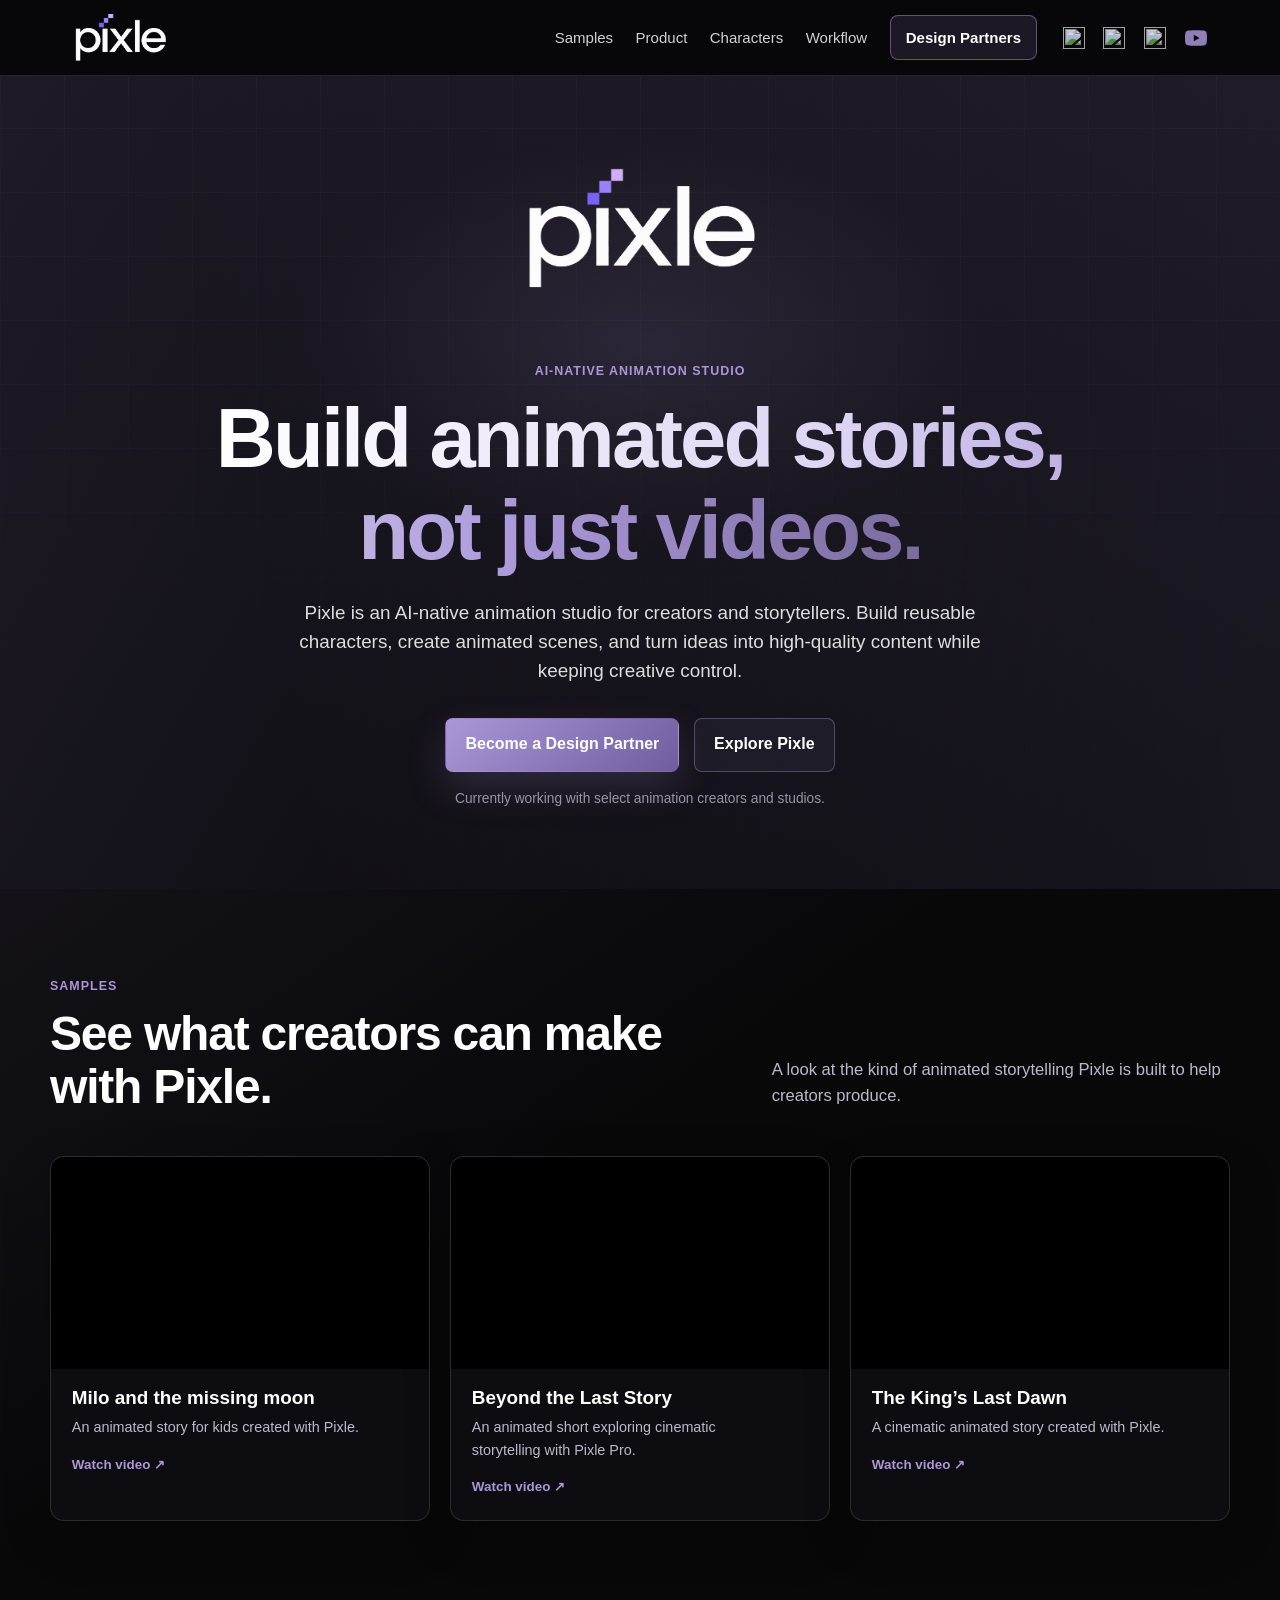
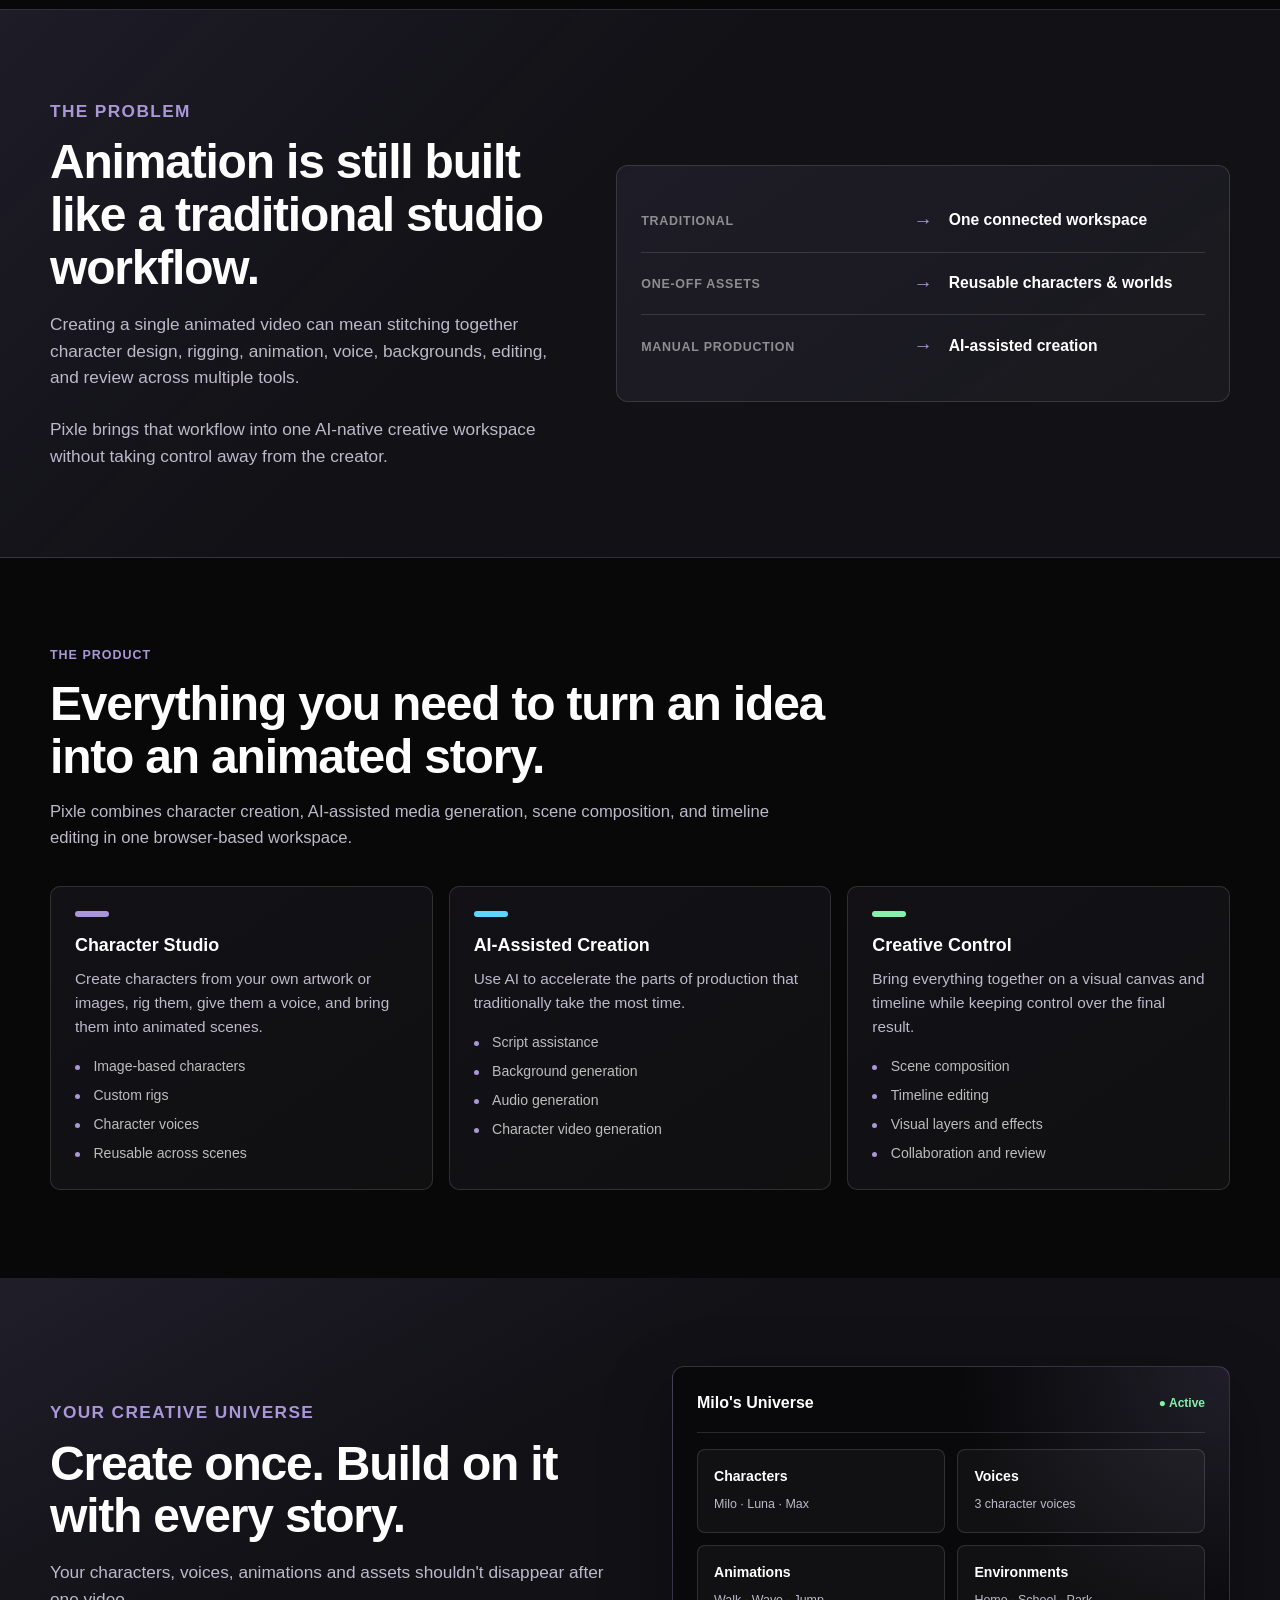
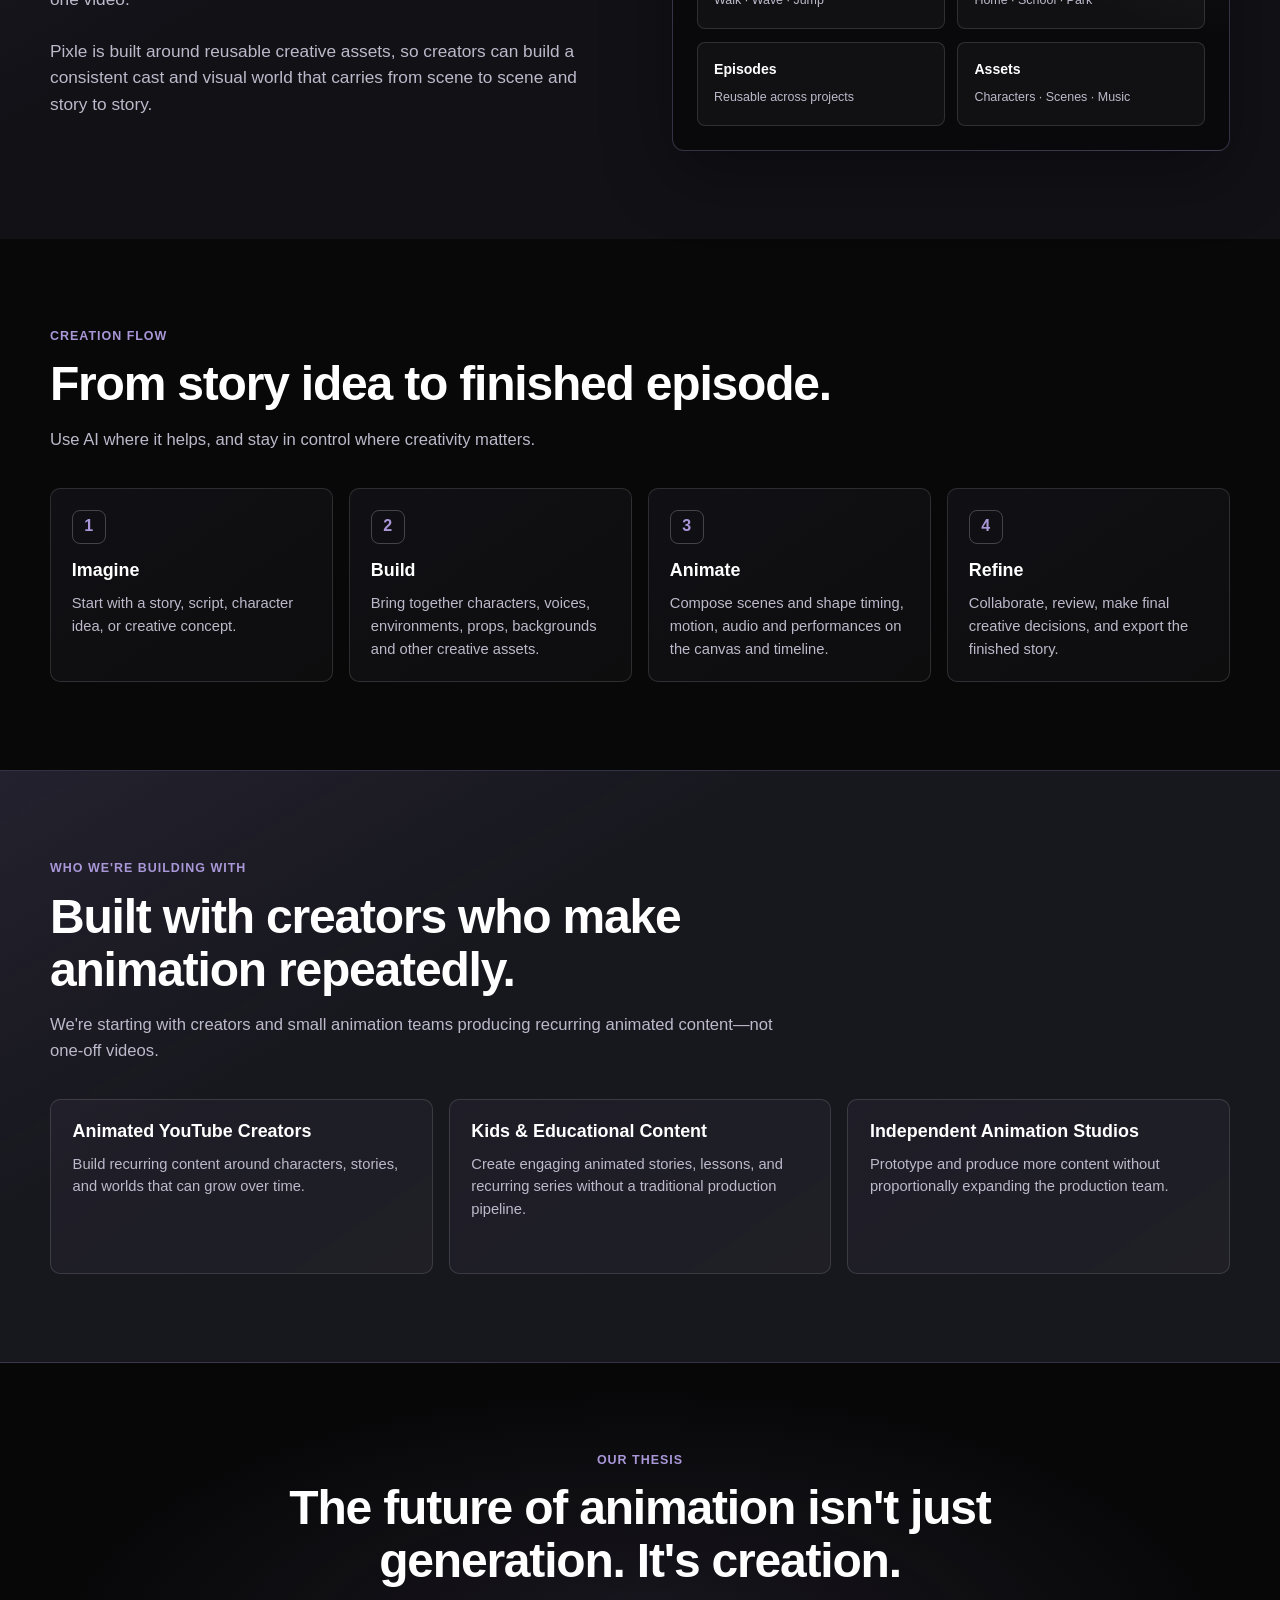
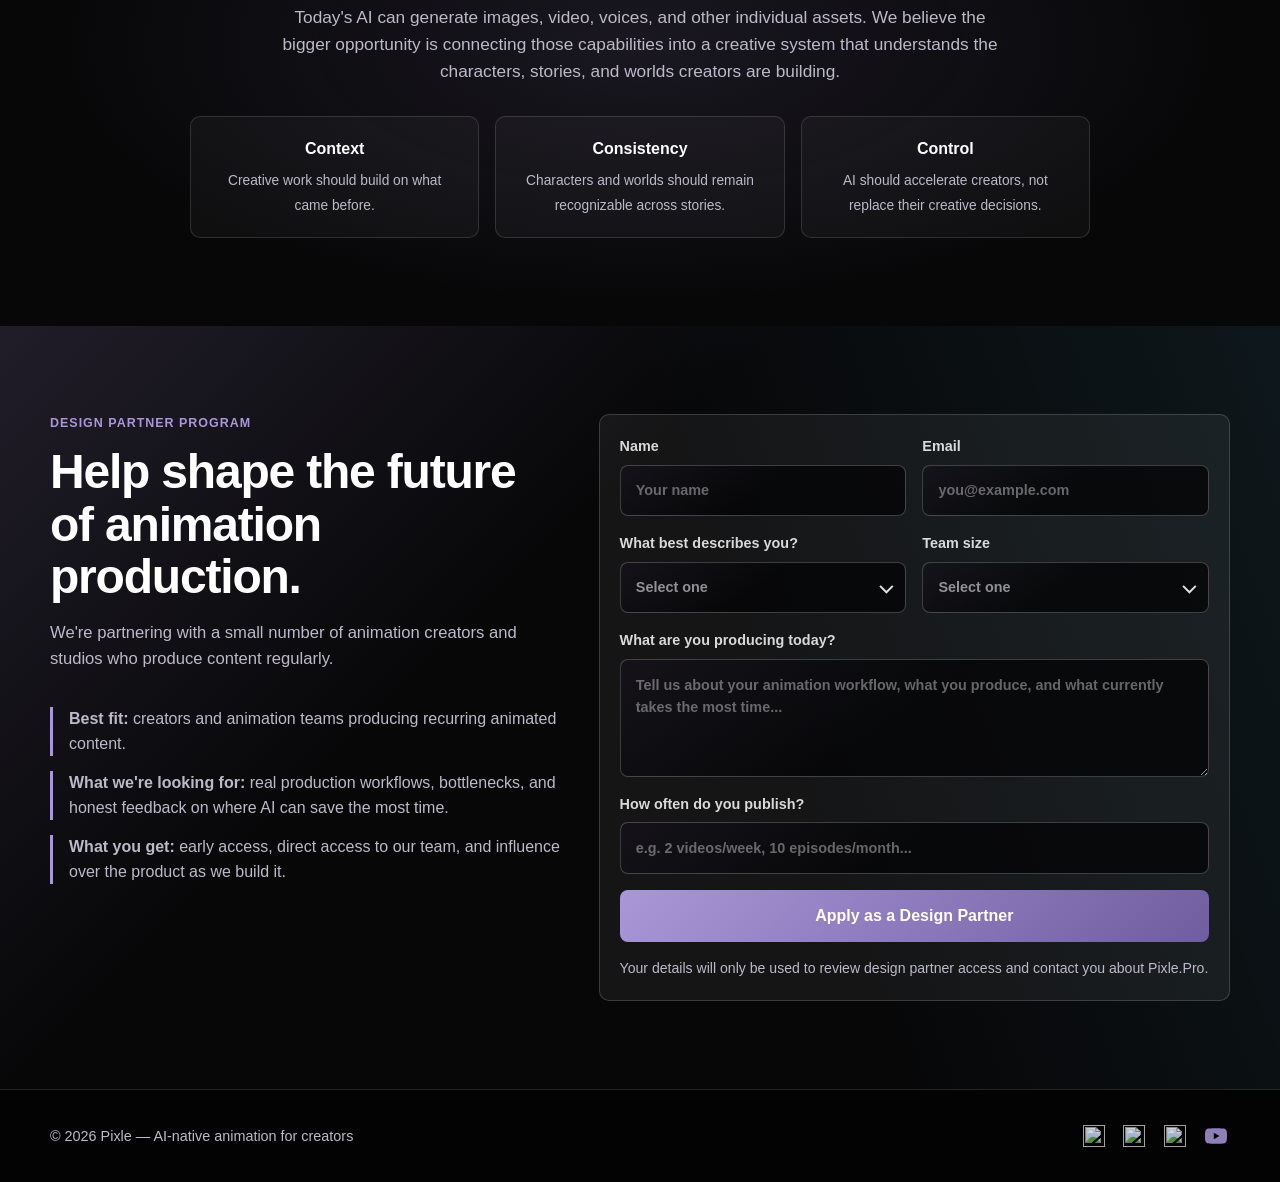
==== index.html @ ad9b2400 "update linkedin location" ====
<!DOCTYPE html>
<html lang="en">
<head>
    <meta charset="UTF-8">
    <meta name="viewport" content="width=device-width, initial-scale=1.0">

    <title>Pixle — Build Animated Stories, Not Just Videos</title>

    <meta
      name="description"
      content="Pixle is an AI-native animation studio for creators and storytellers. Create characters, animated scenes, and high-quality videos."
    >

    <meta
        name="keywords"
        content="Pixle.Pro, AI animation, animation studio, animated videos, character animation, character studio, AI storytelling, animation creators, kids animation, animaiton video models"
    >

    <meta property="og:title" content="Pixle — Build Animated Stories, Not Just Videos">
    <meta
        property="og:description"
        content="An AI-native animation studio for creators and storytellers. Build reusable characters, create animated scenes, and turn ideas into high-quality video."
    >
    <meta property="og:type" content="website">
    <meta property="og:url" content="https://www.pixle.pro/">
    <meta property="og:image" content="https://www.pixle.pro/logo-transparent.png">

    <meta name="twitter:card" content="summary_large_image">
    <meta name="twitter:title" content="Pixle — Build Animated Stories, Not Just Videos">
    <meta
        name="twitter:description"
        content="An AI-native animation studio for creators and storytellers."
    >

    <link rel="canonical" href="https://www.pixle.pro/">
    <link rel="icon" href="./favicon_io/icon.svg" type="image/svg+xml">
    <link rel="preload" as="image" href="./pixle-logo.webp">

    <style>
        :root {
            --bg: #050506;
            --surface: #111116;
            --surface-2: #17171e;
            --line: rgba(255, 255, 255, 0.13);

            --text: #ffffff;
            --muted: #bdb9ca;

            --brand: #7b6c9e;
            --brand-light: #a997d8;
            --purple: #8e7fb8;
            --violet: #6f5da0;

            --cyan: #5bd6ff;
            --green: #86efac;
        }

        * {
            box-sizing: border-box;
            margin: 0;
            padding: 0;
        }

        html {
            scroll-behavior: smooth;
        }

        body {
            min-width: 320px;
            background:
                linear-gradient(120deg, rgba(123, 108, 158, 0.22), transparent 35%),
                linear-gradient(260deg, rgba(142, 127, 184, 0.16), transparent 48%),
                linear-gradient(25deg, rgba(91, 214, 255, 0.08), transparent 58%),
                var(--bg);
            color: var(--text);
            font-family: Inter, -apple-system, BlinkMacSystemFont, "Segoe UI",
                Roboto, sans-serif;
            line-height: 1.55;
        }

        a {
            color: inherit;
        }

        nav {
            position: fixed;
            top: 0;
            z-index: 100;
            width: 100%;
            border-bottom: 1px solid rgba(142, 127, 184, 0.24);
            background: rgba(5, 5, 6, 0.88);
            backdrop-filter: blur(16px);
        }

        .nav-content {
            display: flex;
            align-items: center;
            justify-content: space-between;
            max-width: 1180px;
            margin: 0 auto;
            padding: 0.85rem 1.25rem;
        }

        .brand-logo {
            display: block;
            width: 100px;
            height: 48px;
            object-fit: cover;
            object-position: center 56%;
            mix-blend-mode: screen;
        }

        .nav-links {
            display: flex;
            align-items: center;
            gap: 1.4rem;
            color: rgba(255, 255, 255, 0.82);
            font-size: 0.94rem;
        }

        .nav-links a {
            text-decoration: none;
            transition: color 0.2s ease, transform 0.2s ease;
        }

        .nav-links a:hover,
        .nav-links a:focus-visible {
            color: var(--brand-light);
        }

        .nav-cta {
            display: inline-flex;
            align-items: center;
            justify-content: center;
            min-height: 40px;
            padding: 0.62rem 0.95rem;
            border: 1px solid rgba(169, 151, 216, 0.48);
            border-radius: 8px;
            background: rgba(123, 108, 158, 0.18);
            color: var(--text);
            font-weight: 800;
        }

        .social-links {
            display: flex;
            align-items: center;
            gap: 0.8rem;
        }

        .social-links a {
            display: inline-flex;
            align-items: center;
            justify-content: center;
            width: 28px;
            height: 28px;
            opacity: 0.84;
            transition: opacity 0.2s ease, transform 0.2s ease;
        }

        .social-links a:hover,
        .social-links a:focus-visible {
            opacity: 1;
            transform: translateY(-1px);
        }

        .social-icon {
            width: 22px;
            height: 22px;
            object-fit: contain;
        }

        .youtube-icon {
            color: var(--brand-light);
        }

        main {
            overflow: hidden;
        }

        section {
            padding: 5.5rem 1.25rem;
            scroll-margin-top: 82px;
        }

        .section-content {
            max-width: 1180px;
            margin: 0 auto;
        }

        .eyebrow {
            margin-bottom: 0.75rem;
            color: var(--brand-light);
            font-size: 0.78rem;
            font-weight: 900;
            letter-spacing: 0.08em;
            text-transform: uppercase;
        }

        h1,
        h2,
        h3 {
            line-height: 1.1;
        }

        h1 {
            max-width: 900px;
            margin: 0 auto 1.35rem;
            font-size: clamp(2.8rem, 7vw, 5.2rem);
            letter-spacing: -0.035em;
        }

        h2 {
            max-width: 800px;
            margin-bottom: 1rem;
            font-size: clamp(2rem, 4vw, 3rem);
            letter-spacing: -0.025em;
        }

        h3 {
            margin-bottom: 0.7rem;
            font-size: 1.12rem;
        }

        p {
            color: var(--muted);
        }

        .brand-gradient {
            color: transparent;
            background:
                linear-gradient(
                    90deg,
                    #ffffff 0%,
                    #ddd5f3 44%,
                    var(--brand-light) 72%,
                    var(--brand) 100%
                );
            -webkit-background-clip: text;
            background-clip: text;
        }

        /* HERO */

        .hero {
            position: relative;
            display: flex;
            align-items: center;
            min-height: 88vh;
            padding-top: 6rem;
            padding-bottom: 5rem;
            text-align: center;
            isolation: isolate;
        }

        .hero::before {
            position: absolute;
            inset: 0;
            z-index: -2;
            background:
                linear-gradient(
                    rgba(169, 151, 216, 0.06) 1px,
                    transparent 1px
                ),
                linear-gradient(
                    90deg,
                    rgba(169, 151, 216, 0.055) 1px,
                    transparent 1px
                );
            background-size: 64px 64px;
            content: "";
            -webkit-mask-image:
                linear-gradient(to bottom, rgba(0, 0, 0, 0.95), transparent 88%);
            mask-image:
                linear-gradient(to bottom, rgba(0, 0, 0, 0.95), transparent 88%);
        }

        .hero::after {
            position: absolute;
            top: 15%;
            left: 50%;
            z-index: -1;
            width: 720px;
            height: 420px;
            transform: translateX(-50%);
            background:
                radial-gradient(
                    ellipse,
                    rgba(123, 108, 158, 0.18),
                    transparent 68%
                );
            content: "";
            pointer-events: none;
        }

        .hero-content {
            width: 100%;
            max-width: 960px;
            margin: 0 auto;
        }

        .hero-logo {
          display: block;
          width: min(250px, 58vw);
          height: auto;
          margin: 0 auto 1rem;
          object-fit: contain;
        }

        .hero-copy {
            max-width: 720px;
            margin: 0 auto 2rem;
            color: rgba(255, 255, 255, 0.86);
            font-size: 1.18rem;
        }

        .hero-subcopy {
            max-width: 620px;
            margin: 0 auto 2rem;
            color: var(--muted);
            font-size: 0.95rem;
        }

        .hero-actions {
            display: flex;
            flex-wrap: wrap;
            align-items: center;
            justify-content: center;
            gap: 0.9rem;
            margin-bottom: 1rem;
        }

        .button {
            display: inline-flex;
            align-items: center;
            justify-content: center;
            min-height: 50px;
            padding: 0.85rem 1.2rem;
            border: 1px solid transparent;
            border-radius: 8px;
            font-weight: 900;
            text-decoration: none;
            transition:
                transform 0.2s ease,
                background 0.2s ease,
                border-color 0.2s ease;
        }

        .button:hover,
        .button:focus-visible {
            transform: translateY(-2px);
        }

        .button.primary {
            background:
                linear-gradient(
                    135deg,
                    var(--brand-light),
                    var(--violet)
                );
            color: var(--text);
            box-shadow:
                0 16px 36px rgba(123, 108, 158, 0.26);
        }

        .button.secondary {
            border-color: rgba(169, 151, 216, 0.38);
            background: rgba(123, 108, 158, 0.1);
            color: var(--text);
        }

        .hero-note {
            margin-top: 1rem;
            color: rgba(189, 185, 202, 0.78);
            font-size: 0.86rem;
        }

        /* POSITIONING */

        .positioning {
            border-top: 1px solid rgba(142, 127, 184, 0.24);
            border-bottom: 1px solid rgba(142, 127, 184, 0.24);
            background:
                linear-gradient(
                    135deg,
                    rgba(123, 108, 158, 0.12),
                    transparent 42%
                ),
                var(--surface);
        }

        .positioning-inner {
            display: grid;
            grid-template-columns: 0.9fr 1.1fr;
            gap: 4rem;
            align-items: center;
        }

        .positioning-copy {
            max-width: 520px;
        }

        .positioning-copy p {
            font-size: 1.08rem;
        }

        .contrast-card {
            padding: 1.5rem;
            border: 1px solid var(--line);
            border-radius: 12px;
            background:
                linear-gradient(
                    145deg,
                    rgba(123, 108, 158, 0.12),
                    rgba(255, 255, 255, 0.035)
                );
        }

        .contrast-row {
            display: grid;
            grid-template-columns: 1fr auto 1fr;
            gap: 1rem;
            align-items: center;
            padding: 1rem 0;
        }

        .contrast-row + .contrast-row {
            border-top: 1px solid var(--line);
        }

        .contrast-label {
            color: rgba(255, 255, 255, 0.5);
            font-size: 0.78rem;
            font-weight: 800;
            text-transform: uppercase;
            letter-spacing: 0.06em;
        }

        .contrast-value {
            color: #fff;
            font-size: 0.98rem;
            font-weight: 800;
        }

        .contrast-arrow {
            color: var(--brand-light);
            font-size: 1.2rem;
        }

        /* SAMPLES */

        .samples {
            background:
                linear-gradient(145deg, rgba(123,108,158,.10), transparent 42%),
                #080809;
        }

        .samples-header {
            display: grid;
            grid-template-columns: minmax(0, 1.05fr) minmax(280px, .75fr);
            align-items: end;
            gap: 5rem;
            margin-bottom: 2.6rem;
        }

        .samples-header h2 {
            max-width: 620px;
            margin: 0;
        }

        .samples-header .section-intro {
            max-width: 500px;
            margin: 0 0 .35rem;
        }

        .sample-grid {
            display: grid;
            grid-template-columns: repeat(3, minmax(0, 1fr));
            gap: 1.25rem;
            max-width: 1180px;
        }

        .sample-card {
            overflow: hidden;
            border: 1px solid var(--line);
            border-radius: 14px;
            background: #0d0d11;
            box-shadow: 0 18px 50px rgba(0,0,0,.20);
            transition: transform .25s ease, border-color .25s ease, box-shadow .25s ease;
        }

        .sample-card:hover {
            transform: translateY(-4px);
            border-color: rgba(169,151,216,.42);
            box-shadow: 0 24px 60px rgba(0,0,0,.30);
        }

        .sample-video {
            position: relative;
            aspect-ratio: 16 / 9;
            overflow: hidden;
            background: #000;
        }

        .sample-video iframe {
            display: block;
            width: 100%;
            height: 100%;
            border: 0;
        }

        .sample-info {
            padding: 1.2rem 1.3rem 1.3rem;
        }

        .sample-info h3 {
            margin-bottom: .45rem;
            font-size: 1.18rem;
        }

        .sample-info p {
            max-width: 90%;
            margin-bottom: 0;
            font-size: .9rem;
            line-height: 1.55;
        }

        .sample-link {
            display: inline-flex;
            margin-top: 1rem;
            color: var(--brand-light);
            font-size: .84rem;
            font-weight: 800;
            text-decoration: none;
        }

        .sample-link:hover,
        .sample-link:focus-visible {
            text-decoration: underline;
        }

        /* CORE PRODUCT */

        .product {
            background: #080809;
        }

        .section-intro {
            max-width: 760px;
            margin-bottom: 2.2rem;
            font-size: 1.04rem;
        }

        .product-grid {
            display: grid;
            grid-template-columns: repeat(3, minmax(0, 1fr));
            gap: 1rem;
        }

        .product-card {
            min-height: 250px;
            padding: 1.5rem;
            border: 1px solid var(--line);
            border-radius: 10px;
            background:
                linear-gradient(
                    145deg,
                    rgba(123, 108, 158, 0.09),
                    rgba(255, 255, 255, 0.035)
                );
        }

        .product-marker {
            width: 34px;
            height: 6px;
            margin-bottom: 1.2rem;
            border-radius: 8px;
            background: var(--brand-light);
        }

        .product-card:nth-child(2) .product-marker {
            background: var(--cyan);
        }

        .product-card:nth-child(3) .product-marker {
            background: var(--green);
        }

        .product-card p {
            font-size: 0.96rem;
        }

        .product-list {
            display: grid;
            gap: 0.45rem;
            margin-top: 1.1rem;
            list-style: none;
        }

        .product-list li {
            position: relative;
            padding-left: 1.15rem;
            color: rgba(255, 255, 255, 0.72);
            font-size: 0.88rem;
        }

        .product-list li::before {
            position: absolute;
            left: 0;
            top: 0.55rem;
            width: 5px;
            height: 5px;
            border-radius: 50%;
            background: var(--brand-light);
            content: "";
        }

        /* PERSISTENT IP */

        .ip {
            background:
                linear-gradient(
                    150deg,
                    rgba(123, 108, 158, 0.14),
                    transparent 35%
                ),
                var(--surface);
        }

        .ip-grid {
            display: grid;
            grid-template-columns: 1fr 1fr;
            gap: 4rem;
            align-items: center;
        }

        .ip-copy {
            max-width: 580px;
        }

        .ip-copy p {
            font-size: 1.08rem;
        }

        .universe-card {
            position: relative;
            padding: 1.5rem;
            border: 1px solid rgba(169, 151, 216, 0.28);
            border-radius: 12px;
            background:
                radial-gradient(
                    circle at top right,
                    rgba(169, 151, 216, 0.14),
                    transparent 40%
                ),
                rgba(5, 5, 6, 0.6);
            box-shadow:
                0 24px 70px rgba(0, 0, 0, 0.28);
        }

        .universe-header {
            display: flex;
            justify-content: space-between;
            align-items: center;
            padding-bottom: 1rem;
            border-bottom: 1px solid var(--line);
        }

        .universe-name {
            color: #fff;
            font-weight: 900;
        }

        .universe-status {
            color: var(--green);
            font-size: 0.75rem;
            font-weight: 800;
        }

        .universe-grid {
            display: grid;
            grid-template-columns: repeat(2, 1fr);
            gap: 0.8rem;
            margin-top: 1rem;
        }

        .universe-item {
            padding: 1rem;
            border: 1px solid var(--line);
            border-radius: 8px;
            background: rgba(255, 255, 255, 0.035);
        }

        .universe-item strong {
            display: block;
            margin-bottom: 0.2rem;
            color: #fff;
            font-size: 0.88rem;
        }

        .universe-item span {
            color: var(--muted);
            font-size: 0.78rem;
        }

        /* WORKFLOW */

        .workflow {
            background: #080809;
        }

        .workflow-grid {
            display: grid;
            grid-template-columns: repeat(4, minmax(0, 1fr));
            gap: 1rem;
        }

        .workflow-card {
            min-height: 190px;
            padding: 1.3rem;
            border: 1px solid var(--line);
            border-radius: 10px;
            background:
                linear-gradient(
                    145deg,
                    rgba(123, 108, 158, 0.08),
                    rgba(255, 255, 255, 0.025)
                );
        }

        .workflow-number {
            display: inline-flex;
            align-items: center;
            justify-content: center;
            width: 34px;
            height: 34px;
            margin-bottom: 1.1rem;
            border: 1px solid rgba(255, 255, 255, 0.22);
            border-radius: 8px;
            color: var(--brand-light);
            font-weight: 900;
        }

        .workflow-card p {
            font-size: 0.92rem;
        }

        /* WHO */

        .audience {
            border-top: 1px solid rgba(142, 127, 184, 0.24);
            border-bottom: 1px solid rgba(142, 127, 184, 0.24);
            background:
                linear-gradient(
                    150deg,
                    rgba(123, 108, 158, 0.12),
                    transparent 34%
                ),
                var(--surface-2);
        }

        .audience-grid {
            display: grid;
            grid-template-columns: repeat(3, minmax(0, 1fr));
            gap: 1rem;
        }

        .audience-card {
            min-height: 175px;
            padding: 1.35rem;
            border: 1px solid var(--line);
            border-radius: 10px;
            background:
                linear-gradient(
                    145deg,
                    rgba(123, 108, 158, 0.08),
                    rgba(255, 255, 255, 0.035)
                );
        }

        .audience-card p {
            font-size: 0.92rem;
        }

        /* THESIS */

        .thesis {
            background:
                radial-gradient(
                    ellipse at center,
                    rgba(123, 108, 158, 0.16),
                    transparent 65%
                ),
                #070708;
            text-align: center;
        }

        .thesis h2 {
            margin-left: auto;
            margin-right: auto;
        }

        .thesis-copy {
            max-width: 720px;
            margin: 0 auto 2rem;
            font-size: 1.08rem;
        }

        .thesis-points {
            display: grid;
            grid-template-columns: repeat(3, 1fr);
            gap: 1rem;
            max-width: 900px;
            margin: 0 auto;
        }

        .thesis-point {
            padding: 1.25rem;
            border: 1px solid var(--line);
            border-radius: 10px;
            background: rgba(255, 255, 255, 0.035);
        }

        .thesis-point strong {
            display: block;
            margin-bottom: 0.35rem;
            color: #fff;
        }

        .thesis-point span {
            color: var(--muted);
            font-size: 0.86rem;
        }

        /* BETA */

        .beta {
            background:
                linear-gradient(
                    135deg,
                    rgba(123, 108, 158, 0.22),
                    transparent 38%
                ),
                linear-gradient(
                    250deg,
                    rgba(91, 214, 255, 0.08),
                    transparent 42%
                ),
                #070708;
        }

        .beta-layout {
            display: grid;
            grid-template-columns: minmax(0, 0.9fr) minmax(360px, 1.1fr);
            gap: 2rem;
            align-items: start;
        }

        .beta-list {
            display: grid;
            gap: 0.9rem;
            margin-top: 2rem;
        }

        .beta-list p {
            padding-left: 1rem;
            border-left: 3px solid var(--brand-light);
        }

        .beta-form {
            display: grid;
            gap: 1rem;
            padding: 1.25rem;
            border: 1px solid rgba(255, 255, 255, 0.16);
            border-radius: 10px;
            background: rgba(255, 255, 255, 0.06);
        }

        .form-row {
            display: grid;
            grid-template-columns: repeat(2, minmax(0, 1fr));
            gap: 1rem;
        }

        label,
        .form-control {
            display: grid;
            gap: 0.45rem;
            color: rgba(255, 255, 255, 0.84);
            font-size: 0.9rem;
            font-weight: 800;
        }

        input,
        select,
        textarea,
        .select-trigger {
            width: 100%;
            min-height: 48px;
            padding: 0.85rem 0.95rem;
            border: 1px solid rgba(255, 255, 255, 0.22);
            border-radius: 8px;
            background:
                linear-gradient(
                    145deg,
                    rgba(123, 108, 158, 0.11),
                    transparent 48%
                ),
                rgba(5, 5, 6, 0.78);
            color: var(--text);
            font: inherit;
        }

        input::placeholder,
        textarea::placeholder {
            color: rgba(255, 255, 255, 0.38);
        }

        textarea {
            min-height: 118px;
            resize: vertical;
        }

        input:focus,
        select:focus,
        textarea:focus,
        .select-trigger:focus-visible {
            border-color: var(--brand-light);
            outline: 3px solid rgba(169, 151, 216, 0.2);
        }

        .custom-select {
            position: relative;
        }

        .select-trigger {
            display: flex;
            align-items: center;
            justify-content: space-between;
            cursor: pointer;
            font-weight: 900;
            text-align: left;
        }

        .select-value {
            overflow: hidden;
            text-overflow: ellipsis;
            white-space: nowrap;
        }

        .custom-select:not(.has-value) .select-value {
            color: rgba(255, 255, 255, 0.55);
        }

        .select-chevron {
            width: 10px;
            height: 10px;
            margin-left: 1rem;
            border-right: 2px solid rgba(255, 255, 255, 0.88);
            border-bottom: 2px solid rgba(255, 255, 255, 0.88);
            transform: rotate(45deg) translateY(-2px);
            transition: transform 0.2s ease;
            flex: 0 0 auto;
        }

        .custom-select.open .select-chevron {
            transform: rotate(225deg) translate(-2px, -1px);
        }

        .select-menu {
            position: absolute;
            top: calc(100% + 0.45rem);
            right: 0;
            left: 0;
            z-index: 20;
            display: none;
            gap: 0.22rem;
            padding: 0.4rem;
            border: 1px solid rgba(169, 151, 216, 0.38);
            border-radius: 8px;
            background:
                linear-gradient(
                    145deg,
                    rgba(123, 108, 158, 0.24),
                    rgba(12, 12, 16, 0.98)
                ),
                #111116;
            box-shadow:
                0 22px 44px rgba(0, 0, 0, 0.42),
                0 0 36px rgba(123, 108, 158, 0.18);
        }

        .custom-select.open .select-menu {
            display: grid;
        }

        .select-option {
            min-height: 40px;
            padding: 0.7rem 0.8rem;
            border: 0;
            border-radius: 6px;
            background: transparent;
            color: rgba(255, 255, 255, 0.84);
            cursor: pointer;
            font: inherit;
            font-weight: 800;
            text-align: left;
            transition:
                background 0.18s ease,
                color 0.18s ease;
        }

        .select-option:hover,
        .select-option:focus-visible,
        .select-option[aria-selected="true"] {
            background: rgba(169, 151, 216, 0.22);
            color: var(--text);
            outline: none;
        }

        .custom-select.has-error .select-trigger {
            border-color: var(--brand-light);
            box-shadow: 0 0 0 3px rgba(169, 151, 216, 0.2);
        }

        .submit-button {
            min-height: 52px;
            border: 0;
            border-radius: 8px;
            background:
                linear-gradient(
                    135deg,
                    var(--brand-light),
                    var(--violet)
                );
            color: var(--text);
            cursor: pointer;
            font-size: 1rem;
            font-weight: 900;
            transition:
                transform 0.2s ease,
                background 0.2s ease;
        }

        .submit-button:hover,
        .submit-button:focus-visible {
            transform: translateY(-2px);
        }

        .form-note {
            color: var(--muted);
            font-size: 0.88rem;
        }

        /* FOOTER */

        footer {
            padding: 2rem 1.25rem;
            border-top: 1px solid var(--line);
            background: #030304;
        }

        .footer-content {
            display: flex;
            align-items: center;
            justify-content: space-between;
            max-width: 1180px;
            margin: 0 auto;
            gap: 1rem;
            color: var(--muted);
            font-size: 0.9rem;
        }

        /* RESPONSIVE */

        @media (max-width: 980px) {
            .positioning-inner,
            .ip-grid,
            .beta-layout {
                grid-template-columns: 1fr;
            }

            .product-grid {
                grid-template-columns: repeat(2, minmax(0, 1fr));
            }

            .workflow-grid {
                grid-template-columns: repeat(2, minmax(0, 1fr));
            }

            .audience-grid {
                grid-template-columns: repeat(2, minmax(0, 1fr));
            }

            .thesis-points {
                grid-template-columns: 1fr;
            }
        }

        @media (max-width: 760px) {
            .nav-content {
                padding: 0.75rem 1rem;
            }

            .brand-logo {
               width: 95px;
               height: 45px;
           }

            .nav-links > a:not(.nav-cta),
            .nav-links > .social-links {
                display: none;
            }

            .hero {
                min-height: 88vh;
                padding-top: 4rem;
                padding-bottom: 3rem;
                text-align: left;
            }

            .hero-content {
                max-width: 560px;
            }

            .hero-logo {
                width: 320px;
                height: 120px;
                margin-left: -8px;
            }

            h1 {
                margin-left: 0;
                margin-right: 0;
            }

            .hero-copy,
            .hero-subcopy {
                margin-left: 0;
                margin-right: 0;
            }

            .hero-actions {
                justify-content: flex-start;
            }

            .button {
                width: 100%;
            }

            .product-grid,
            .workflow-grid,
            .audience-grid,
            .form-row {
                grid-template-columns: 1fr;
            }

            .positioning-inner,
            .ip-grid {
                gap: 2rem;
            }

            .samples-header {
                grid-template-columns: 1fr;
                gap: 1rem;
            }

            .sample-grid {
                grid-template-columns: 1fr;
            }

            section {
                padding: 4rem 1rem;
            }

            .footer-content {
                align-items: flex-start;
                flex-direction: column;
            }
        }
    </style>
</head>

<body>

<nav aria-label="Primary navigation">
    <div class="nav-content">

        <a href="#top" aria-label="Pixle home">
            <img
                src="./pixle-logo.webp"
                alt="Pixle.Pro"
                class="brand-logo"
                width="320"
                height="80"
            >
        </a>

        <div class="nav-links">

            <a href="#samples">Samples</a>
            <a href="#product">Product</a>
            <a href="#characters">Characters</a>
            <a href="#workflow">Workflow</a>
            <a href="#beta" class="nav-cta">Design Partners</a>

            <div class="social-links" aria-label="Social links">

                <a
                    href="https://www.instagram.com/_pixle.pro/"
                    target="_blank"
                    rel="noopener noreferrer"
                    aria-label="Follow Pixle on Instagram"
                >
                    <img
                        src="./assets/images/social/Instagram_Glyph_Gradient.svg"
                        alt=""
                        class="social-icon"
                    >
                </a>

                <a
                    href="https://www.linkedin.com/company/pixle-pro-ai"
                    target="_blank"
                    rel="noopener noreferrer"
                    aria-label="Connect with Pixle on LinkedIn"
                >
                    <img
                        src="./assets/images/social/LI-In-Bug.png"
                        alt=""
                        class="social-icon"
                    >
                </a>

                <a
                    href="https://x.com/pixle_pro"
                    target="_blank"
                    rel="noopener noreferrer"
                    aria-label="Follow Pixle on X"
                >
                    <img
                        src="./assets/images/social/twitter_logo.svg"
                        alt=""
                        class="social-icon"
                    >
                </a>

                <a
                    href="https://www.youtube.com/@pixleprostudio"
                    target="_blank"
                    rel="noopener noreferrer"
                    aria-label="Subscribe to Pixle on YouTube"
                >
                    <svg
                        class="social-icon youtube-icon"
                        viewBox="0 0 24 24"
                        aria-hidden="true"
                        focusable="false"
                    >
                        <path
                            fill="currentColor"
                            d="M23.5 6.2a3 3 0 0 0-2.1-2.1C19.5 3.5 12 3.5 12 3.5s-7.5 0-9.4.6A3 3 0 0 0 .5 6.2C0 8.1 0 12 0 12s0 3.9.5 5.8a3 3 0 0 0 2.1 2.1c1.9.6 9.4.6 9.4.6s7.5 0 9.4-.6a3 3 0 0 0 2.1-2.1c.5-1.9.5-5.8.5-5.8s0-3.9-.5-5.8ZM9.6 15.6V8.4L15.8 12l-6.2 3.6Z"
                        ></path>
                    </svg>
                </a>

            </div>
        </div>
    </div>
</nav>


<main id="top">

    <!-- HERO -->

    <section class="hero" aria-labelledby="hero-title">

        <div class="hero-content">

            <img
                src="./pixle-logo.webp"
                alt="Pixle.Pro"
                class="hero-logo"
            >

            <p class="eyebrow">AI-native animation studio</p>

            <h1 id="hero-title">
                <span class="brand-gradient">
                    Build animated stories, not just videos.
                </span>
            </h1>

            <p class="hero-copy">
                Pixle is an AI-native animation studio for creators
                and storytellers. Build reusable characters, create
                animated scenes, and turn ideas into high-quality content
                while keeping creative control.
            </p>

            <div class="hero-actions">
                <a href="#beta" class="button primary">
                    Become a Design Partner
                </a>

                <a href="#product" class="button secondary">
                    Explore Pixle
                </a>
            </div>

            <p class="hero-note">
                Currently working with select animation creators and studios.
            </p>

        </div>

    </section>


    <!-- SAMPLES -->

    <section class="samples" id="samples">
        <div class="section-content">

            <div class="samples-header">
                <div>
                    <p class="eyebrow">Samples</p>
                    <h2>See what creators can make with Pixle.</h2>
                </div>

                <p class="section-intro">
                    A look at the kind of animated storytelling Pixle is
                    built to help creators produce.
                </p>
            </div>

            <div class="sample-grid">

                <article class="sample-card">
                    <div class="sample-video">
                        <iframe
                            src="https://www.youtube.com/embed/6JNjYP__xLk"
                            title="Milo and the missing moon — Pixle"
                            loading="lazy"
                            allow="accelerometer; autoplay; clipboard-write; encrypted-media; gyroscope; picture-in-picture; web-share"
                            allowfullscreen
                        ></iframe>
                    </div>
                    <div class="sample-info">
                        <h3>Milo and the missing moon</h3>
                        <p>An animated story for kids created with Pixle.</p>
                        <a class="sample-link" href="https://youtu.be/8czRYu9uAmc" target="_blank" rel="noopener noreferrer">
                            Watch video ↗
                        </a>
                    </div>
                </article>

                <article class="sample-card">
                    <div class="sample-video">
                        <iframe
                            src="https://www.youtube.com/embed/8cBlsA4oON0"
                            title="Beyond the Last Story — Pixle"
                            loading="lazy"
                            allow="accelerometer; autoplay; clipboard-write; encrypted-media; gyroscope; picture-in-picture; web-share"
                            allowfullscreen
                        ></iframe>
                    </div>
                    <div class="sample-info">
                        <h3>Beyond the Last Story</h3>
                        <p>An animated short exploring cinematic storytelling with Pixle Pro.</p>
                        <a class="sample-link" href="https://youtu.be/8cBlsA4oON0" target="_blank" rel="noopener noreferrer">
                            Watch video ↗
                        </a>
                    </div>
                </article>

                <article class="sample-card">
                    <div class="sample-video">
                        <iframe
                            src="https://www.youtube.com/embed/8czRYu9uAmc"
                            title="The King's Last Dawn — Pixle"
                            loading="lazy"
                            allow="accelerometer; autoplay; clipboard-write; encrypted-media; gyroscope; picture-in-picture; web-share"
                            allowfullscreen
                        ></iframe>
                    </div>
                    <div class="sample-info">
                        <h3>The King’s Last Dawn</h3>
                        <p>A cinematic animated story created with Pixle.</p>
                        <a class="sample-link" href="https://youtu.be/8czRYu9uAmc" target="_blank" rel="noopener noreferrer">
                            Watch video ↗
                        </a>
                    </div>
                </article>
            </div>
        </div>
    </section>




            </div>
        </div>
    </section>


    <!-- POSITIONING -->

    <section class="positioning">

        <div class="section-content positioning-inner">

            <div class="positioning-copy">

                <p class="eyebrow">The problem</p>

                <h2>
                    Animation is still built like a traditional studio workflow.
                </h2>

                <p>
                    Creating a single animated video can mean stitching together
                    character design, rigging, animation, voice, backgrounds,
                    editing, and review across multiple tools.
                </p>

                <br>

                <p>
                    Pixle brings that workflow into one AI-native creative
                    workspace without taking control away from the creator.
                </p>

            </div>


            <div class="contrast-card">

                <div class="contrast-row">

                    <div>
                        <span class="contrast-label">Traditional</span>
                    </div>

                    <div class="contrast-arrow">→</div>

                    <div>
                        <span class="contrast-value">
                            One connected workspace
                        </span>
                    </div>

                </div>

                <div class="contrast-row">

                    <div>
                        <span class="contrast-label">One-off assets</span>
                    </div>

                    <div class="contrast-arrow">→</div>

                    <div>
                        <span class="contrast-value">
                            Reusable characters & worlds
                        </span>
                    </div>

                </div>

                <div class="contrast-row">

                    <div>
                        <span class="contrast-label">Manual production</span>
                    </div>

                    <div class="contrast-arrow">→</div>

                    <div>
                        <span class="contrast-value">
                            AI-assisted creation
                        </span>
                    </div>

                </div>

            </div>

        </div>

    </section>


    <!-- PRODUCT -->

    <section class="product" id="product">

        <div class="section-content">

            <p class="eyebrow">The product</p>

            <h2>
                Everything you need to turn an idea into an animated story.
            </h2>

            <p class="section-intro">
                Pixle combines character creation, AI-assisted media generation,
                scene composition, and timeline editing in one browser-based
                workspace.
            </p>


            <div class="product-grid">

                <article class="product-card">

                    <div class="product-marker"></div>

                    <h3>Character Studio</h3>

                    <p>
                        Create characters from your own artwork or images,
                        rig them, give them a voice, and bring them into
                        animated scenes.
                    </p>

                    <ul class="product-list">
                        <li>Image-based characters</li>
                        <li>Custom rigs</li>
                        <li>Character voices</li>
                        <li>Reusable across scenes</li>
                    </ul>

                </article>


                <article class="product-card">

                    <div class="product-marker"></div>

                    <h3>AI-Assisted Creation</h3>

                    <p>
                        Use AI to accelerate the parts of production that
                        traditionally take the most time.
                    </p>

                    <ul class="product-list">
                        <li>Script assistance</li>
                        <li>Background generation</li>
                        <li>Audio generation</li>
                        <li>Character video generation</li>
                    </ul>

                </article>


                <article class="product-card">

                    <div class="product-marker"></div>

                    <h3>Creative Control</h3>

                    <p>
                        Bring everything together on a visual canvas and
                        timeline while keeping control over the final result.
                    </p>

                    <ul class="product-list">
                        <li>Scene composition</li>
                        <li>Timeline editing</li>
                        <li>Visual layers and effects</li>
                        <li>Collaboration and review</li>
                    </ul>

                </article>

            </div>

        </div>

    </section>


    <!-- CHARACTERS / PERSISTENT IP -->

    <section class="ip" id="characters">

        <div class="section-content ip-grid">

            <div class="ip-copy">

                <p class="eyebrow">Your creative universe</p>

                <h2>
                    Create once. Build on it with every story.
                </h2>

                <p>
                    Your characters, voices, animations and assets shouldn't
                    disappear after one video.
                </p>

                <br>

                <p>
                    Pixle is built around reusable creative assets, so creators
                    can build a consistent cast and visual world that carries
                    from scene to scene and story to story.
                </p>

            </div>


            <div class="universe-card">

                <div class="universe-header">

                    <span class="universe-name">
                        Milo's Universe
                    </span>

                    <span class="universe-status">
                        ● Active
                    </span>

                </div>


                <div class="universe-grid">

                    <div class="universe-item">
                        <strong>Characters</strong>
                        <span>Milo · Luna · Max</span>
                    </div>

                    <div class="universe-item">
                        <strong>Voices</strong>
                        <span>3 character voices</span>
                    </div>

                    <div class="universe-item">
                        <strong>Animations</strong>
                        <span>Walk · Wave · Jump</span>
                    </div>

                    <div class="universe-item">
                        <strong>Environments</strong>
                        <span>Home · School · Park</span>
                    </div>

                    <div class="universe-item">
                        <strong>Episodes</strong>
                        <span>Reusable across projects</span>
                    </div>

                    <div class="universe-item">
                        <strong>Assets</strong>
                        <span>Characters · Scenes · Music</span>
                    </div>

                </div>

            </div>

        </div>

    </section>


    <!-- WORKFLOW -->

    <section class="workflow" id="workflow">

        <div class="section-content">

            <p class="eyebrow">Creation flow</p>

            <h2>
                From story idea to finished episode.
            </h2>

            <p class="section-intro">
                Use AI where it helps, and stay in control where creativity
                matters.
            </p>


            <div class="workflow-grid">

                <article class="workflow-card">

                    <div class="workflow-number">1</div>

                    <h3>Imagine</h3>

                    <p>
                        Start with a story, script, character idea, or
                        creative concept.
                    </p>

                </article>


                <article class="workflow-card">

                    <div class="workflow-number">2</div>

                    <h3>Build</h3>

                    <p>
                        Bring together characters, voices, environments,
                        props, backgrounds and other creative assets.
                    </p>

                </article>


                <article class="workflow-card">

                    <div class="workflow-number">3</div>

                    <h3>Animate</h3>

                    <p>
                        Compose scenes and shape timing, motion, audio and
                        performances on the canvas and timeline.
                    </p>

                </article>


                <article class="workflow-card">

                    <div class="workflow-number">4</div>

                    <h3>Refine</h3>

                    <p>
                        Collaborate, review, make final creative decisions,
                        and export the finished story.
                    </p>

                </article>

            </div>

        </div>

    </section>


    <!-- AUDIENCE -->

    <section class="audience">

        <div class="section-content">

            <p class="eyebrow">Who we're building with</p>

            <h2>
                Built with creators who make animation repeatedly.
            </h2>

            <p class="section-intro">
                We're starting with creators and small animation teams
                producing recurring animated content—not one-off videos.
            </p>


            <div class="audience-grid">

                <article class="audience-card">

                    <h3>Animated YouTube Creators</h3>

                    <p>
                        Build recurring content around characters, stories,
                        and worlds that can grow over time.
                    </p>

                </article>


                <article class="audience-card">

                    <h3>Kids & Educational Content</h3>

                    <p>
                        Create engaging animated stories, lessons, and
                        recurring series without a traditional production
                        pipeline.
                    </p>

                </article>


                <article class="audience-card">

                    <h3>Independent Animation Studios</h3>

                    <p>
                        Prototype and produce more content without
                        proportionally expanding the production team.
                    </p>

                </article>

            </div>

        </div>

    </section>


    <!-- FUTURE THESIS, WITHOUT REVEALING ROADMAP -->

    <section class="thesis">

        <div class="section-content">

            <p class="eyebrow">Our thesis</p>

            <h2>
                The future of animation isn't just generation. It's creation.
            </h2>

            <p class="thesis-copy">
                Today's AI can generate images, video, voices, and other
                individual assets. We believe the bigger opportunity is
                connecting those capabilities into a creative system that
                understands the characters, stories, and worlds creators
                are building.
            </p>


            <div class="thesis-points">

                <div class="thesis-point">
                    <strong>Context</strong>
                    <span>
                        Creative work should build on what came before.
                    </span>
                </div>

                <div class="thesis-point">
                    <strong>Consistency</strong>
                    <span>
                        Characters and worlds should remain recognizable
                        across stories.
                    </span>
                </div>

                <div class="thesis-point">
                    <strong>Control</strong>
                    <span>
                        AI should accelerate creators, not replace their
                        creative decisions.
                    </span>
                </div>

            </div>

        </div>

    </section>


    <!-- DESIGN PARTNERS -->

    <section class="beta" id="beta">

        <div class="section-content beta-layout">

            <div>

                <p class="eyebrow">
                    Design partner program
                </p>

                <h2>
                    Help shape the future of animation production.
                </h2>

                <p class="section-intro">
                    We're partnering with a small number of animation
                    creators and studios who produce content regularly.
                </p>


                <div class="beta-list">

                    <p>
                        <strong>Best fit:</strong>
                        creators and animation teams producing recurring
                        animated content.
                    </p>

                    <p>
                        <strong>What we're looking for:</strong>
                        real production workflows, bottlenecks, and honest
                        feedback on where AI can save the most time.
                    </p>

                    <p>
                        <strong>What you get:</strong>
                        early access, direct access to our team, and influence
                        over the product as we build it.
                    </p>

                </div>

            </div>


            <form
                action="https://formspree.io/f/xpwzebdn"
                method="POST"
                class="beta-form"
            >

                <input
                    type="hidden"
                    name="_subject"
                    value="Pixle.Pro design partner application"
                >


                <div class="form-row">

                    <label>
                        Name

                        <input
                            type="text"
                            name="name"
                            placeholder="Your name"
                            autocomplete="name"
                            required
                        >
                    </label>


                    <label>
                        Email

                        <input
                            type="email"
                            name="email"
                            placeholder="you@example.com"
                            autocomplete="email"
                            required
                        >
                    </label>

                </div>


                <div class="form-row">

                    <div class="form-control">

                        <span id="role-label">
                            What best describes you?
                        </span>

                        <div
                            class="custom-select"
                            data-custom-select
                        >

                            <input
                                type="hidden"
                                name="role"
                                data-required-label="Role"
                            >

                            <button
                                type="button"
                                class="select-trigger"
                                aria-haspopup="listbox"
                                aria-expanded="false"
                                aria-labelledby="role-label role-value"
                            >

                                <span
                                    class="select-value"
                                    id="role-value"
                                >
                                    Select one
                                </span>

                                <span
                                    class="select-chevron"
                                    aria-hidden="true"
                                ></span>

                            </button>


                            <div
                                class="select-menu"
                                role="listbox"
                                aria-labelledby="role-label"
                            >

                                <button
                                    type="button"
                                    class="select-option"
                                    role="option"
                                    data-value="Animation creator"
                                >
                                    Animation creator
                                </button>

                                <button
                                    type="button"
                                    class="select-option"
                                    role="option"
                                    data-value="Animation studio"
                                >
                                    Animation studio
                                </button>

                                <button
                                    type="button"
                                    class="select-option"
                                    role="option"
                                    data-value="YouTube creator"
                                >
                                    YouTube creator
                                </button>

                                <button
                                    type="button"
                                    class="select-option"
                                    role="option"
                                    data-value="Educator"
                                >
                                    Educator
                                </button>

                                <button
                                    type="button"
                                    class="select-option"
                                    role="option"
                                    data-value="Other"
                                >
                                    Other
                                </button>

                            </div>

                        </div>

                    </div>


                    <div class="form-control">

                        <span id="team-size-label">
                            Team size
                        </span>

                        <div
                            class="custom-select"
                            data-custom-select
                        >

                            <input
                                type="hidden"
                                name="team_size"
                                data-required-label="Team size"
                            >

                            <button
                                type="button"
                                class="select-trigger"
                                aria-haspopup="listbox"
                                aria-expanded="false"
                                aria-labelledby="team-size-label team-size-value"
                            >

                                <span
                                    class="select-value"
                                    id="team-size-value"
                                >
                                    Select one
                                </span>

                                <span
                                    class="select-chevron"
                                    aria-hidden="true"
                                ></span>

                            </button>


                            <div
                                class="select-menu"
                                role="listbox"
                                aria-labelledby="team-size-label"
                            >

                                <button
                                    type="button"
                                    class="select-option"
                                    role="option"
                                    data-value="Solo"
                                >
                                    Solo
                                </button>

                                <button
                                    type="button"
                                    class="select-option"
                                    role="option"
                                    data-value="2-5"
                                >
                                    2–5
                                </button>

                                <button
                                    type="button"
                                    class="select-option"
                                    role="option"
                                    data-value="6-20"
                                >
                                    6–20
                                </button>

                                <button
                                    type="button"
                                    class="select-option"
                                    role="option"
                                    data-value="21+"
                                >
                                    21+
                                </button>

                            </div>

                        </div>

                    </div>

                </div>


                <label>

                    What are you producing today?

                    <textarea
                        name="beta_use_case"
                        placeholder="Tell us about your animation workflow, what you produce, and what currently takes the most time..."
                        required
                    ></textarea>

                </label>


                <label>

                    How often do you publish?

                    <input
                        type="text"
                        name="publishing_frequency"
                        placeholder="e.g. 2 videos/week, 10 episodes/month..."
                    >

                </label>


                <button
                    type="submit"
                    class="submit-button"
                >
                    Apply as a Design Partner
                </button>


                <p class="form-note">
                    Your details will only be used to review design partner
                    access and contact you about Pixle.Pro.
                </p>

            </form>

        </div>

    </section>

</main>


<footer>

    <div class="footer-content">

        <p>
            © 2026 Pixle — AI-native animation for creators
        </p>

        <div class="social-links" aria-label="Social links">

            <a
                href="https://www.instagram.com/_pixle.pro/"
                target="_blank"
                rel="noopener noreferrer"
                aria-label="Follow Pixle on Instagram"
            >
                <img
                    src="./assets/images/social/Instagram_Glyph_Gradient.svg"
                    alt=""
                    class="social-icon"
                >
            </a>

            <a
                href="https://www.linkedin.com/company/pixle-pro-ai"
                target="_blank"
                rel="noopener noreferrer"
                aria-label="Connect with Pixle on LinkedIn"
            >
                <img
                    src="./assets/images/social/LI-In-Bug.png"
                    alt=""
                    class="social-icon"
                >
            </a>

            <a
                href="https://x.com/pixle_pro"
                target="_blank"
                rel="noopener noreferrer"
                aria-label="Follow Pixle on X"
            >
                <img
                    src="./assets/images/social/twitter_logo.svg"
                    alt=""
                    class="social-icon"
                >
            </a>

            <a
                href="https://www.youtube.com/@pixleprostudio"
                target="_blank"
                rel="noopener noreferrer"
                aria-label="Subscribe to Pixle on YouTube"
            >
                <svg
                    class="social-icon youtube-icon"
                    viewBox="0 0 24 24"
                    aria-hidden="true"
                    focusable="false"
                >
                    <path
                        fill="currentColor"
                        d="M23.5 6.2a3 3 0 0 0-2.1-2.1C19.5 3.5 12 3.5 12 3.5s-7.5 0-9.4.6A3 3 0 0 0 .5 6.2C0 8.1 0 12 0 12s0 3.9.5 5.8a3 3 0 0 0 2.1 2.1c1.9.6 9.4.6 9.4.6s7.5 0 9.4-.6a3 3 0 0 0 2.1-2.1c.5-1.9.5-5.8.5-5.8s0-3.9-.5-5.8ZM9.6 15.6V8.4L15.8 12l-6.2 3.6Z"
                    ></path>
                </svg>
            </a>

        </div>

    </div>

</footer>


<script>

    document
        .querySelectorAll('[data-custom-select]')
        .forEach((select) => {

            const trigger =
                select.querySelector('.select-trigger');

            const hiddenInput =
                select.querySelector('input[type="hidden"]');

            const valueLabel =
                select.querySelector('.select-value');

            const options =
                Array.from(
                    select.querySelectorAll('.select-option')
                );


            const close = () => {

                select.classList.remove('open');

                trigger.setAttribute(
                    'aria-expanded',
                    'false'
                );

            };


            const open = () => {

                document
                    .querySelectorAll(
                        '[data-custom-select].open'
                    )
                    .forEach((openSelect) => {

                        if (openSelect !== select) {

                            openSelect.classList.remove('open');

                            openSelect
                                .querySelector('.select-trigger')
                                .setAttribute(
                                    'aria-expanded',
                                    'false'
                                );
                        }
                    });


                select.classList.add('open');

                trigger.setAttribute(
                    'aria-expanded',
                    'true'
                );

            };


            trigger.addEventListener(
                'click',
                () => {

                    select.classList.contains('open')
                        ? close()
                        : open();

                }
            );


            trigger.addEventListener(
                'keydown',
                (event) => {

                    if (
                        event.key === 'ArrowDown' ||
                        event.key === 'Enter' ||
                        event.key === ' '
                    ) {

                        event.preventDefault();

                        open();

                        options[0]?.focus();

                    }

                }
            );


            options.forEach(
                (option, index) => {

                    option.setAttribute(
                        'aria-selected',
                        'false'
                    );


                    option.addEventListener(
                        'click',
                        () => {

                            hiddenInput.value =
                                option.dataset.value;

                            valueLabel.textContent =
                                option.textContent;

                            options.forEach(
                                (item) => {

                                    item.setAttribute(
                                        'aria-selected',
                                        String(item === option)
                                    );

                                }
                            );

                            select.classList.add(
                                'has-value'
                            );

                            select.classList.remove(
                                'has-error'
                            );

                            close();

                            trigger.focus();

                        }
                    );


                    option.addEventListener(
                        'keydown',
                        (event) => {

                            if (event.key === 'Escape') {

                                close();

                                trigger.focus();

                            }


                            if (event.key === 'ArrowDown') {

                                event.preventDefault();

                                options[
                                    Math.min(
                                        index + 1,
                                        options.length - 1
                                    )
                                ]?.focus();

                            }


                            if (event.key === 'ArrowUp') {

                                event.preventDefault();

                                options[
                                    Math.max(
                                        index - 1,
                                        0
                                    )
                                ]?.focus();

                            }

                        }
                    );

                }
            );

        });


    document.addEventListener(
        'click',
        (event) => {

            document
                .querySelectorAll(
                    '[data-custom-select].open'
                )
                .forEach((select) => {

                    if (!select.contains(event.target)) {

                        select.classList.remove('open');

                        select
                            .querySelector('.select-trigger')
                            .setAttribute(
                                'aria-expanded',
                                'false'
                            );

                    }

                });

        }
    );


    document
        .querySelector('.beta-form')
        ?.addEventListener(
            'submit',
            (event) => {

                const emptySelect =
                    Array.from(
                        document.querySelectorAll(
                            '[data-custom-select]'
                        )
                    ).find(
                        (select) =>
                            !select.querySelector(
                                'input[type="hidden"]'
                            ).value
                    );


                if (emptySelect) {

                    event.preventDefault();

                    emptySelect.classList.add(
                        'has-error'
                    );

                    emptySelect
                        .querySelector('.select-trigger')
                        .focus();

                }

            }
        );

</script>

</body>
</html>
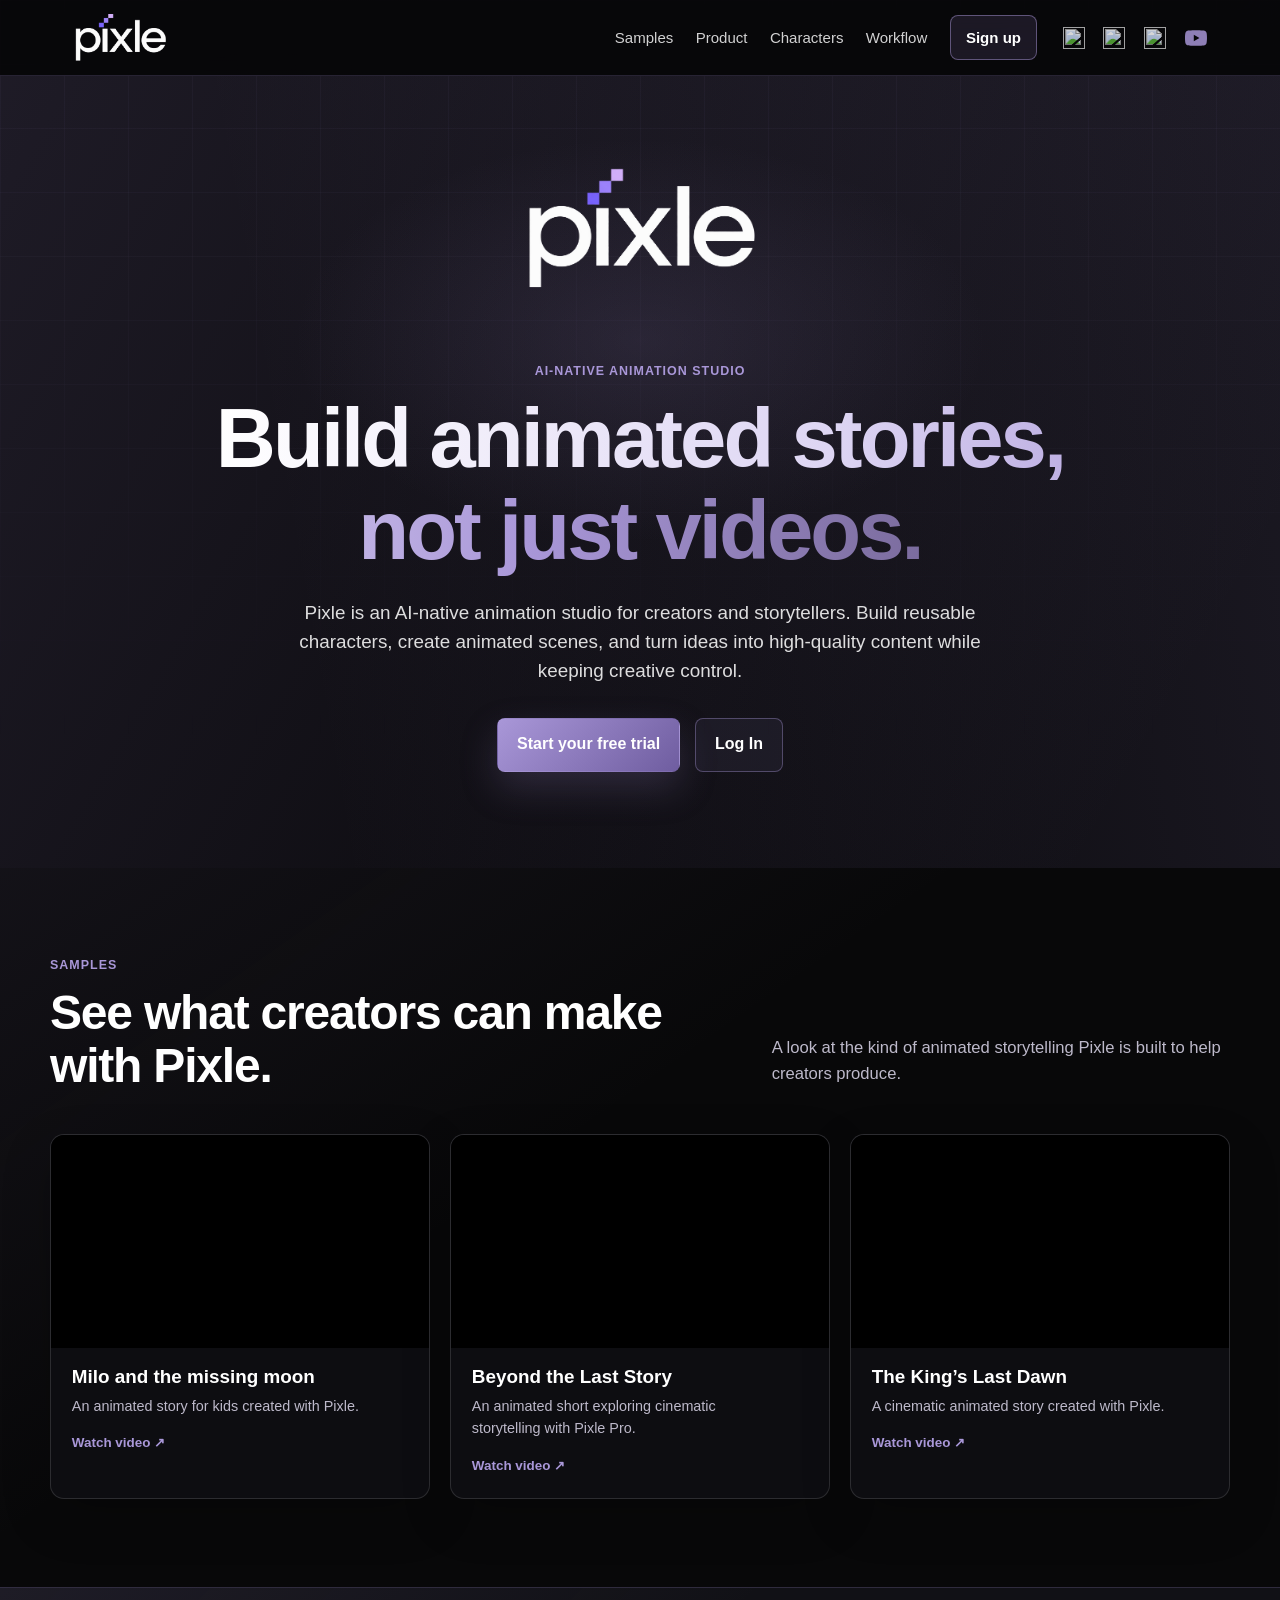
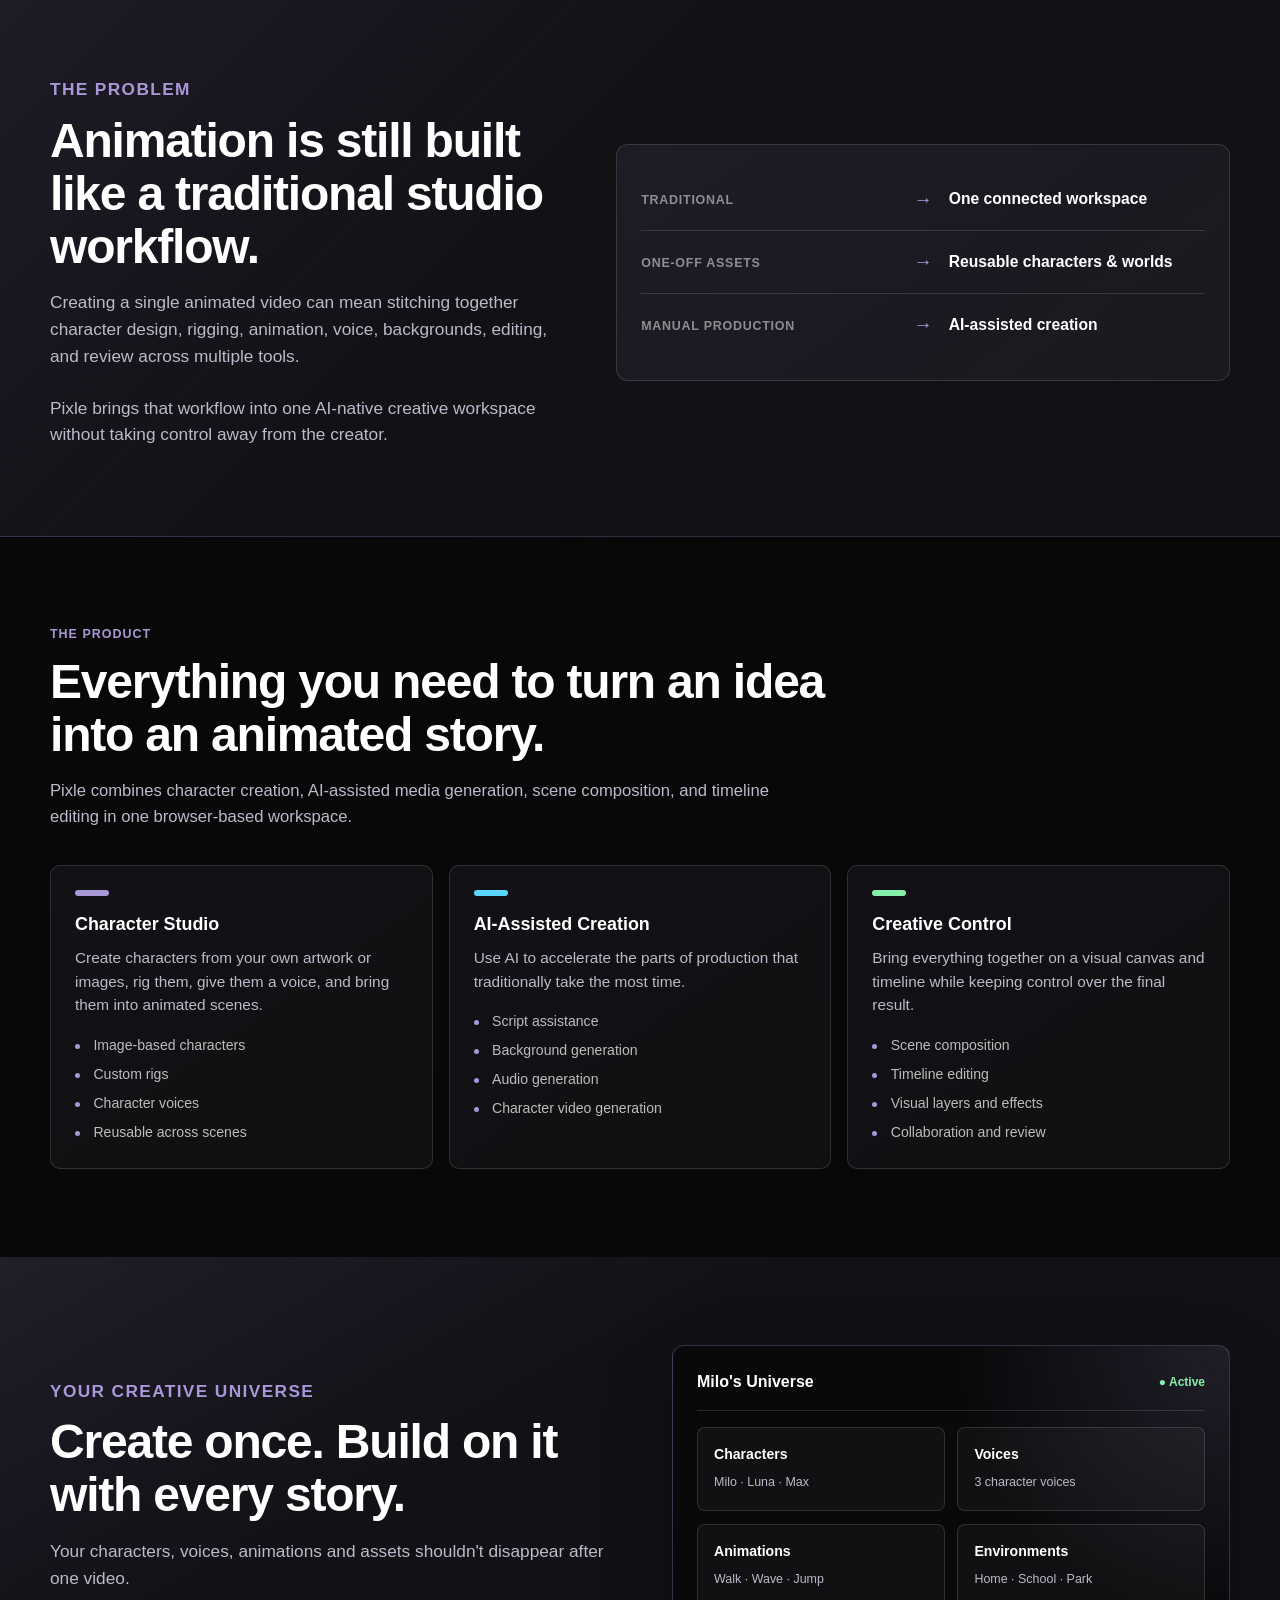
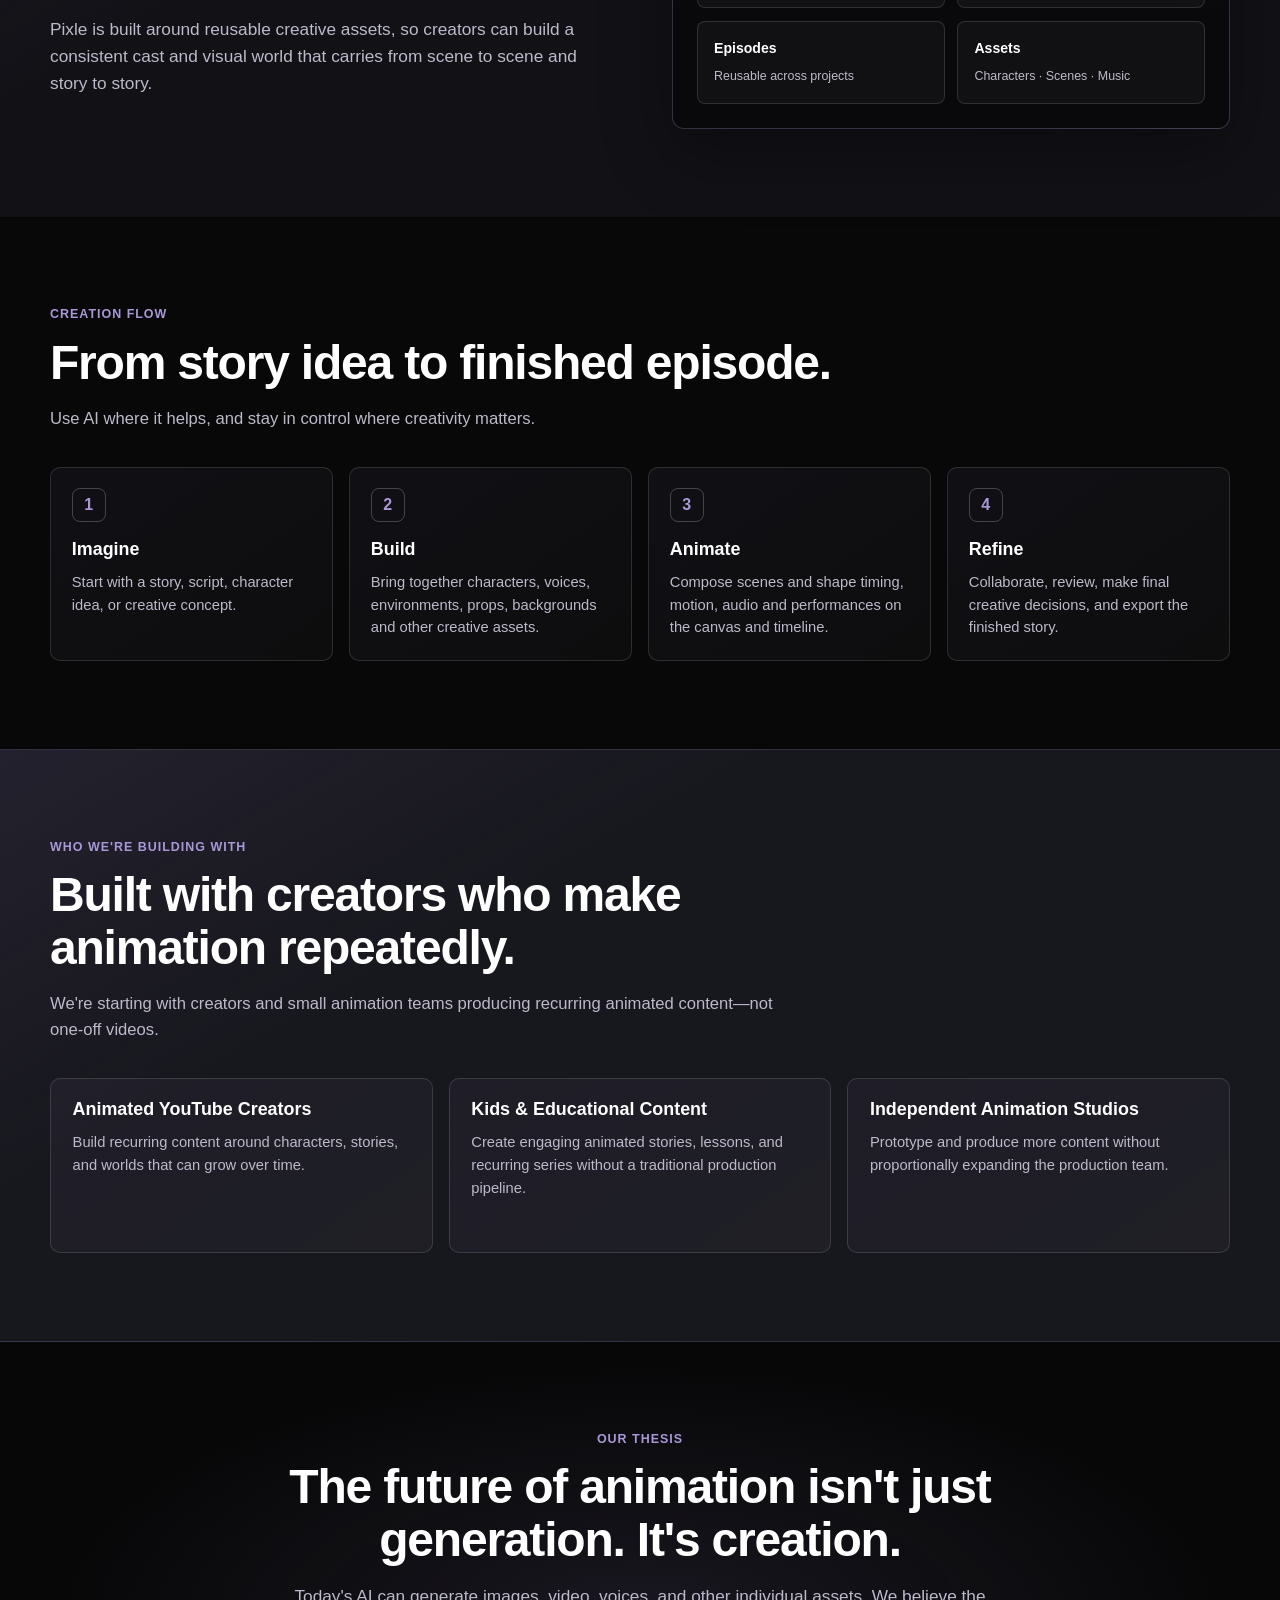
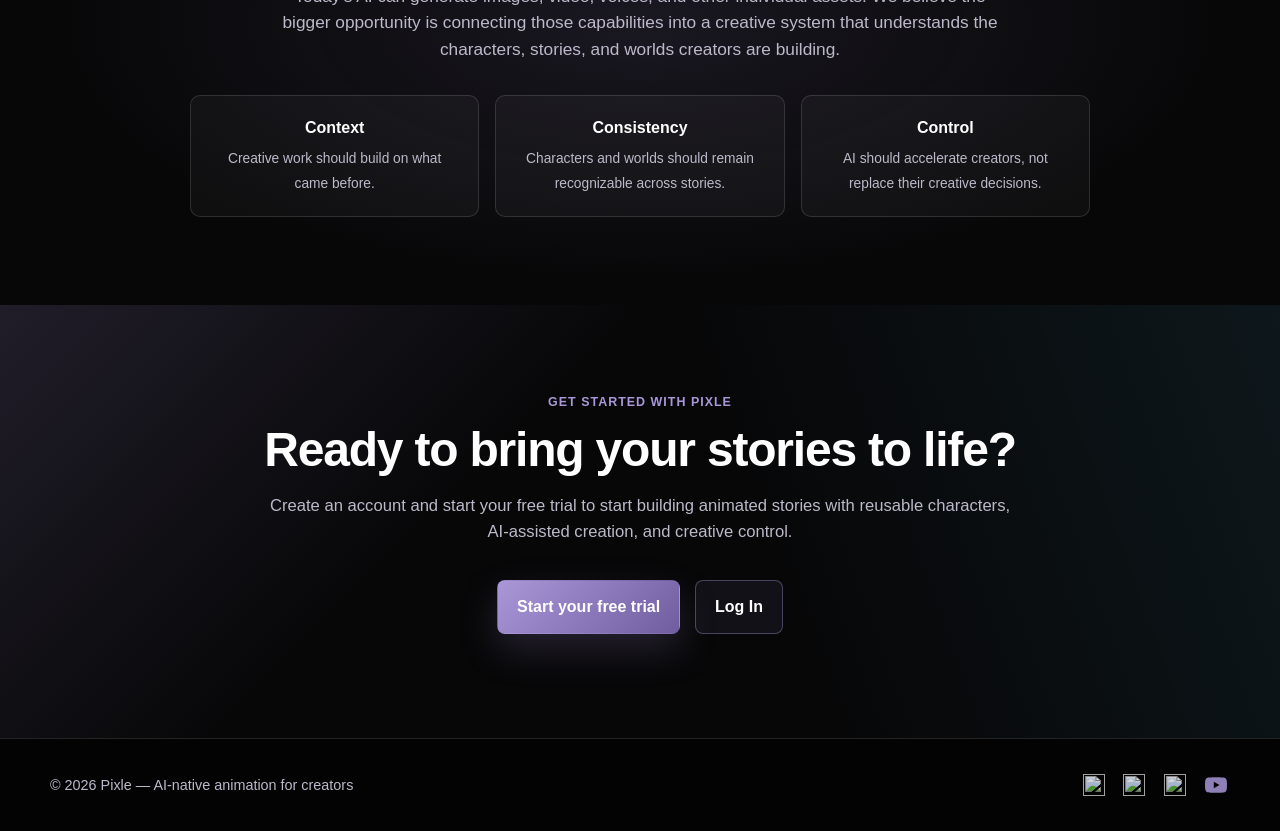
==== commit 308526b8: "Replaced design partner program" ====
--- a/index.html
+++ b/index.html
@@ -1201,7 +1201,7 @@
             <a href="#product">Product</a>
             <a href="#characters">Characters</a>
             <a href="#workflow">Workflow</a>
-            <a href="#beta" class="nav-cta">Design Partners</a>
+            <a href="https://app.pixle.pro/signup" class="nav-cta">Sign up</a>
 
             <div class="social-links" aria-label="Social links">
 
@@ -1299,18 +1299,14 @@
             </p>
 
             <div class="hero-actions">
-                <a href="#beta" class="button primary">
-                    Become a Design Partner
+                <a href="https://app.pixle.pro/signup" class="button primary">
+                    Start your free trial
                 </a>
 
-                <a href="#product" class="button secondary">
-                    Explore Pixle
+                <a href="https://app.pixle.pro/login" class="button secondary">
+                    Log In
                 </a>
             </div>
-
-            <p class="hero-note">
-                Currently working with select animation creators and studios.
-            </p>
 
         </div>
 
@@ -1866,327 +1862,32 @@
     </section>
 
 
-    <!-- DESIGN PARTNERS -->
-
-    <section class="beta" id="beta">
-
-        <div class="section-content beta-layout">
-
-            <div>
-
-                <p class="eyebrow">
-                    Design partner program
-                </p>
-
-                <h2>
-                    Help shape the future of animation production.
-                </h2>
-
-                <p class="section-intro">
-                    We're partnering with a small number of animation
-                    creators and studios who produce content regularly.
-                </p>
-
-
-                <div class="beta-list">
-
-                    <p>
-                        <strong>Best fit:</strong>
-                        creators and animation teams producing recurring
-                        animated content.
-                    </p>
-
-                    <p>
-                        <strong>What we're looking for:</strong>
-                        real production workflows, bottlenecks, and honest
-                        feedback on where AI can save the most time.
-                    </p>
-
-                    <p>
-                        <strong>What you get:</strong>
-                        early access, direct access to our team, and influence
-                        over the product as we build it.
-                    </p>
-
-                </div>
-
+    <!-- GET STARTED -->
+
+    <section class="beta" id="get-started">
+
+        <div class="section-content" style="max-width: 760px; margin: 0 auto; text-align: center;">
+
+            <p class="eyebrow">Get started with Pixle</p>
+
+            <h2 style="margin-left: auto; margin-right: auto;">
+                Ready to bring your stories to life?
+            </h2>
+
+            <p class="section-intro" style="margin-left: auto; margin-right: auto;">
+                Create an account and start your free trial to start building animated stories with reusable
+                characters, AI-assisted creation, and creative control.
+            </p>
+
+            <div class="hero-actions" style="margin-top: 1.75rem;">
+                <a href="https://app.pixle.pro/signup" class="button primary">
+                    Start your free trial
+                </a>
+
+                <a href="https://app.pixle.pro/login" class="button secondary">
+                    Log In
+                </a>
             </div>
-
-
-            <form
-                action="https://formspree.io/f/xpwzebdn"
-                method="POST"
-                class="beta-form"
-            >
-
-                <input
-                    type="hidden"
-                    name="_subject"
-                    value="Pixle.Pro design partner application"
-                >
-
-
-                <div class="form-row">
-
-                    <label>
-                        Name
-
-                        <input
-                            type="text"
-                            name="name"
-                            placeholder="Your name"
-                            autocomplete="name"
-                            required
-                        >
-                    </label>
-
-
-                    <label>
-                        Email
-
-                        <input
-                            type="email"
-                            name="email"
-                            placeholder="you@example.com"
-                            autocomplete="email"
-                            required
-                        >
-                    </label>
-
-                </div>
-
-
-                <div class="form-row">
-
-                    <div class="form-control">
-
-                        <span id="role-label">
-                            What best describes you?
-                        </span>
-
-                        <div
-                            class="custom-select"
-                            data-custom-select
-                        >
-
-                            <input
-                                type="hidden"
-                                name="role"
-                                data-required-label="Role"
-                            >
-
-                            <button
-                                type="button"
-                                class="select-trigger"
-                                aria-haspopup="listbox"
-                                aria-expanded="false"
-                                aria-labelledby="role-label role-value"
-                            >
-
-                                <span
-                                    class="select-value"
-                                    id="role-value"
-                                >
-                                    Select one
-                                </span>
-
-                                <span
-                                    class="select-chevron"
-                                    aria-hidden="true"
-                                ></span>
-
-                            </button>
-
-
-                            <div
-                                class="select-menu"
-                                role="listbox"
-                                aria-labelledby="role-label"
-                            >
-
-                                <button
-                                    type="button"
-                                    class="select-option"
-                                    role="option"
-                                    data-value="Animation creator"
-                                >
-                                    Animation creator
-                                </button>
-
-                                <button
-                                    type="button"
-                                    class="select-option"
-                                    role="option"
-                                    data-value="Animation studio"
-                                >
-                                    Animation studio
-                                </button>
-
-                                <button
-                                    type="button"
-                                    class="select-option"
-                                    role="option"
-                                    data-value="YouTube creator"
-                                >
-                                    YouTube creator
-                                </button>
-
-                                <button
-                                    type="button"
-                                    class="select-option"
-                                    role="option"
-                                    data-value="Educator"
-                                >
-                                    Educator
-                                </button>
-
-                                <button
-                                    type="button"
-                                    class="select-option"
-                                    role="option"
-                                    data-value="Other"
-                                >
-                                    Other
-                                </button>
-
-                            </div>
-
-                        </div>
-
-                    </div>
-
-
-                    <div class="form-control">
-
-                        <span id="team-size-label">
-                            Team size
-                        </span>
-
-                        <div
-                            class="custom-select"
-                            data-custom-select
-                        >
-
-                            <input
-                                type="hidden"
-                                name="team_size"
-                                data-required-label="Team size"
-                            >
-
-                            <button
-                                type="button"
-                                class="select-trigger"
-                                aria-haspopup="listbox"
-                                aria-expanded="false"
-                                aria-labelledby="team-size-label team-size-value"
-                            >
-
-                                <span
-                                    class="select-value"
-                                    id="team-size-value"
-                                >
-                                    Select one
-                                </span>
-
-                                <span
-                                    class="select-chevron"
-                                    aria-hidden="true"
-                                ></span>
-
-                            </button>
-
-
-                            <div
-                                class="select-menu"
-                                role="listbox"
-                                aria-labelledby="team-size-label"
-                            >
-
-                                <button
-                                    type="button"
-                                    class="select-option"
-                                    role="option"
-                                    data-value="Solo"
-                                >
-                                    Solo
-                                </button>
-
-                                <button
-                                    type="button"
-                                    class="select-option"
-                                    role="option"
-                                    data-value="2-5"
-                                >
-                                    2–5
-                                </button>
-
-                                <button
-                                    type="button"
-                                    class="select-option"
-                                    role="option"
-                                    data-value="6-20"
-                                >
-                                    6–20
-                                </button>
-
-                                <button
-                                    type="button"
-                                    class="select-option"
-                                    role="option"
-                                    data-value="21+"
-                                >
-                                    21+
-                                </button>
-
-                            </div>
-
-                        </div>
-
-                    </div>
-
-                </div>
-
-
-                <label>
-
-                    What are you producing today?
-
-                    <textarea
-                        name="beta_use_case"
-                        placeholder="Tell us about your animation workflow, what you produce, and what currently takes the most time..."
-                        required
-                    ></textarea>
-
-                </label>
-
-
-                <label>
-
-                    How often do you publish?
-
-                    <input
-                        type="text"
-                        name="publishing_frequency"
-                        placeholder="e.g. 2 videos/week, 10 episodes/month..."
-                    >
-
-                </label>
-
-
-                <button
-                    type="submit"
-                    class="submit-button"
-                >
-                    Apply as a Design Partner
-                </button>
-
-
-                <p class="form-note">
-                    Your details will only be used to review design partner
-                    access and contact you about Pixle.Pro.
-                </p>
-
-            </form>
 
         </div>
 
@@ -2272,262 +1973,6 @@
 
 <script>
 
-    document
-        .querySelectorAll('[data-custom-select]')
-        .forEach((select) => {
-
-            const trigger =
-                select.querySelector('.select-trigger');
-
-            const hiddenInput =
-                select.querySelector('input[type="hidden"]');
-
-            const valueLabel =
-                select.querySelector('.select-value');
-
-            const options =
-                Array.from(
-                    select.querySelectorAll('.select-option')
-                );
-
-
-            const close = () => {
-
-                select.classList.remove('open');
-
-                trigger.setAttribute(
-                    'aria-expanded',
-                    'false'
-                );
-
-            };
-
-
-            const open = () => {
-
-                document
-                    .querySelectorAll(
-                        '[data-custom-select].open'
-                    )
-                    .forEach((openSelect) => {
-
-                        if (openSelect !== select) {
-
-                            openSelect.classList.remove('open');
-
-                            openSelect
-                                .querySelector('.select-trigger')
-                                .setAttribute(
-                                    'aria-expanded',
-                                    'false'
-                                );
-                        }
-                    });
-
-
-                select.classList.add('open');
-
-                trigger.setAttribute(
-                    'aria-expanded',
-                    'true'
-                );
-
-            };
-
-
-            trigger.addEventListener(
-                'click',
-                () => {
-
-                    select.classList.contains('open')
-                        ? close()
-                        : open();
-
-                }
-            );
-
-
-            trigger.addEventListener(
-                'keydown',
-                (event) => {
-
-                    if (
-                        event.key === 'ArrowDown' ||
-                        event.key === 'Enter' ||
-                        event.key === ' '
-                    ) {
-
-                        event.preventDefault();
-
-                        open();
-
-                        options[0]?.focus();
-
-                    }
-
-                }
-            );
-
-
-            options.forEach(
-                (option, index) => {
-
-                    option.setAttribute(
-                        'aria-selected',
-                        'false'
-                    );
-
-
-                    option.addEventListener(
-                        'click',
-                        () => {
-
-                            hiddenInput.value =
-                                option.dataset.value;
-
-                            valueLabel.textContent =
-                                option.textContent;
-
-                            options.forEach(
-                                (item) => {
-
-                                    item.setAttribute(
-                                        'aria-selected',
-                                        String(item === option)
-                                    );
-
-                                }
-                            );
-
-                            select.classList.add(
-                                'has-value'
-                            );
-
-                            select.classList.remove(
-                                'has-error'
-                            );
-
-                            close();
-
-                            trigger.focus();
-
-                        }
-                    );
-
-
-                    option.addEventListener(
-                        'keydown',
-                        (event) => {
-
-                            if (event.key === 'Escape') {
-
-                                close();
-
-                                trigger.focus();
-
-                            }
-
-
-                            if (event.key === 'ArrowDown') {
-
-                                event.preventDefault();
-
-                                options[
-                                    Math.min(
-                                        index + 1,
-                                        options.length - 1
-                                    )
-                                ]?.focus();
-
-                            }
-
-
-                            if (event.key === 'ArrowUp') {
-
-                                event.preventDefault();
-
-                                options[
-                                    Math.max(
-                                        index - 1,
-                                        0
-                                    )
-                                ]?.focus();
-
-                            }
-
-                        }
-                    );
-
-                }
-            );
-
-        });
-
-
-    document.addEventListener(
-        'click',
-        (event) => {
-
-            document
-                .querySelectorAll(
-                    '[data-custom-select].open'
-                )
-                .forEach((select) => {
-
-                    if (!select.contains(event.target)) {
-
-                        select.classList.remove('open');
-
-                        select
-                            .querySelector('.select-trigger')
-                            .setAttribute(
-                                'aria-expanded',
-                                'false'
-                            );
-
-                    }
-
-                });
-
-        }
-    );
-
-
-    document
-        .querySelector('.beta-form')
-        ?.addEventListener(
-            'submit',
-            (event) => {
-
-                const emptySelect =
-                    Array.from(
-                        document.querySelectorAll(
-                            '[data-custom-select]'
-                        )
-                    ).find(
-                        (select) =>
-                            !select.querySelector(
-                                'input[type="hidden"]'
-                            ).value
-                    );
-
-
-                if (emptySelect) {
-
-                    event.preventDefault();
-
-                    emptySelect.classList.add(
-                        'has-error'
-                    );
-
-                    emptySelect
-                        .querySelector('.select-trigger')
-                        .focus();
-
-                }
-
-            }
-        );
 
 </script>
 
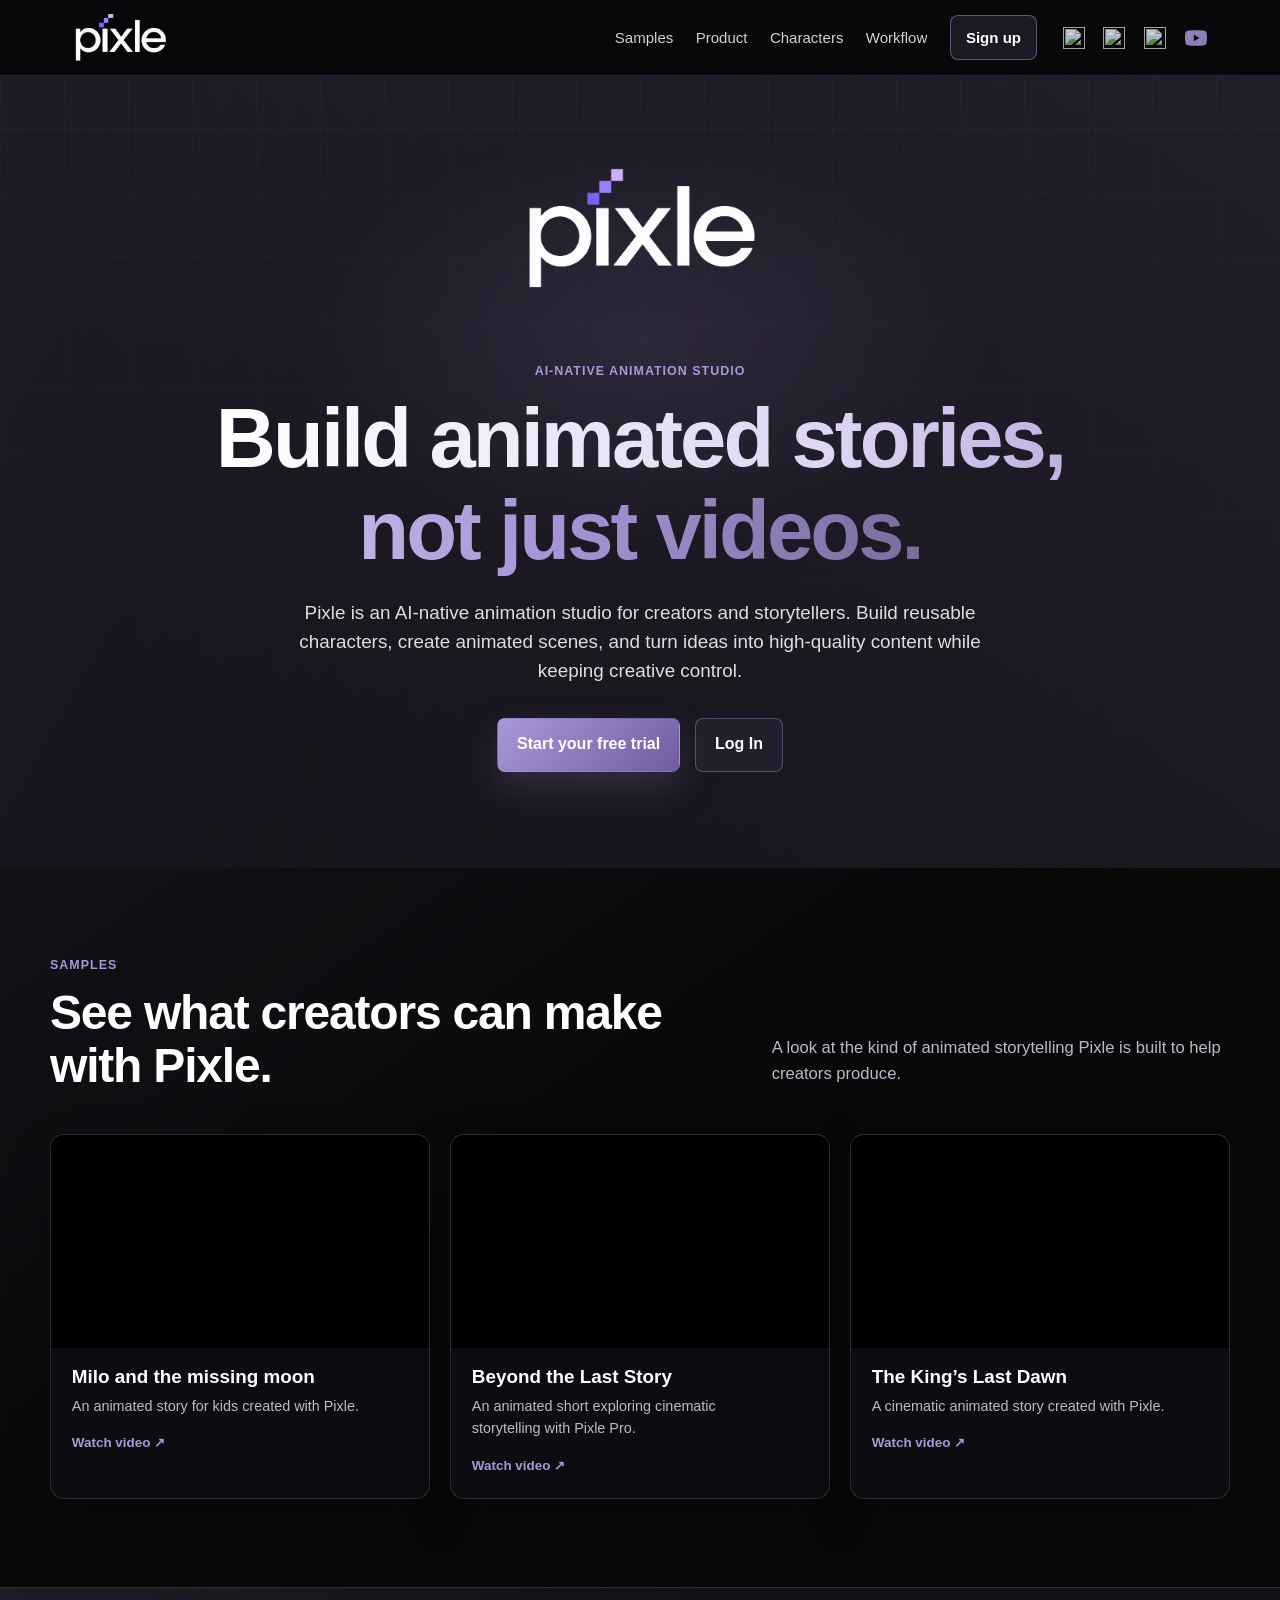
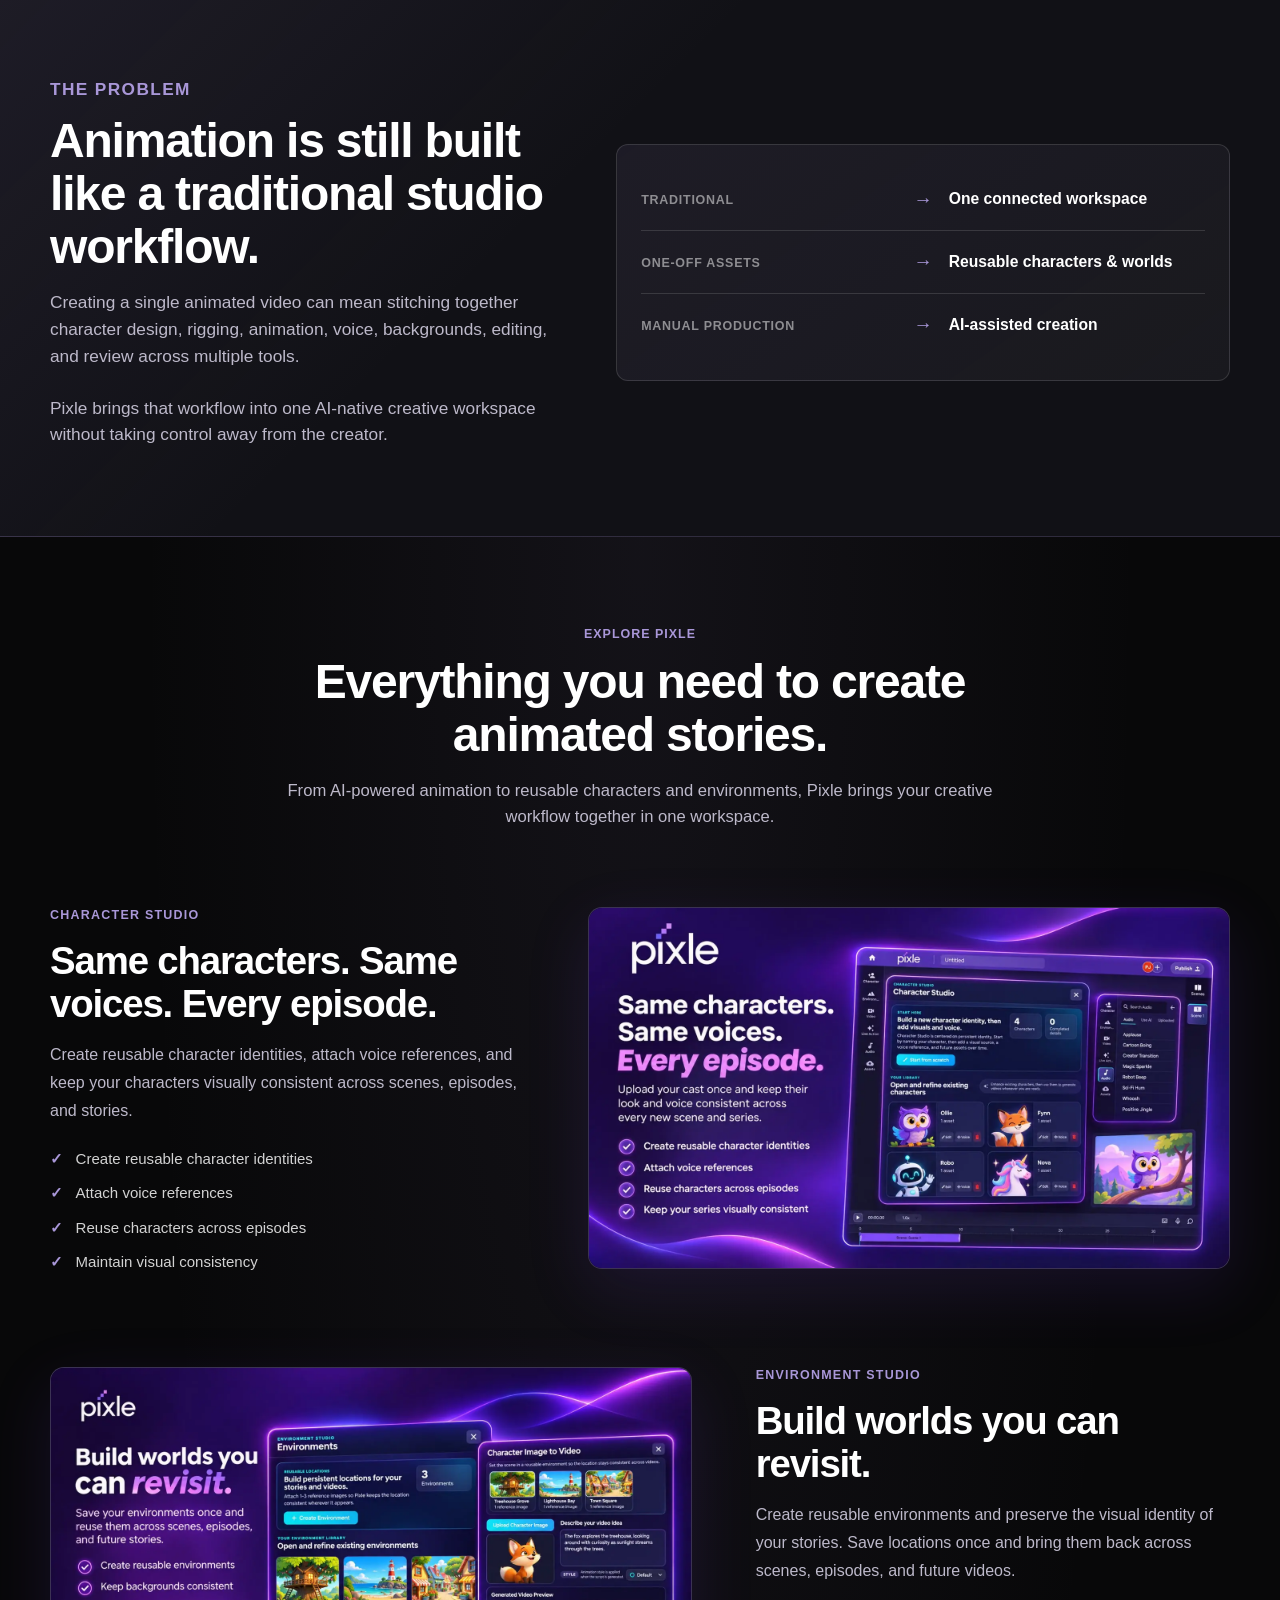
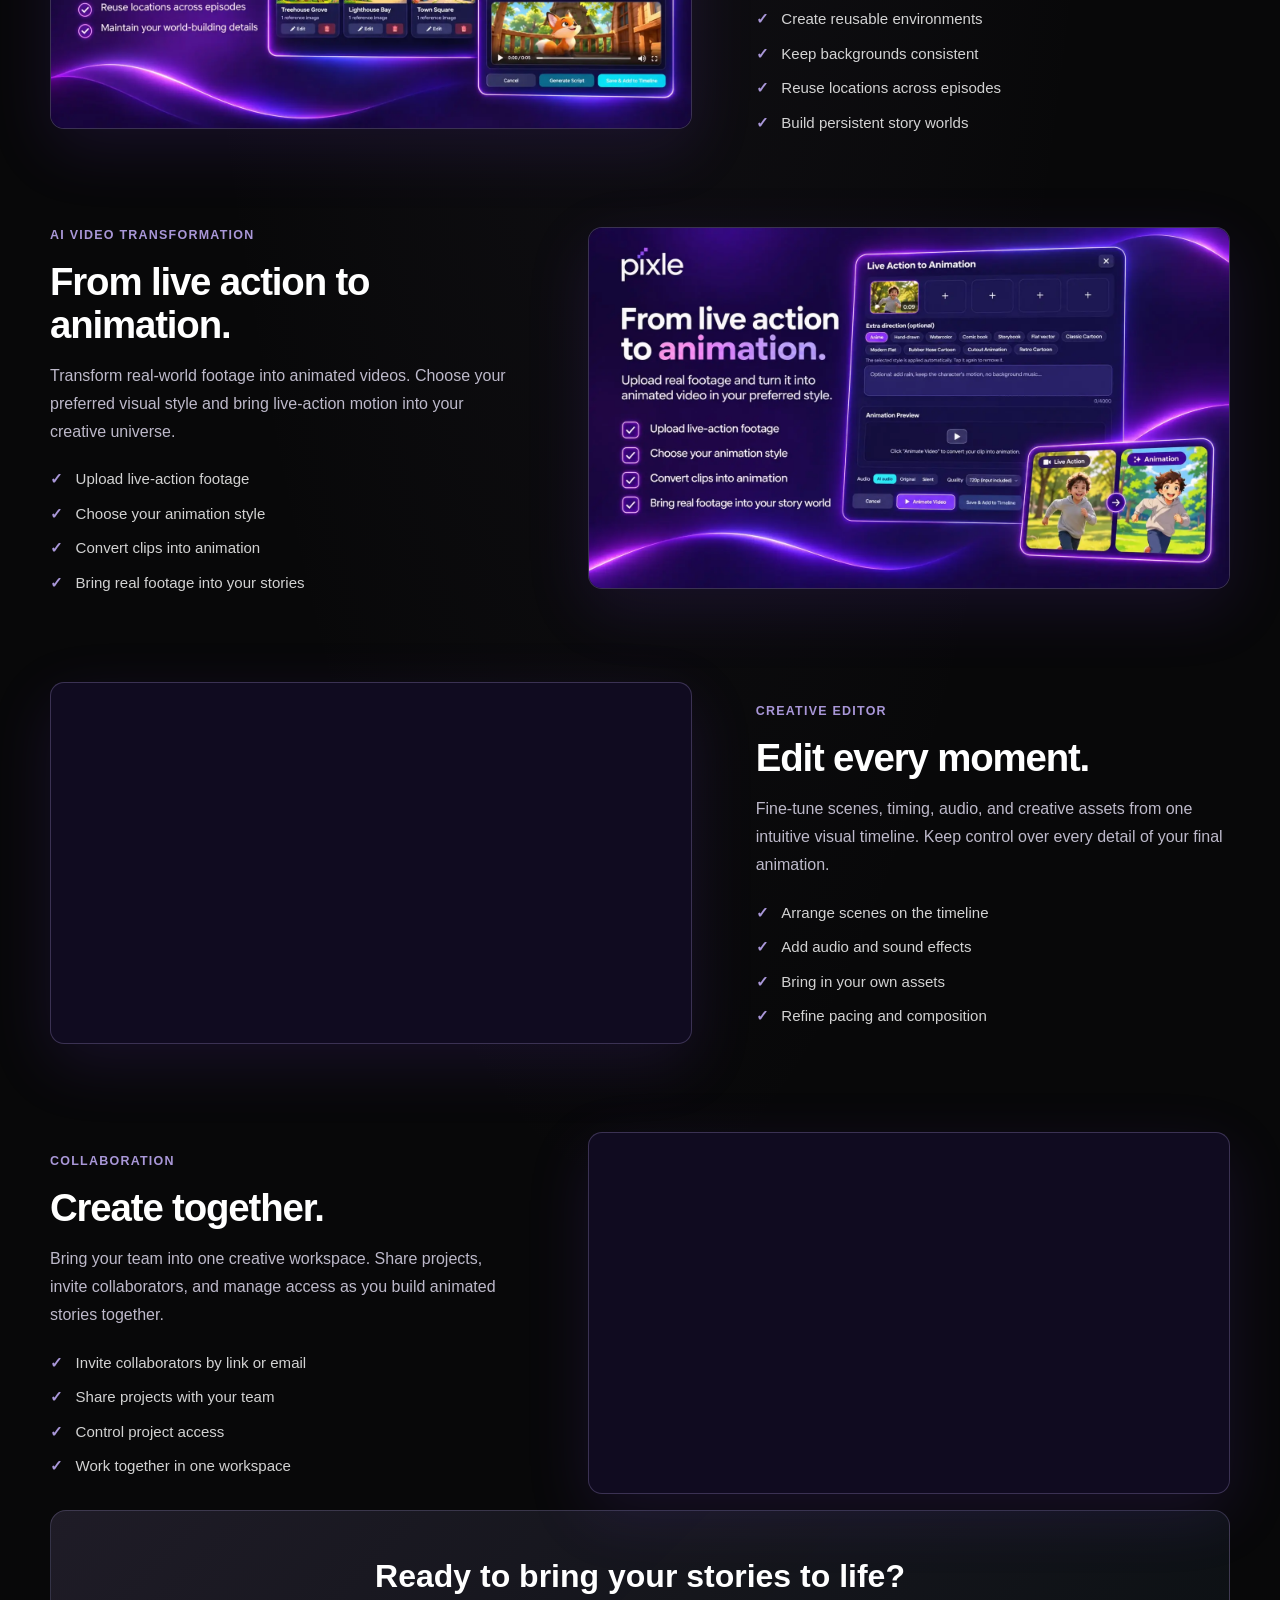
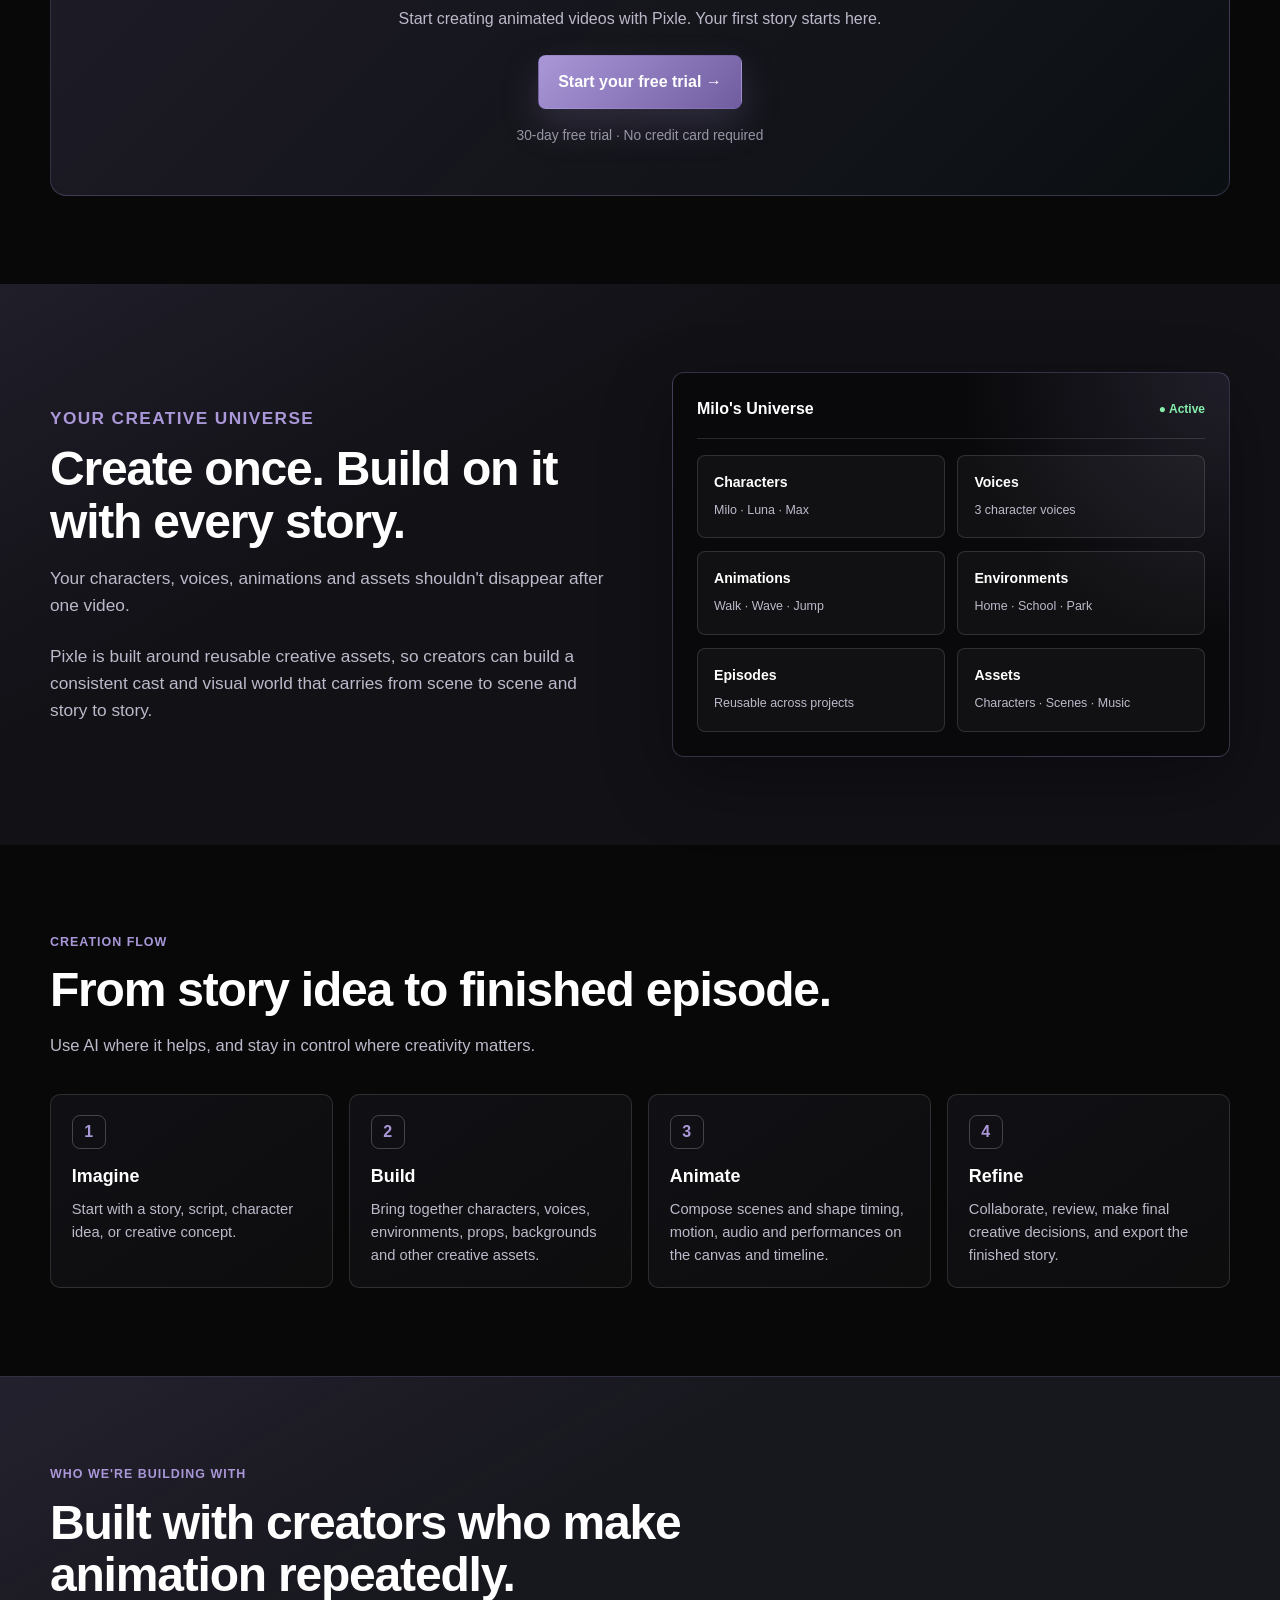
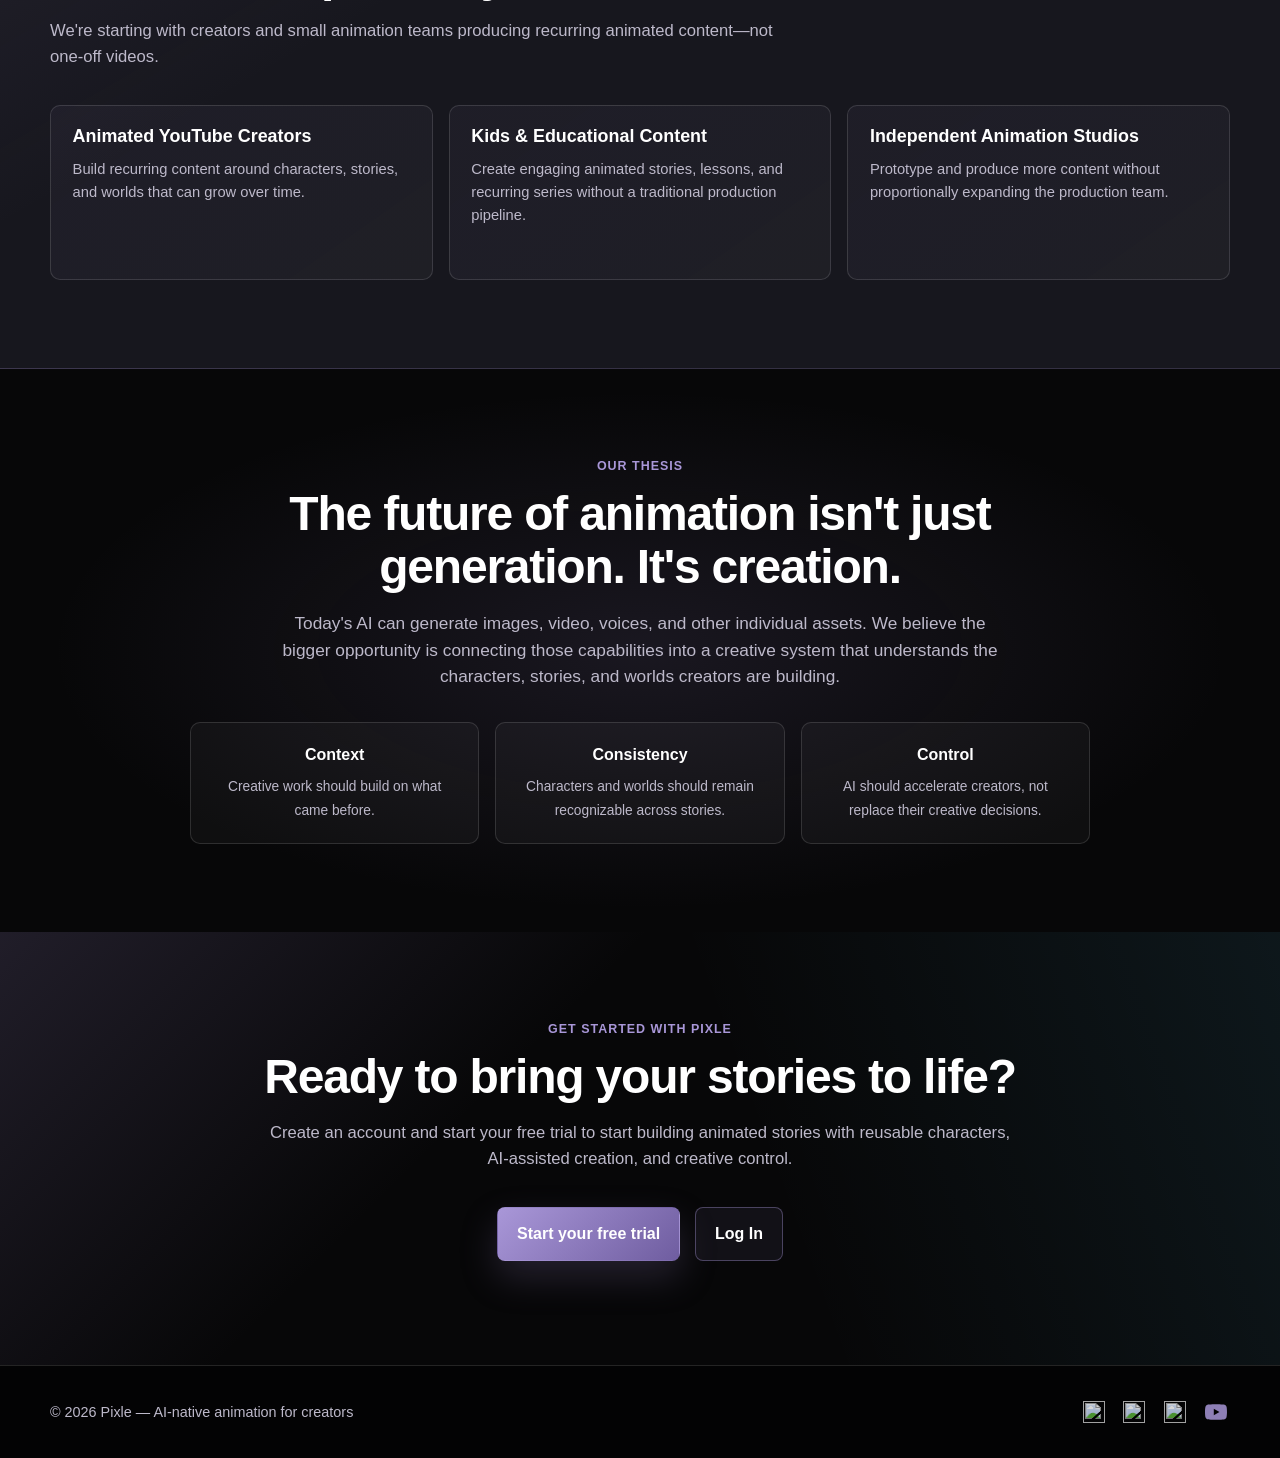
==== commit a95d822f: "Product features" ====
--- a/index.html
+++ b/index.html
@@ -538,10 +538,12 @@
             text-decoration: underline;
         }
 
-        /* CORE PRODUCT */
+        /* PRODUCT FEATURE SHOWCASE */
 
         .product {
-            background: #080809;
+            background:
+                radial-gradient(ellipse at 50% 0%, rgba(123, 108, 158, 0.10), transparent 55%),
+                #080809;
         }
 
         .section-intro {
@@ -550,68 +552,134 @@
             font-size: 1.04rem;
         }
 
-        .product-grid {
+        .feature-heading {
+            max-width: 760px;
+            margin: 0 auto 4.5rem;
+            text-align: center;
+        }
+
+        .feature-heading h2 {
+            margin-left: auto;
+            margin-right: auto;
+        }
+
+        .feature-heading .section-intro {
+            margin: 0 auto;
+        }
+
+        .feature-row {
             display: grid;
-            grid-template-columns: repeat(3, minmax(0, 1fr));
-            gap: 1rem;
-        }
-
-        .product-card {
-            min-height: 250px;
-            padding: 1.5rem;
-            border: 1px solid var(--line);
-            border-radius: 10px;
-            background:
-                linear-gradient(
-                    145deg,
-                    rgba(123, 108, 158, 0.09),
-                    rgba(255, 255, 255, 0.035)
-                );
-        }
-
-        .product-marker {
-            width: 34px;
-            height: 6px;
-            margin-bottom: 1.2rem;
-            border-radius: 8px;
-            background: var(--brand-light);
-        }
-
-        .product-card:nth-child(2) .product-marker {
-            background: var(--cyan);
-        }
-
-        .product-card:nth-child(3) .product-marker {
-            background: var(--green);
-        }
-
-        .product-card p {
-            font-size: 0.96rem;
-        }
-
-        .product-list {
+            grid-template-columns: minmax(0, 0.85fr) minmax(0, 1.15fr);
+            gap: clamp(2rem, 5vw, 4.5rem);
+            align-items: center;
+            margin: 0 auto 5.5rem;
+        }
+
+        .feature-row:last-of-type {
+            margin-bottom: 0;
+        }
+
+        .feature-row.reverse {
+            grid-template-columns: minmax(0, 1.15fr) minmax(0, 0.85fr);
+        }
+
+        .feature-row.reverse .feature-copy {
+            order: 2;
+        }
+
+        .feature-row.reverse .feature-visual {
+            order: 1;
+        }
+
+        .feature-copy {
+            max-width: 470px;
+        }
+
+        .feature-eyebrow {
+            display: inline-block;
+            margin-bottom: 0.9rem;
+            color: var(--brand-light);
+            font-size: 0.78rem;
+            font-weight: 900;
+            letter-spacing: 0.1em;
+            text-transform: uppercase;
+        }
+
+        .feature-copy h3 {
+            margin-bottom: 1rem;
+            font-size: clamp(1.8rem, 3vw, 2.65rem);
+            line-height: 1.12;
+            letter-spacing: -0.03em;
+        }
+
+        .feature-copy p {
+            margin-bottom: 1.35rem;
+            font-size: 1rem;
+            line-height: 1.75;
+        }
+
+        .feature-benefits {
             display: grid;
-            gap: 0.45rem;
-            margin-top: 1.1rem;
+            gap: 0.7rem;
             list-style: none;
         }
 
-        .product-list li {
+        .feature-benefits li {
             position: relative;
-            padding-left: 1.15rem;
-            color: rgba(255, 255, 255, 0.72);
-            font-size: 0.88rem;
-        }
-
-        .product-list li::before {
+            padding-left: 1.6rem;
+            color: rgba(255, 255, 255, 0.82);
+            font-size: 0.94rem;
+        }
+
+        .feature-benefits li::before {
             position: absolute;
+            top: 0;
             left: 0;
-            top: 0.55rem;
-            width: 5px;
-            height: 5px;
-            border-radius: 50%;
-            background: var(--brand-light);
-            content: "";
+            color: var(--brand-light);
+            content: "✓";
+            font-weight: 900;
+        }
+
+        .feature-visual {
+            overflow: hidden;
+            border: 1px solid rgba(169, 151, 216, 0.28);
+            border-radius: 14px;
+            background: #100b20;
+            box-shadow: 0 20px 65px rgba(110, 65, 220, 0.14);
+        }
+
+        .feature-visual img {
+            display: block;
+            width: 100%;
+            height: auto;
+            aspect-ratio: 16 / 9;
+            object-fit: contain;
+        }
+
+        .feature-cta {
+            margin: 1rem auto 0;
+            padding: 3rem 1.5rem;
+            border: 1px solid rgba(169, 151, 216, 0.25);
+            border-radius: 16px;
+            background: linear-gradient(
+                135deg,
+                rgba(123, 108, 158, 0.20),
+                rgba(91, 214, 255, 0.04)
+            );
+            text-align: center;
+        }
+
+        .feature-cta h3 {
+            margin-bottom: 0.8rem;
+            font-size: clamp(1.5rem, 3vw, 2rem);
+        }
+
+        .feature-cta p {
+            margin-bottom: 1.5rem;
+        }
+
+        .feature-cta .hero-note {
+            margin: 1rem 0 0;
         }
 
         /* PERSISTENT IP */
@@ -1079,10 +1147,6 @@
                 grid-template-columns: 1fr;
             }
 
-            .product-grid {
-                grid-template-columns: repeat(2, minmax(0, 1fr));
-            }
-
             .workflow-grid {
                 grid-template-columns: repeat(2, minmax(0, 1fr));
             }
@@ -1097,6 +1161,40 @@
         }
 
         @media (max-width: 760px) {
+            .feature-heading {
+                margin-bottom: 3rem;
+                text-align: left;
+            }
+
+            .feature-heading h2 {
+                margin-left: 0;
+                margin-right: 0;
+            }
+
+            .feature-row,
+            .feature-row.reverse {
+                grid-template-columns: 1fr;
+                gap: 1.3rem;
+                margin-bottom: 3.5rem;
+            }
+
+            .feature-row.reverse .feature-copy,
+            .feature-row.reverse .feature-visual {
+                order: initial;
+            }
+
+            .feature-copy {
+                max-width: none;
+            }
+
+            .feature-copy h3 {
+                font-size: 1.8rem;
+            }
+
+            .feature-cta {
+                padding: 2rem 1rem;
+            }
+
             .nav-content {
                 padding: 0.75rem 1rem;
             }
@@ -1487,94 +1585,178 @@
     </section>
 
 
-    <!-- PRODUCT -->
+    <!-- PRODUCT FEATURES -->
 
     <section class="product" id="product">
-
         <div class="section-content">
 
-            <p class="eyebrow">The product</p>
-
-            <h2>
-                Everything you need to turn an idea into an animated story.
-            </h2>
-
-            <p class="section-intro">
-                Pixle combines character creation, AI-assisted media generation,
-                scene composition, and timeline editing in one browser-based
-                workspace.
-            </p>
-
-
-            <div class="product-grid">
-
-                <article class="product-card">
-
-                    <div class="product-marker"></div>
-
-                    <h3>Character Studio</h3>
-
+            <div class="feature-heading">
+                <p class="eyebrow">Explore Pixle</p>
+                <h2>Everything you need to create animated stories.</h2>
+                <p class="section-intro">
+                    From AI-powered animation to reusable characters and environments,
+                    Pixle brings your creative workflow together in one workspace.
+                </p>
+            </div>
+
+            <!-- FEATURE 1: CHARACTER STUDIO -->
+            <article class="feature-row">
+                <div class="feature-copy">
+                    <span class="feature-eyebrow">Character Studio</span>
+                    <h3>Same characters. Same voices. Every episode.</h3>
                     <p>
-                        Create characters from your own artwork or images,
-                        rig them, give them a voice, and bring them into
-                        animated scenes.
+                        Create reusable character identities, attach voice references,
+                        and keep your characters visually consistent across scenes,
+                        episodes, and stories.
                     </p>
-
-                    <ul class="product-list">
-                        <li>Image-based characters</li>
-                        <li>Custom rigs</li>
-                        <li>Character voices</li>
-                        <li>Reusable across scenes</li>
+                    <ul class="feature-benefits">
+                        <li>Create reusable character identities</li>
+                        <li>Attach voice references</li>
+                        <li>Reuse characters across episodes</li>
+                        <li>Maintain visual consistency</li>
                     </ul>
-
-                </article>
-
-
-                <article class="product-card">
-
-                    <div class="product-marker"></div>
-
-                    <h3>AI-Assisted Creation</h3>
-
+                </div>
+                <div class="feature-visual">
+                    <img
+                        src="./assets/images/features/character-studio.webp"
+                        alt="Pixle Character Studio showing reusable animated characters and voice assets"
+                        width="1600"
+                        height="900"
+                        loading="lazy"
+                        decoding="async"
+                    >
+                </div>
+            </article>
+
+            <!-- FEATURE 2: ENVIRONMENT STUDIO -->
+            <article class="feature-row reverse">
+                <div class="feature-copy">
+                    <span class="feature-eyebrow">Environment Studio</span>
+                    <h3>Build worlds you can revisit.</h3>
                     <p>
-                        Use AI to accelerate the parts of production that
-                        traditionally take the most time.
+                        Create reusable environments and preserve the visual identity
+                        of your stories. Save locations once and bring them back across
+                        scenes, episodes, and future videos.
                     </p>
-
-                    <ul class="product-list">
-                        <li>Script assistance</li>
-                        <li>Background generation</li>
-                        <li>Audio generation</li>
-                        <li>Character video generation</li>
+                    <ul class="feature-benefits">
+                        <li>Create reusable environments</li>
+                        <li>Keep backgrounds consistent</li>
+                        <li>Reuse locations across episodes</li>
+                        <li>Build persistent story worlds</li>
                     </ul>
-
-                </article>
-
-
-                <article class="product-card">
-
-                    <div class="product-marker"></div>
-
-                    <h3>Creative Control</h3>
-
+                </div>
+                <div class="feature-visual">
+                    <img
+                        src="./assets/images/features/environments.webp"
+                        alt="Pixle Environment Studio showing reusable animated story locations"
+                        width="1600"
+                        height="900"
+                        loading="lazy"
+                        decoding="async"
+                    >
+                </div>
+            </article>
+
+            <!-- FEATURE 3: LIVE ACTION TO ANIMATION -->
+            <article class="feature-row">
+                <div class="feature-copy">
+                    <span class="feature-eyebrow">AI Video Transformation</span>
+                    <h3>From live action to animation.</h3>
                     <p>
-                        Bring everything together on a visual canvas and
-                        timeline while keeping control over the final result.
+                        Transform real-world footage into animated videos. Choose your
+                        preferred visual style and bring live-action motion into your
+                        creative universe.
                     </p>
-
-                    <ul class="product-list">
-                        <li>Scene composition</li>
-                        <li>Timeline editing</li>
-                        <li>Visual layers and effects</li>
-                        <li>Collaboration and review</li>
+                    <ul class="feature-benefits">
+                        <li>Upload live-action footage</li>
+                        <li>Choose your animation style</li>
+                        <li>Convert clips into animation</li>
+                        <li>Bring real footage into your stories</li>
                     </ul>
-
-                </article>
-
+                </div>
+                <div class="feature-visual">
+                    <img
+                        src="./assets/images/features/live-action-animation.webp"
+                        alt="Pixle Live Action to Animation converting real footage into an animated video"
+                        width="1600"
+                        height="900"
+                        loading="lazy"
+                        decoding="async"
+                    >
+                </div>
+            </article>
+
+            <!-- FEATURE 4: TIMELINE EDITOR -->
+            <article class="feature-row reverse">
+                <div class="feature-copy">
+                    <span class="feature-eyebrow">Creative Editor</span>
+                    <h3>Edit every moment.</h3>
+                    <p>
+                        Fine-tune scenes, timing, audio, and creative assets from one
+                        intuitive visual timeline. Keep control over every detail of
+                        your final animation.
+                    </p>
+                    <ul class="feature-benefits">
+                        <li>Arrange scenes on the timeline</li>
+                        <li>Add audio and sound effects</li>
+                        <li>Bring in your own assets</li>
+                        <li>Refine pacing and composition</li>
+                    </ul>
+                </div>
+                <div class="feature-visual">
+                    <img
+                        src="./assets/images/features/timeline-editor.webp"
+                        alt="Pixle animation editor with scene timeline, audio, and creative assets"
+                        width="1600"
+                        height="900"
+                        loading="lazy"
+                        decoding="async"
+                    >
+                </div>
+            </article>
+
+            <!-- FEATURE 5: COLLABORATION -->
+            <article class="feature-row">
+                <div class="feature-copy">
+                    <span class="feature-eyebrow">Collaboration</span>
+                    <h3>Create together.</h3>
+                    <p>
+                        Bring your team into one creative workspace. Share projects,
+                        invite collaborators, and manage access as you build animated
+                        stories together.
+                    </p>
+                    <ul class="feature-benefits">
+                        <li>Invite collaborators by link or email</li>
+                        <li>Share projects with your team</li>
+                        <li>Control project access</li>
+                        <li>Work together in one workspace</li>
+                    </ul>
+                </div>
+                <div class="feature-visual">
+                    <img
+                        src="./assets/images/features/collaboration.webp"
+                        alt="Pixle collaboration interface for sharing animation projects with a team"
+                        width="1600"
+                        height="900"
+                        loading="lazy"
+                        decoding="async"
+                    >
+                </div>
+            </article>
+
+            <div class="feature-cta">
+                <h3>Ready to bring your stories to life?</h3>
+                <p>
+                    Start creating animated videos with Pixle.
+                    Your first story starts here.
+                </p>
+                <a href="https://app.pixle.pro/signup" class="button primary">
+                    Start your free trial →
+                </a>
+                <p class="hero-note">30-day free trial · No credit card required</p>
             </div>
 
         </div>
-
     </section>
 
 
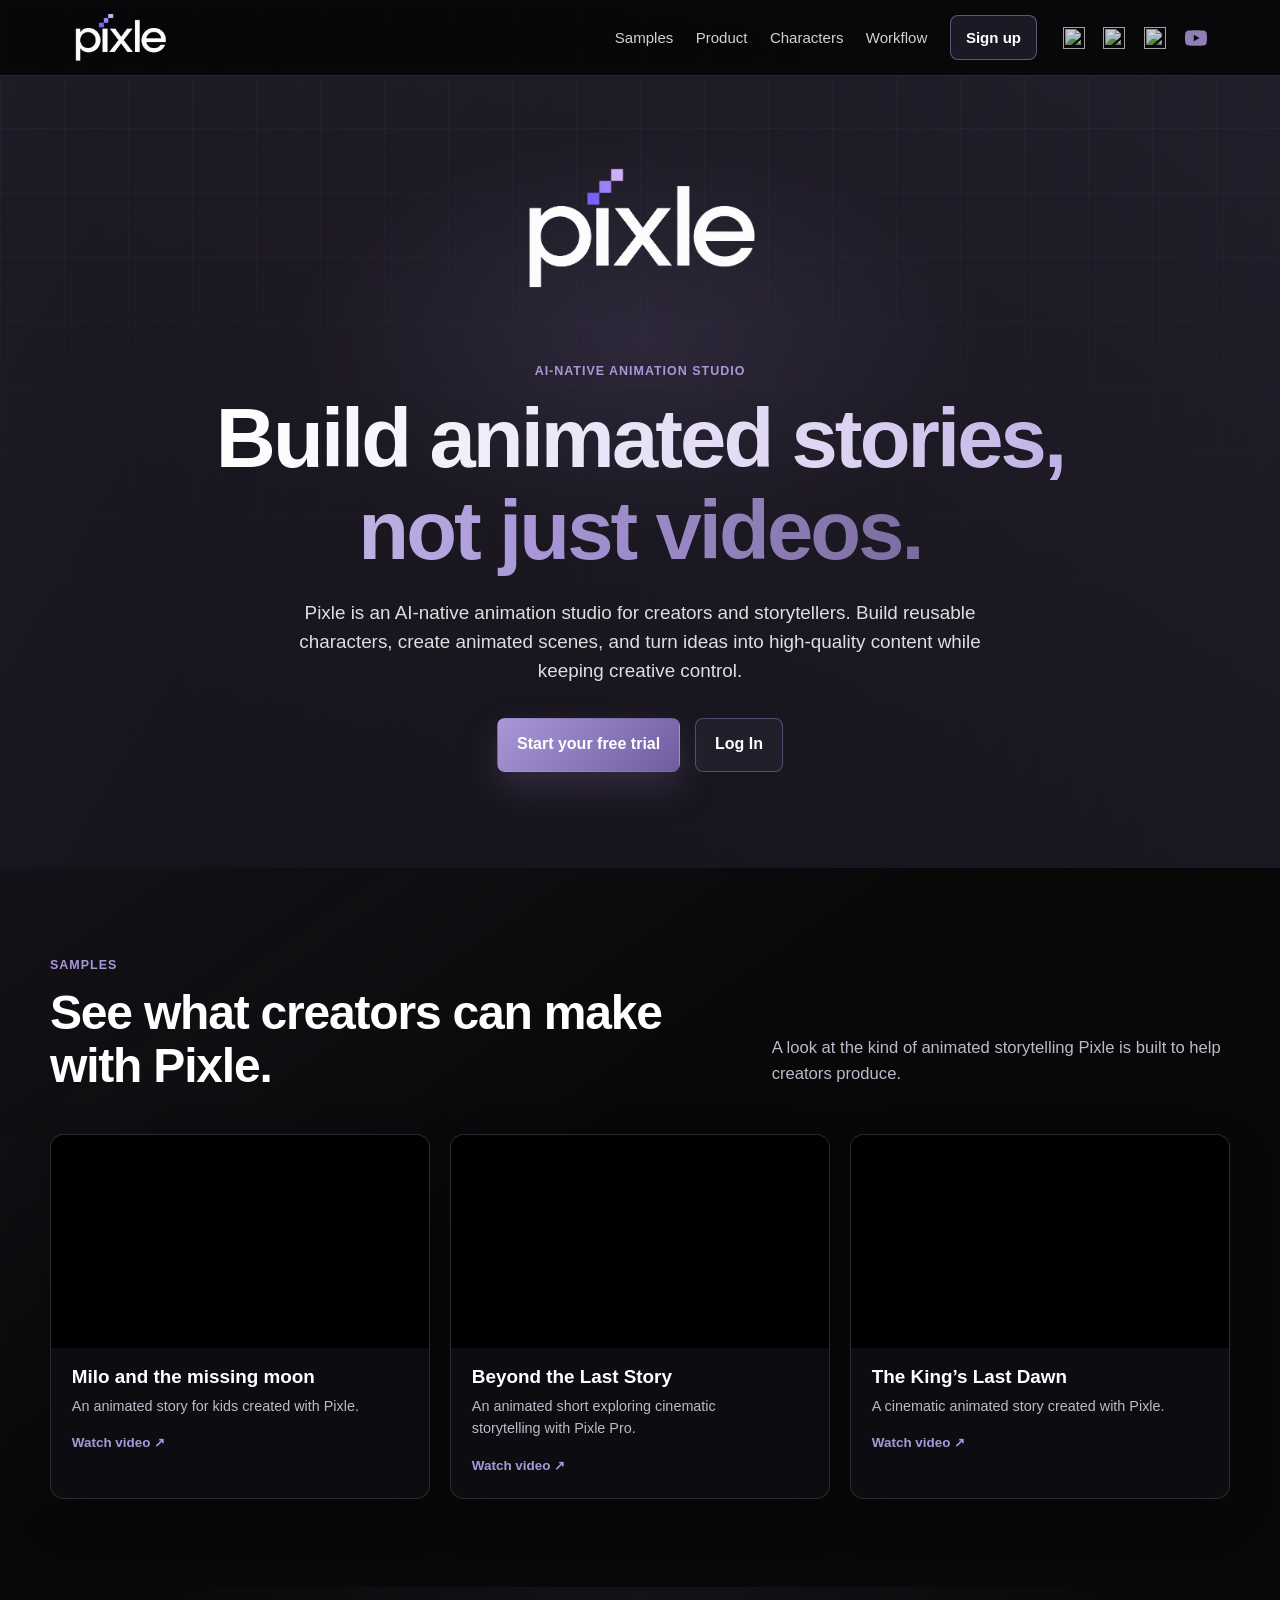
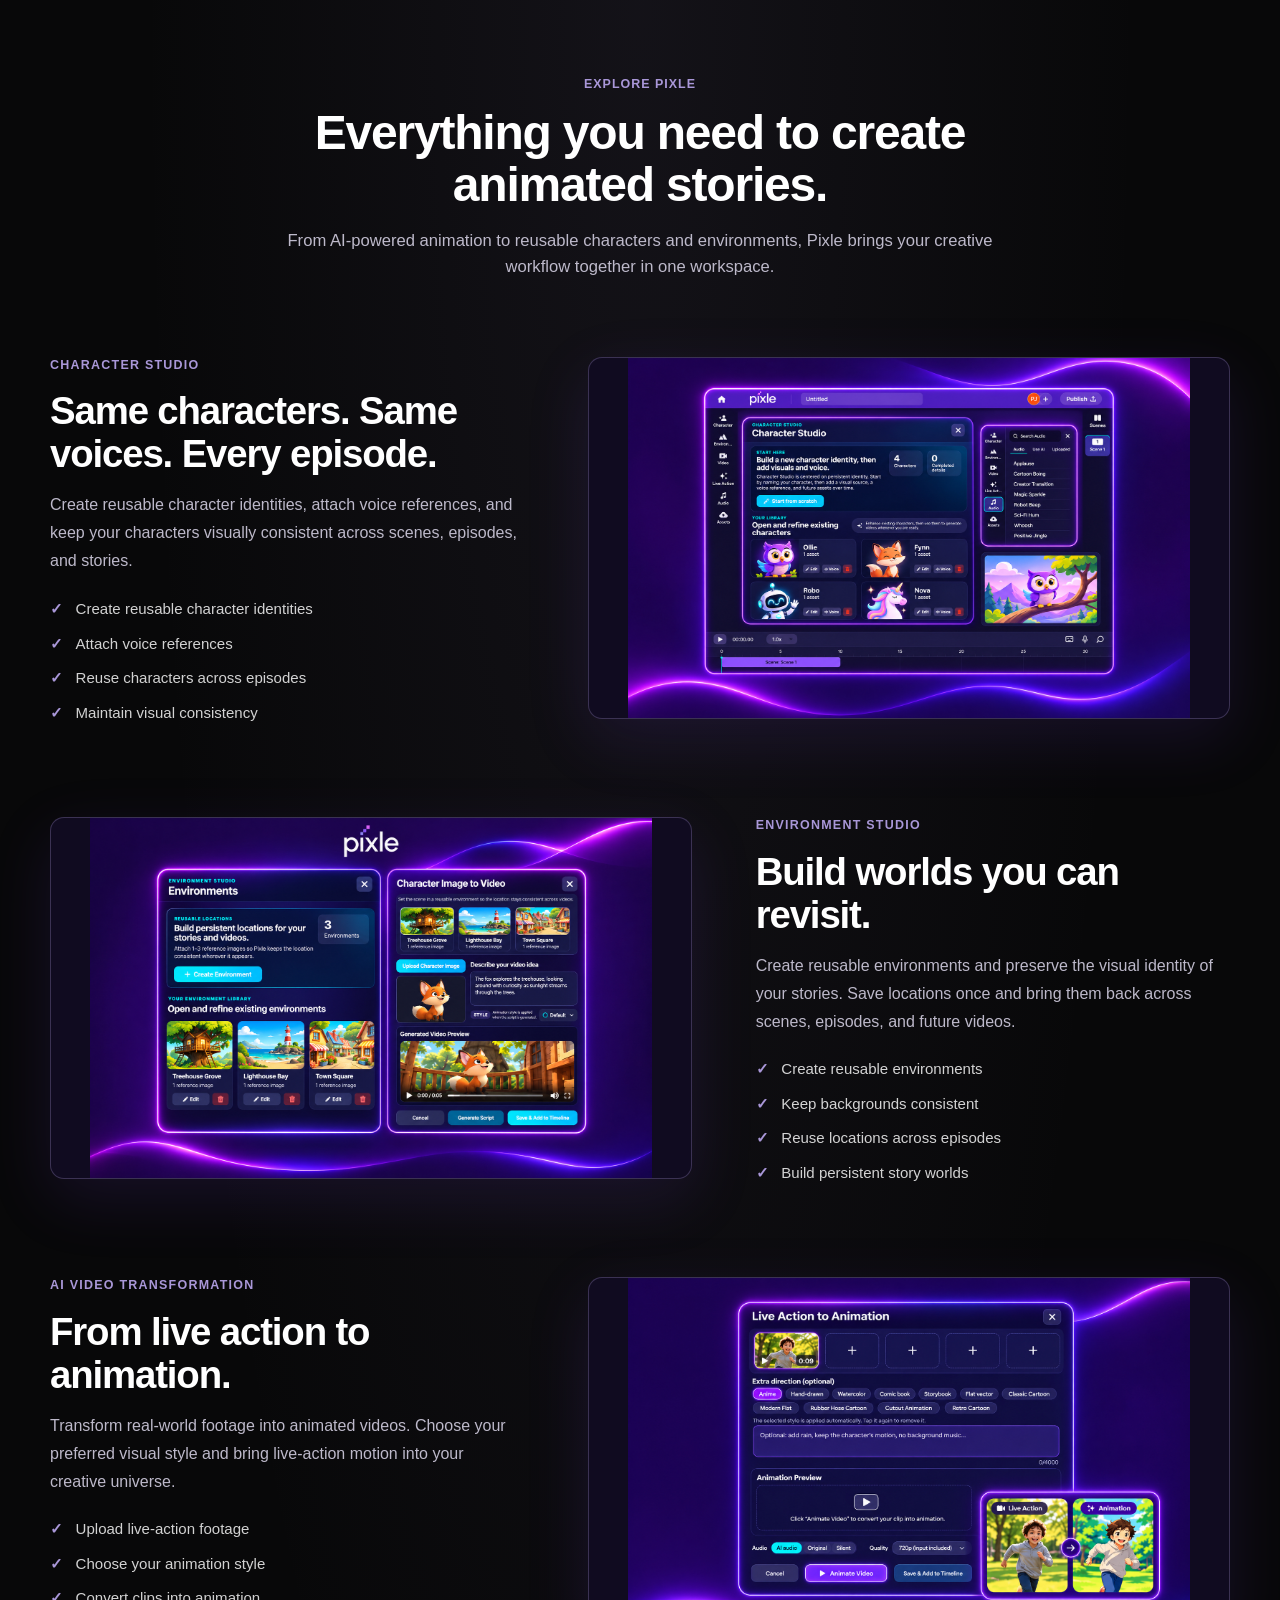
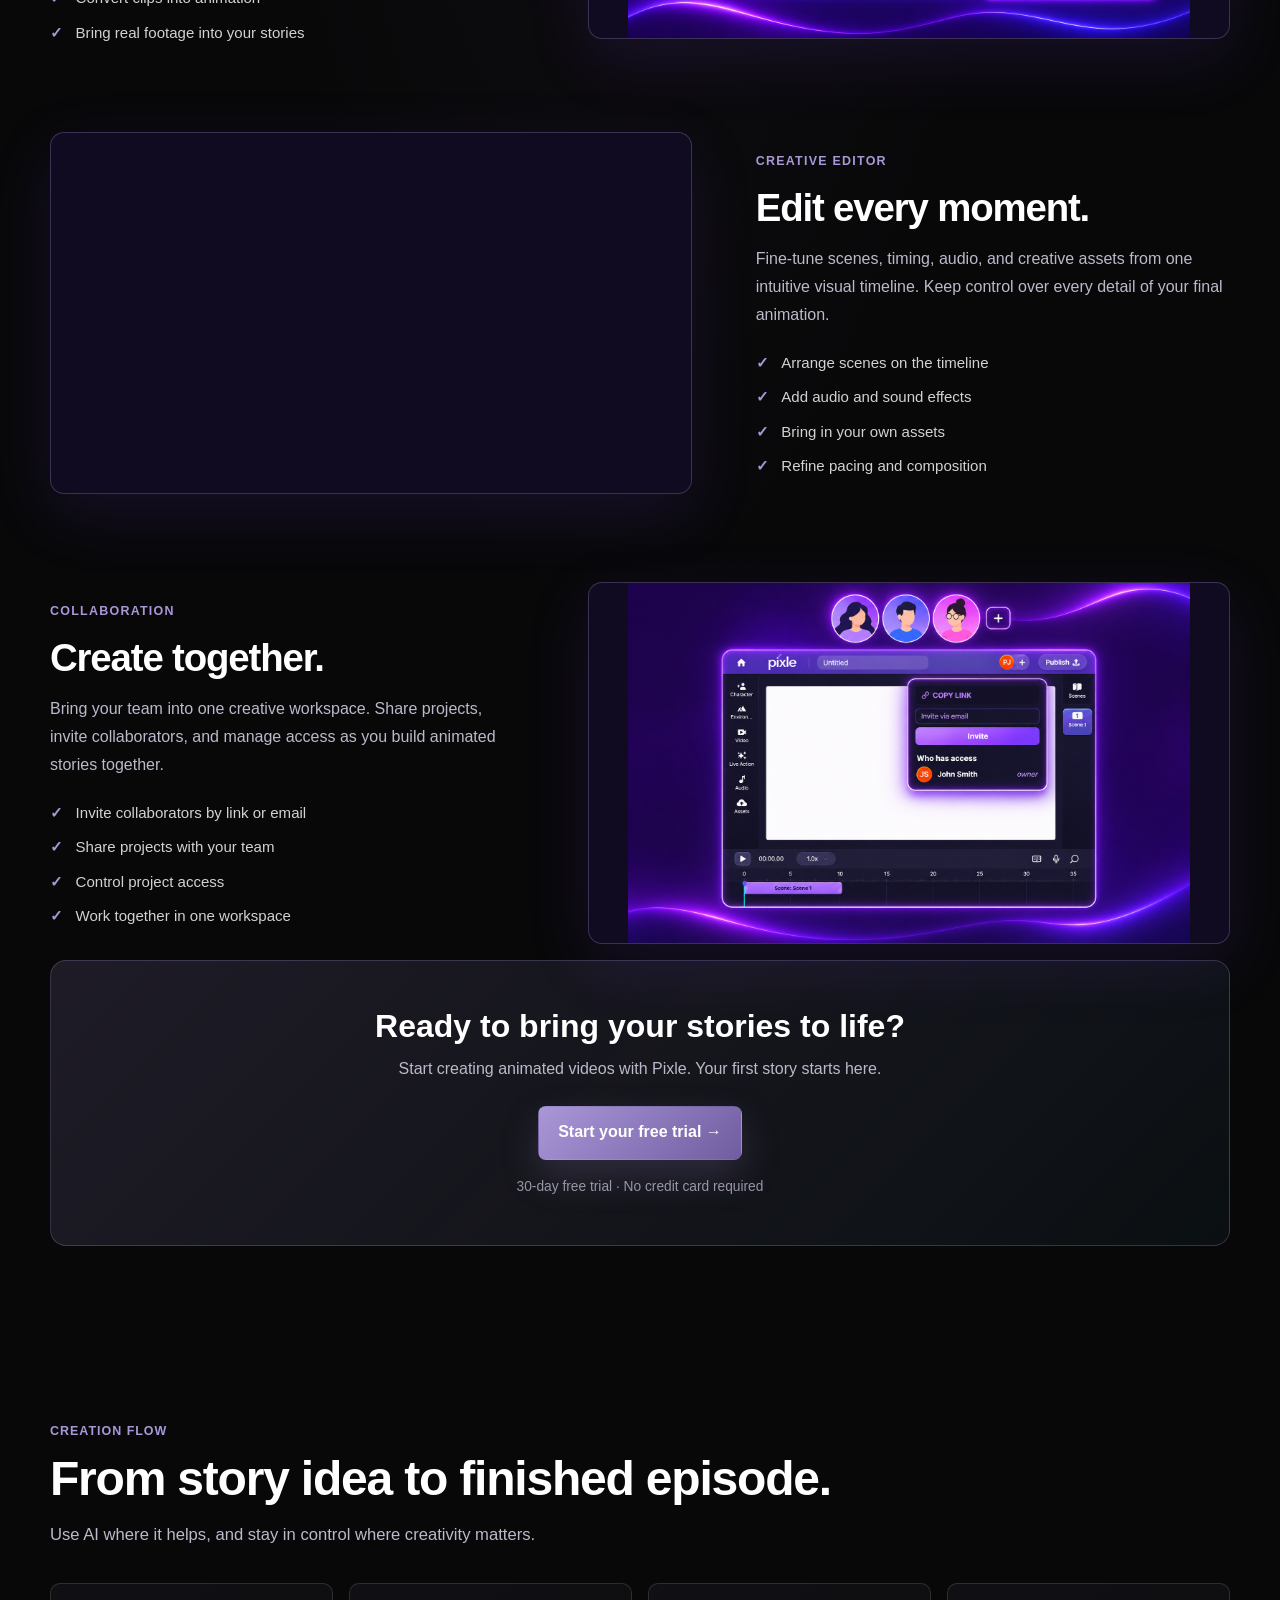
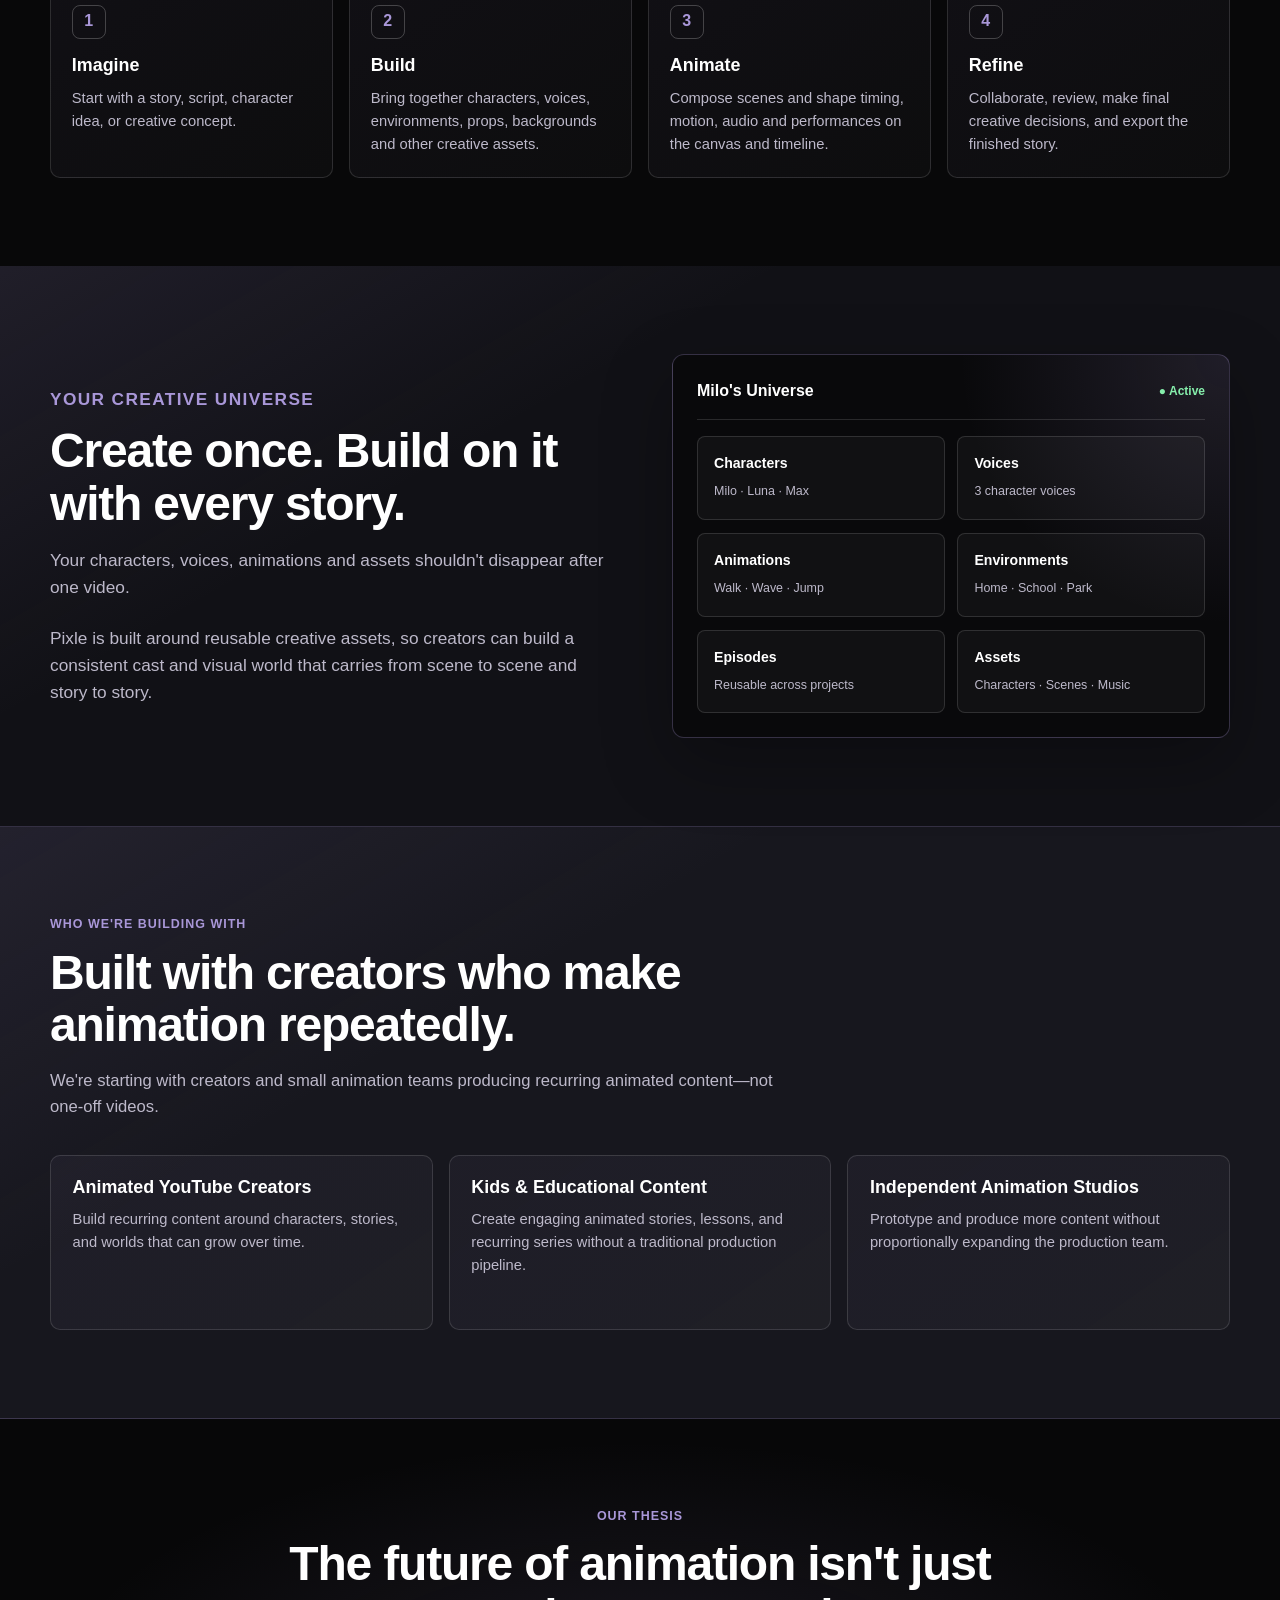
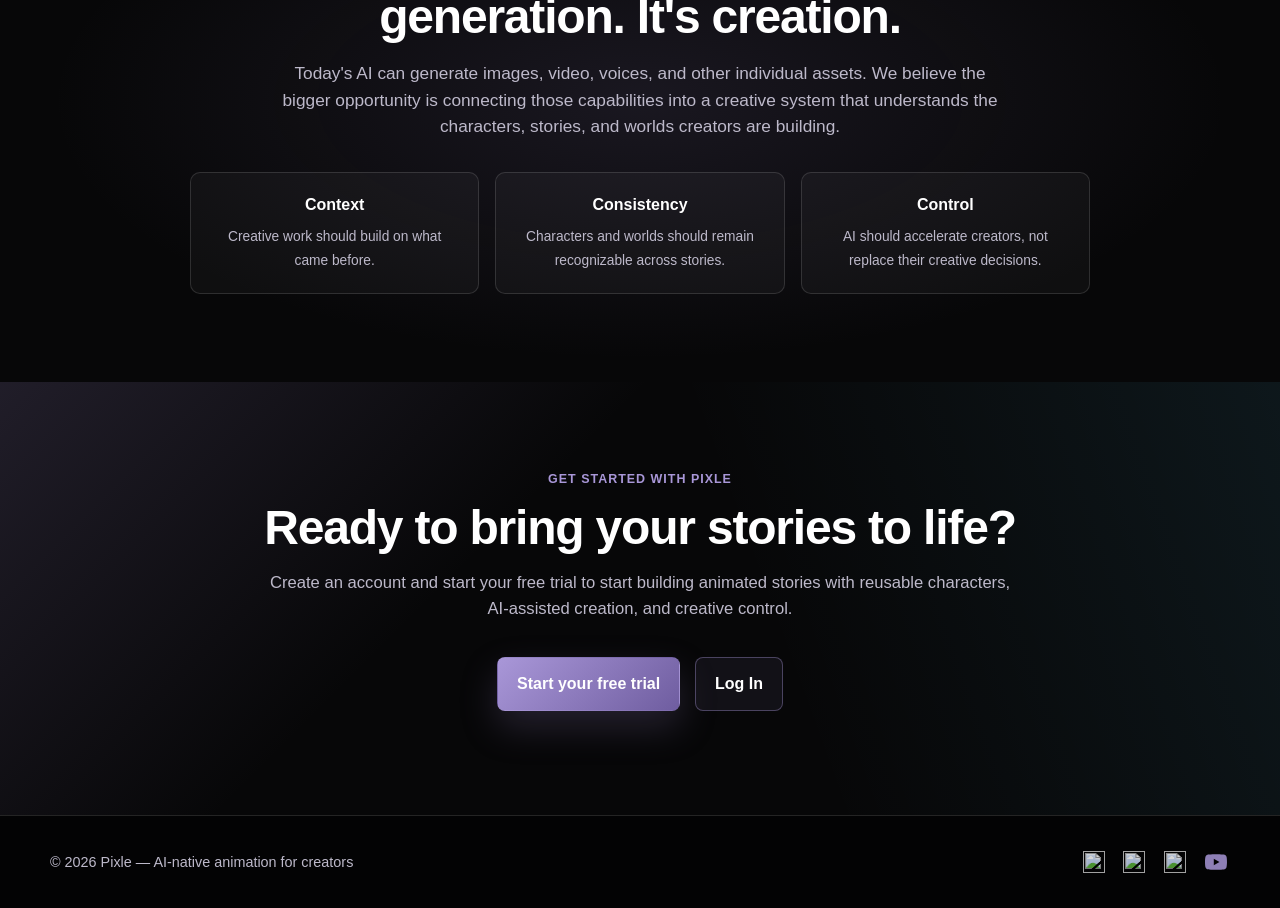
==== commit 02de5410: "Changes to structure" ====
--- a/index.html
+++ b/index.html
@@ -1409,8 +1409,6 @@
         </div>
 
     </section>
-
-
     <!-- SAMPLES -->
 
     <section class="samples" id="samples">
@@ -1496,95 +1494,6 @@
             </div>
         </div>
     </section>
-
-
-    <!-- POSITIONING -->
-
-    <section class="positioning">
-
-        <div class="section-content positioning-inner">
-
-            <div class="positioning-copy">
-
-                <p class="eyebrow">The problem</p>
-
-                <h2>
-                    Animation is still built like a traditional studio workflow.
-                </h2>
-
-                <p>
-                    Creating a single animated video can mean stitching together
-                    character design, rigging, animation, voice, backgrounds,
-                    editing, and review across multiple tools.
-                </p>
-
-                <br>
-
-                <p>
-                    Pixle brings that workflow into one AI-native creative
-                    workspace without taking control away from the creator.
-                </p>
-
-            </div>
-
-
-            <div class="contrast-card">
-
-                <div class="contrast-row">
-
-                    <div>
-                        <span class="contrast-label">Traditional</span>
-                    </div>
-
-                    <div class="contrast-arrow">→</div>
-
-                    <div>
-                        <span class="contrast-value">
-                            One connected workspace
-                        </span>
-                    </div>
-
-                </div>
-
-                <div class="contrast-row">
-
-                    <div>
-                        <span class="contrast-label">One-off assets</span>
-                    </div>
-
-                    <div class="contrast-arrow">→</div>
-
-                    <div>
-                        <span class="contrast-value">
-                            Reusable characters & worlds
-                        </span>
-                    </div>
-
-                </div>
-
-                <div class="contrast-row">
-
-                    <div>
-                        <span class="contrast-label">Manual production</span>
-                    </div>
-
-                    <div class="contrast-arrow">→</div>
-
-                    <div>
-                        <span class="contrast-value">
-                            AI-assisted creation
-                        </span>
-                    </div>
-
-                </div>
-
-            </div>
-
-        </div>
-
-    </section>
-
-
     <!-- PRODUCT FEATURES -->
 
     <section class="product" id="product">
@@ -1758,8 +1667,86 @@
 
         </div>
     </section>
-
-
+    <!-- WORKFLOW -->
+
+    <section class="workflow" id="workflow">
+
+        <div class="section-content">
+
+            <p class="eyebrow">Creation flow</p>
+
+            <h2>
+                From story idea to finished episode.
+            </h2>
+
+            <p class="section-intro">
+                Use AI where it helps, and stay in control where creativity
+                matters.
+            </p>
+
+
+            <div class="workflow-grid">
+
+                <article class="workflow-card">
+
+                    <div class="workflow-number">1</div>
+
+                    <h3>Imagine</h3>
+
+                    <p>
+                        Start with a story, script, character idea, or
+                        creative concept.
+                    </p>
+
+                </article>
+
+
+                <article class="workflow-card">
+
+                    <div class="workflow-number">2</div>
+
+                    <h3>Build</h3>
+
+                    <p>
+                        Bring together characters, voices, environments,
+                        props, backgrounds and other creative assets.
+                    </p>
+
+                </article>
+
+
+                <article class="workflow-card">
+
+                    <div class="workflow-number">3</div>
+
+                    <h3>Animate</h3>
+
+                    <p>
+                        Compose scenes and shape timing, motion, audio and
+                        performances on the canvas and timeline.
+                    </p>
+
+                </article>
+
+
+                <article class="workflow-card">
+
+                    <div class="workflow-number">4</div>
+
+                    <h3>Refine</h3>
+
+                    <p>
+                        Collaborate, review, make final creative decisions,
+                        and export the finished story.
+                    </p>
+
+                </article>
+
+            </div>
+
+        </div>
+
+    </section>
     <!-- CHARACTERS / PERSISTENT IP -->
 
     <section class="ip" id="characters">
@@ -1844,90 +1831,6 @@
         </div>
 
     </section>
-
-
-    <!-- WORKFLOW -->
-
-    <section class="workflow" id="workflow">
-
-        <div class="section-content">
-
-            <p class="eyebrow">Creation flow</p>
-
-            <h2>
-                From story idea to finished episode.
-            </h2>
-
-            <p class="section-intro">
-                Use AI where it helps, and stay in control where creativity
-                matters.
-            </p>
-
-
-            <div class="workflow-grid">
-
-                <article class="workflow-card">
-
-                    <div class="workflow-number">1</div>
-
-                    <h3>Imagine</h3>
-
-                    <p>
-                        Start with a story, script, character idea, or
-                        creative concept.
-                    </p>
-
-                </article>
-
-
-                <article class="workflow-card">
-
-                    <div class="workflow-number">2</div>
-
-                    <h3>Build</h3>
-
-                    <p>
-                        Bring together characters, voices, environments,
-                        props, backgrounds and other creative assets.
-                    </p>
-
-                </article>
-
-
-                <article class="workflow-card">
-
-                    <div class="workflow-number">3</div>
-
-                    <h3>Animate</h3>
-
-                    <p>
-                        Compose scenes and shape timing, motion, audio and
-                        performances on the canvas and timeline.
-                    </p>
-
-                </article>
-
-
-                <article class="workflow-card">
-
-                    <div class="workflow-number">4</div>
-
-                    <h3>Refine</h3>
-
-                    <p>
-                        Collaborate, review, make final creative decisions,
-                        and export the finished story.
-                    </p>
-
-                </article>
-
-            </div>
-
-        </div>
-
-    </section>
-
-
     <!-- AUDIENCE -->
 
     <section class="audience">
@@ -1989,8 +1892,6 @@
         </div>
 
     </section>
-
-
     <!-- FUTURE THESIS, WITHOUT REVEALING ROADMAP -->
 
     <section class="thesis">
@@ -2042,8 +1943,6 @@
         </div>
 
     </section>
-
-
     <!-- GET STARTED -->
 
     <section class="beta" id="get-started">
@@ -2076,6 +1975,7 @@
     </section>
 
 </main>
+
 
 
 <footer>
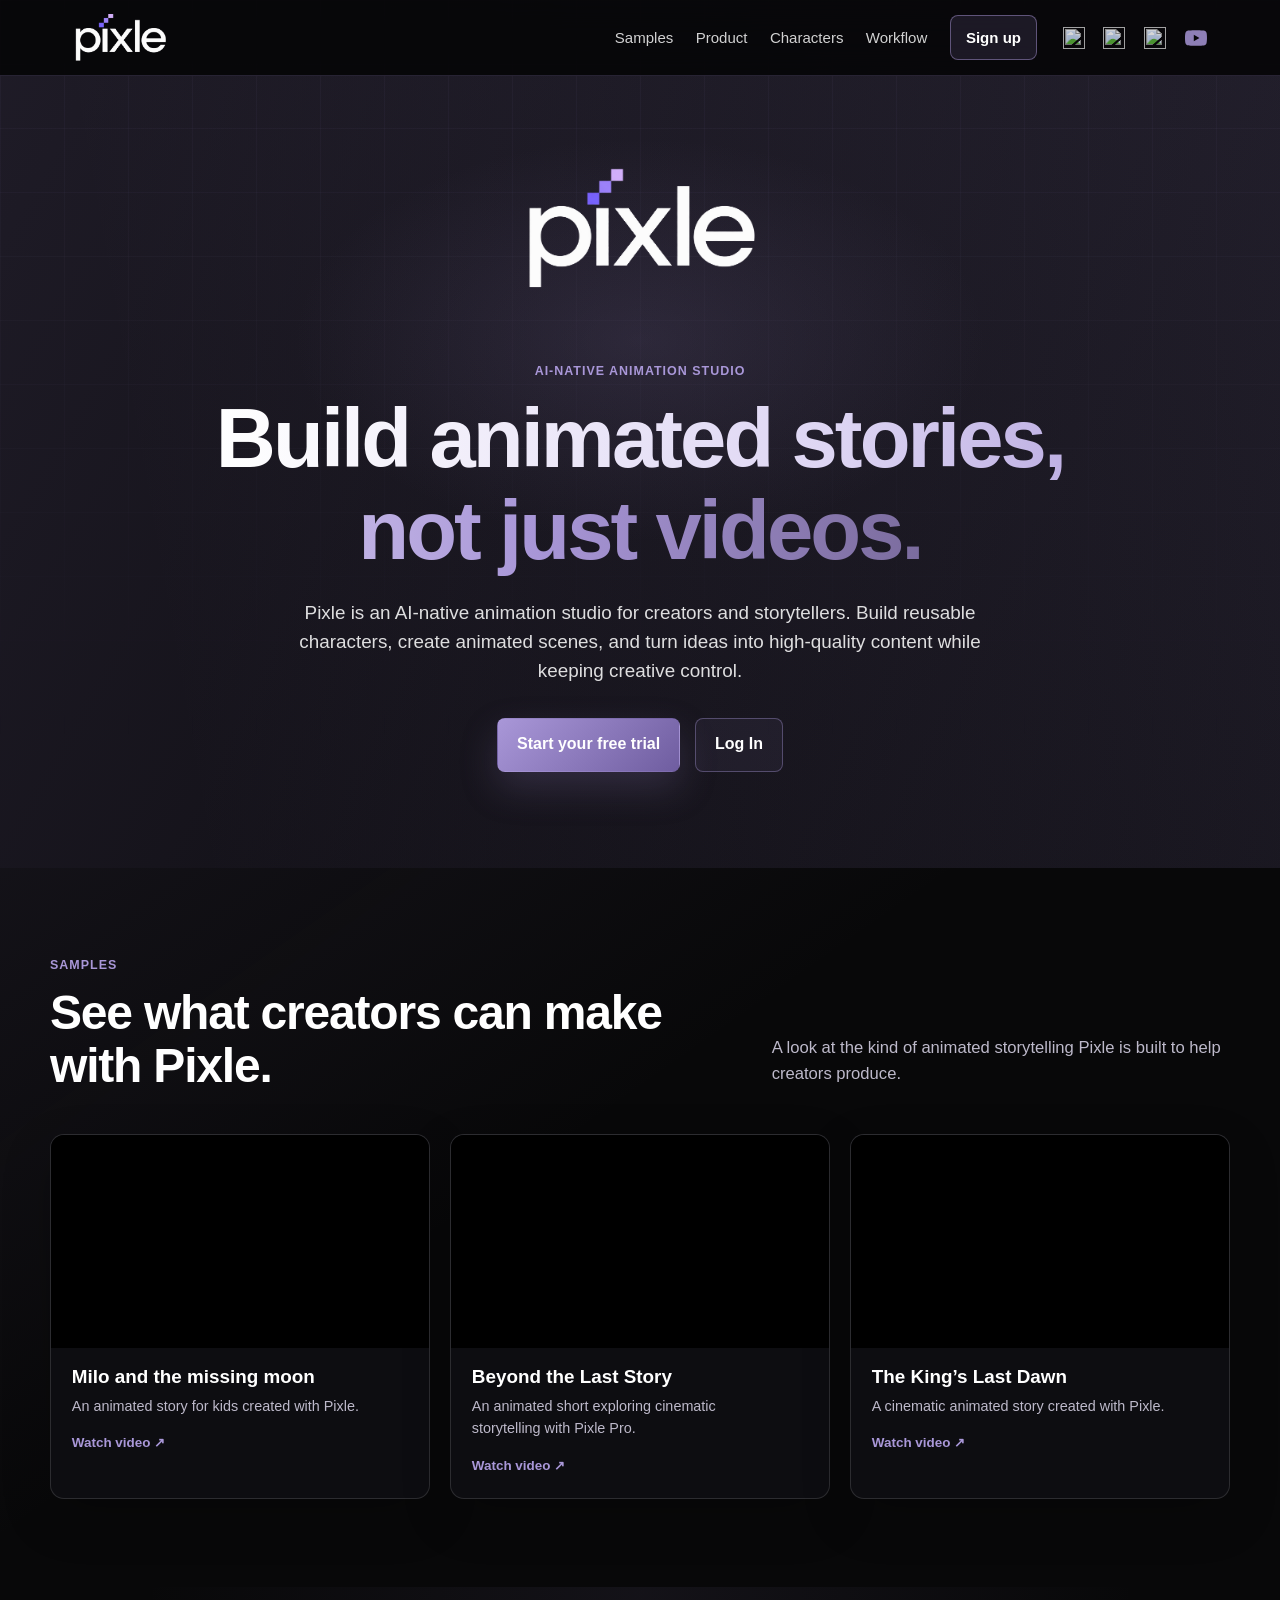
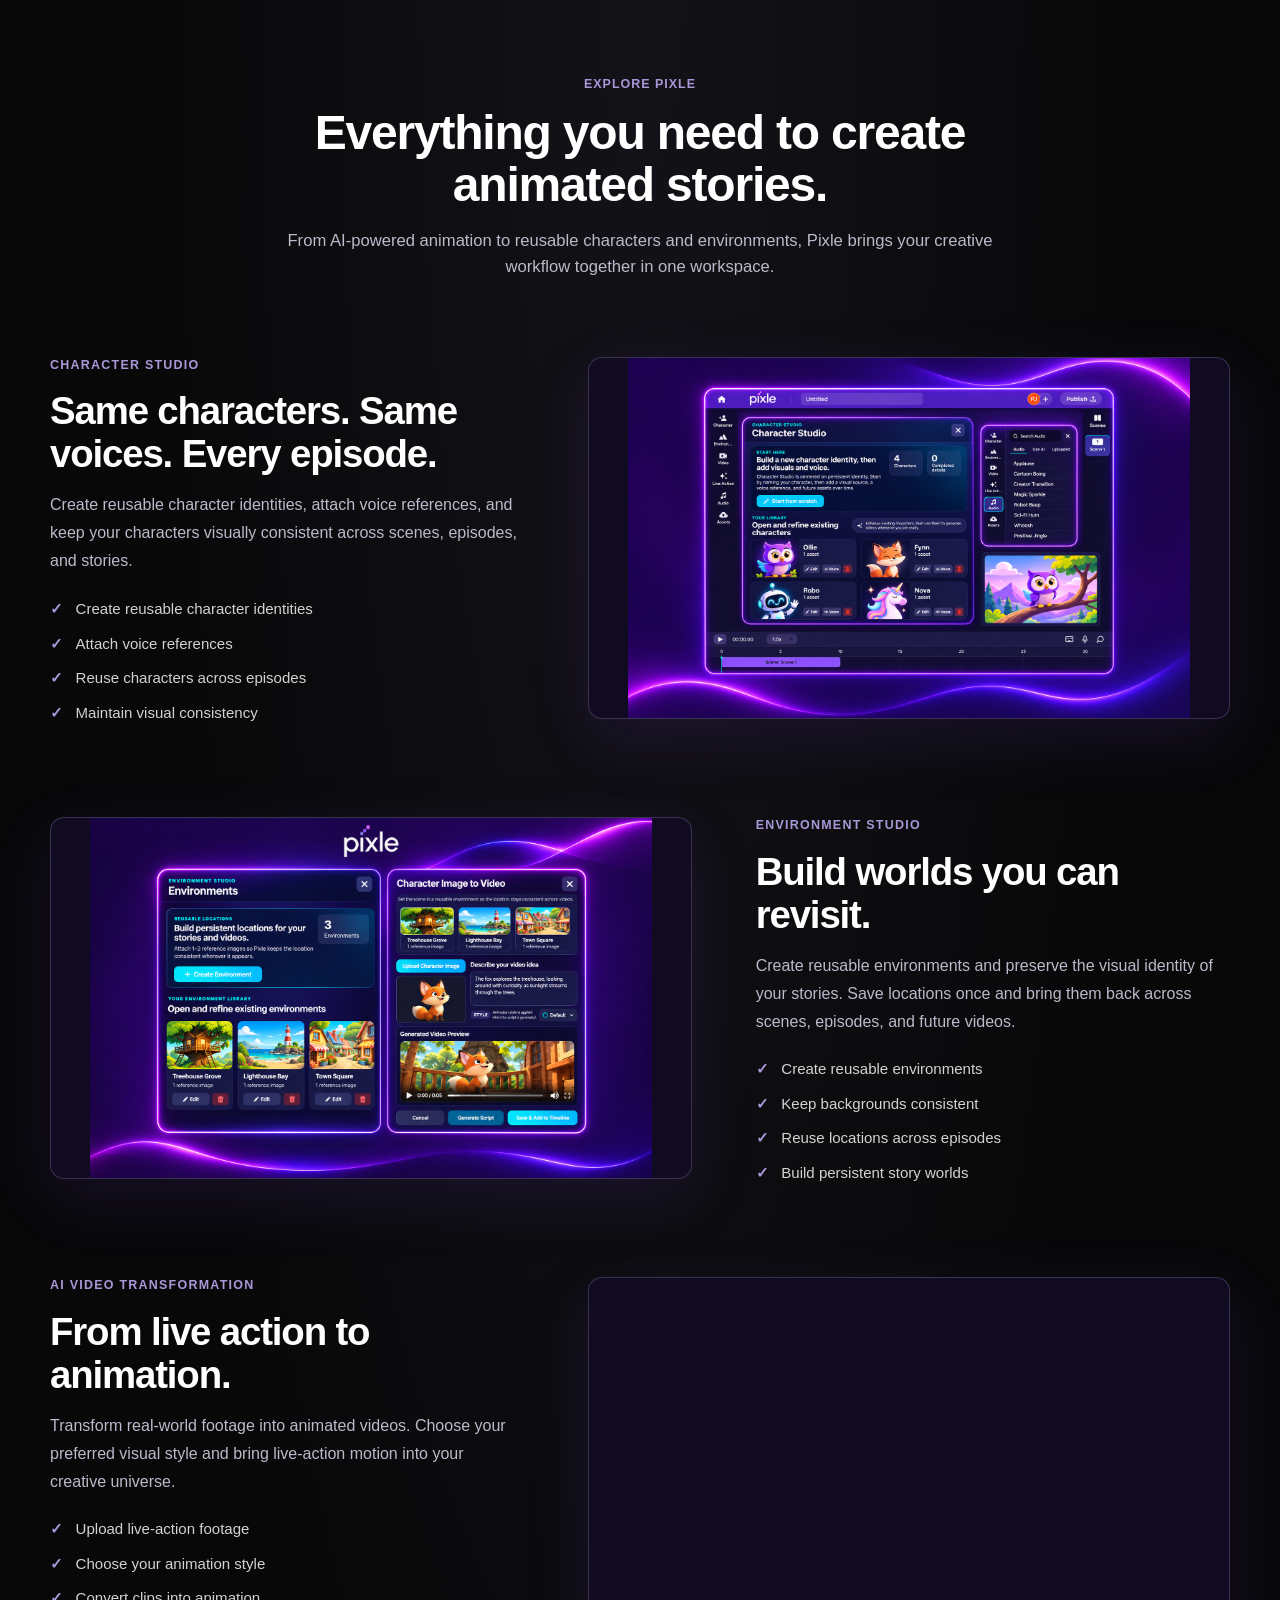
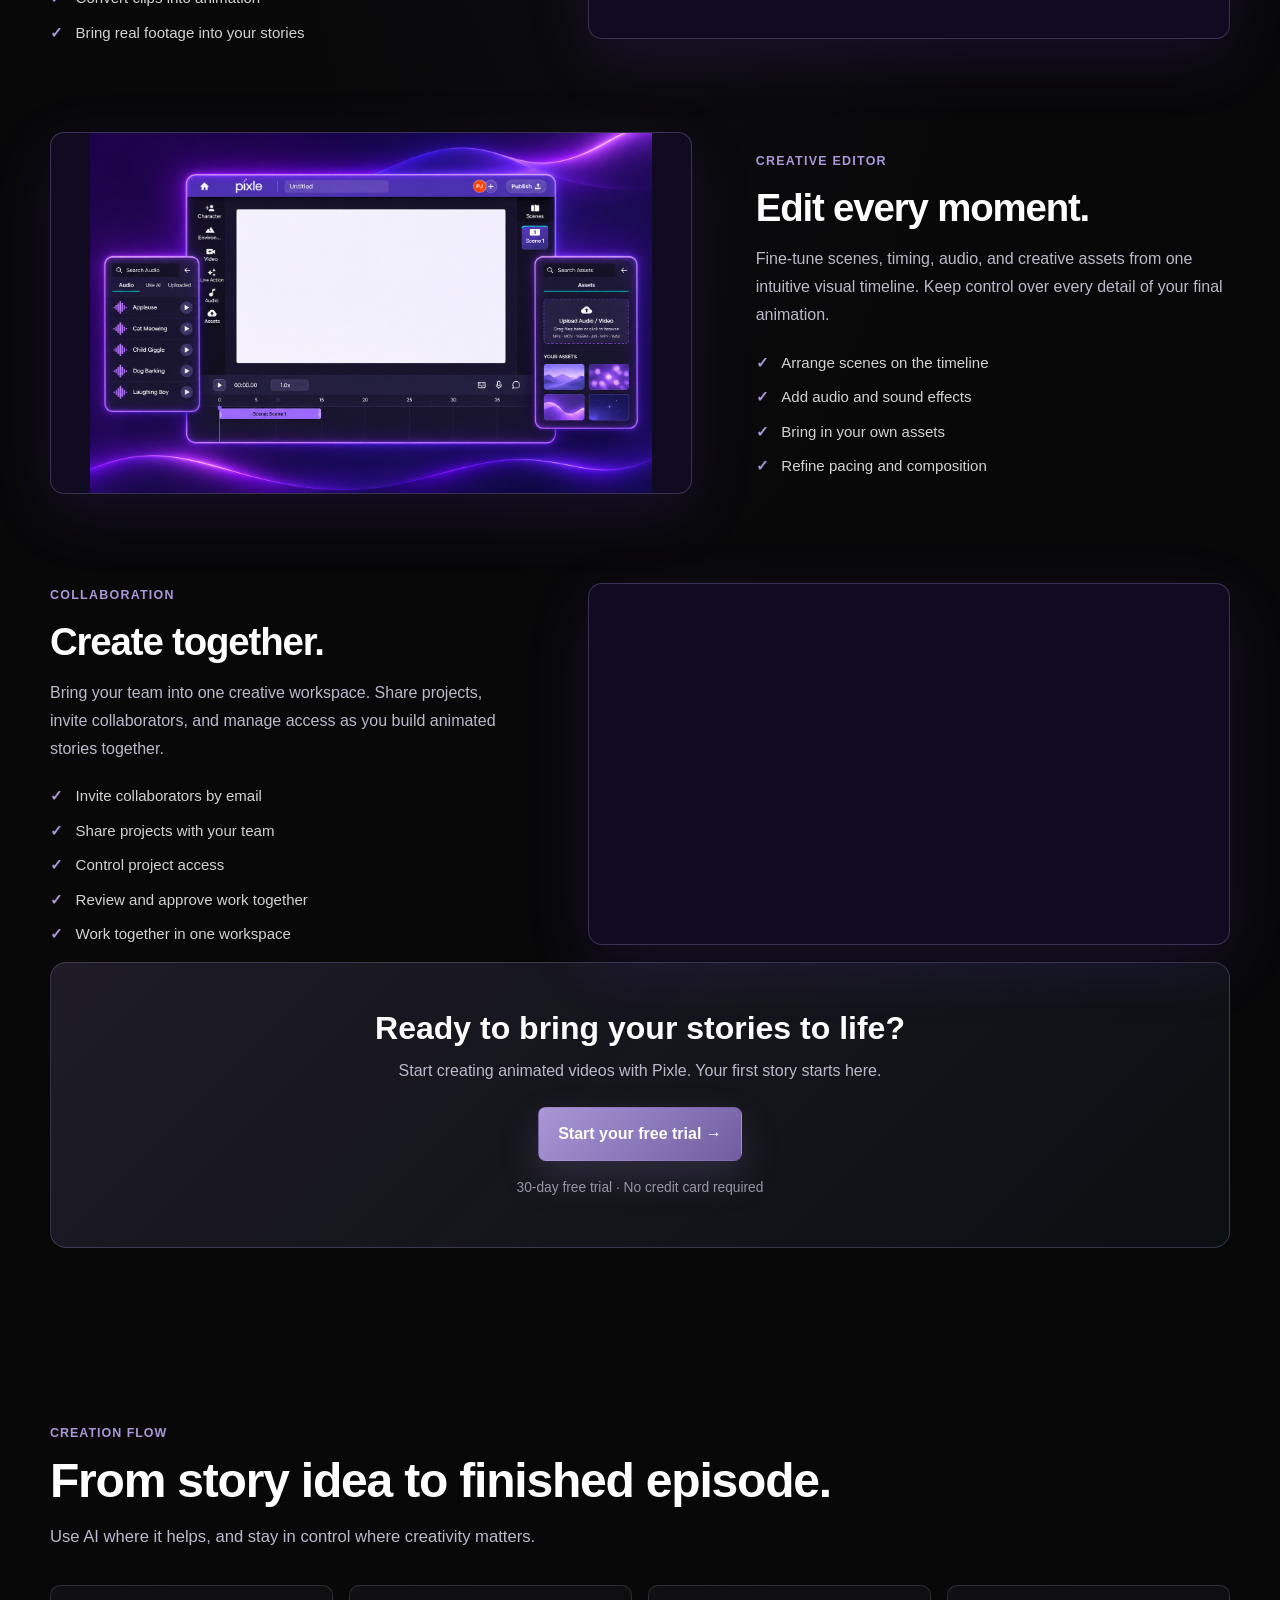
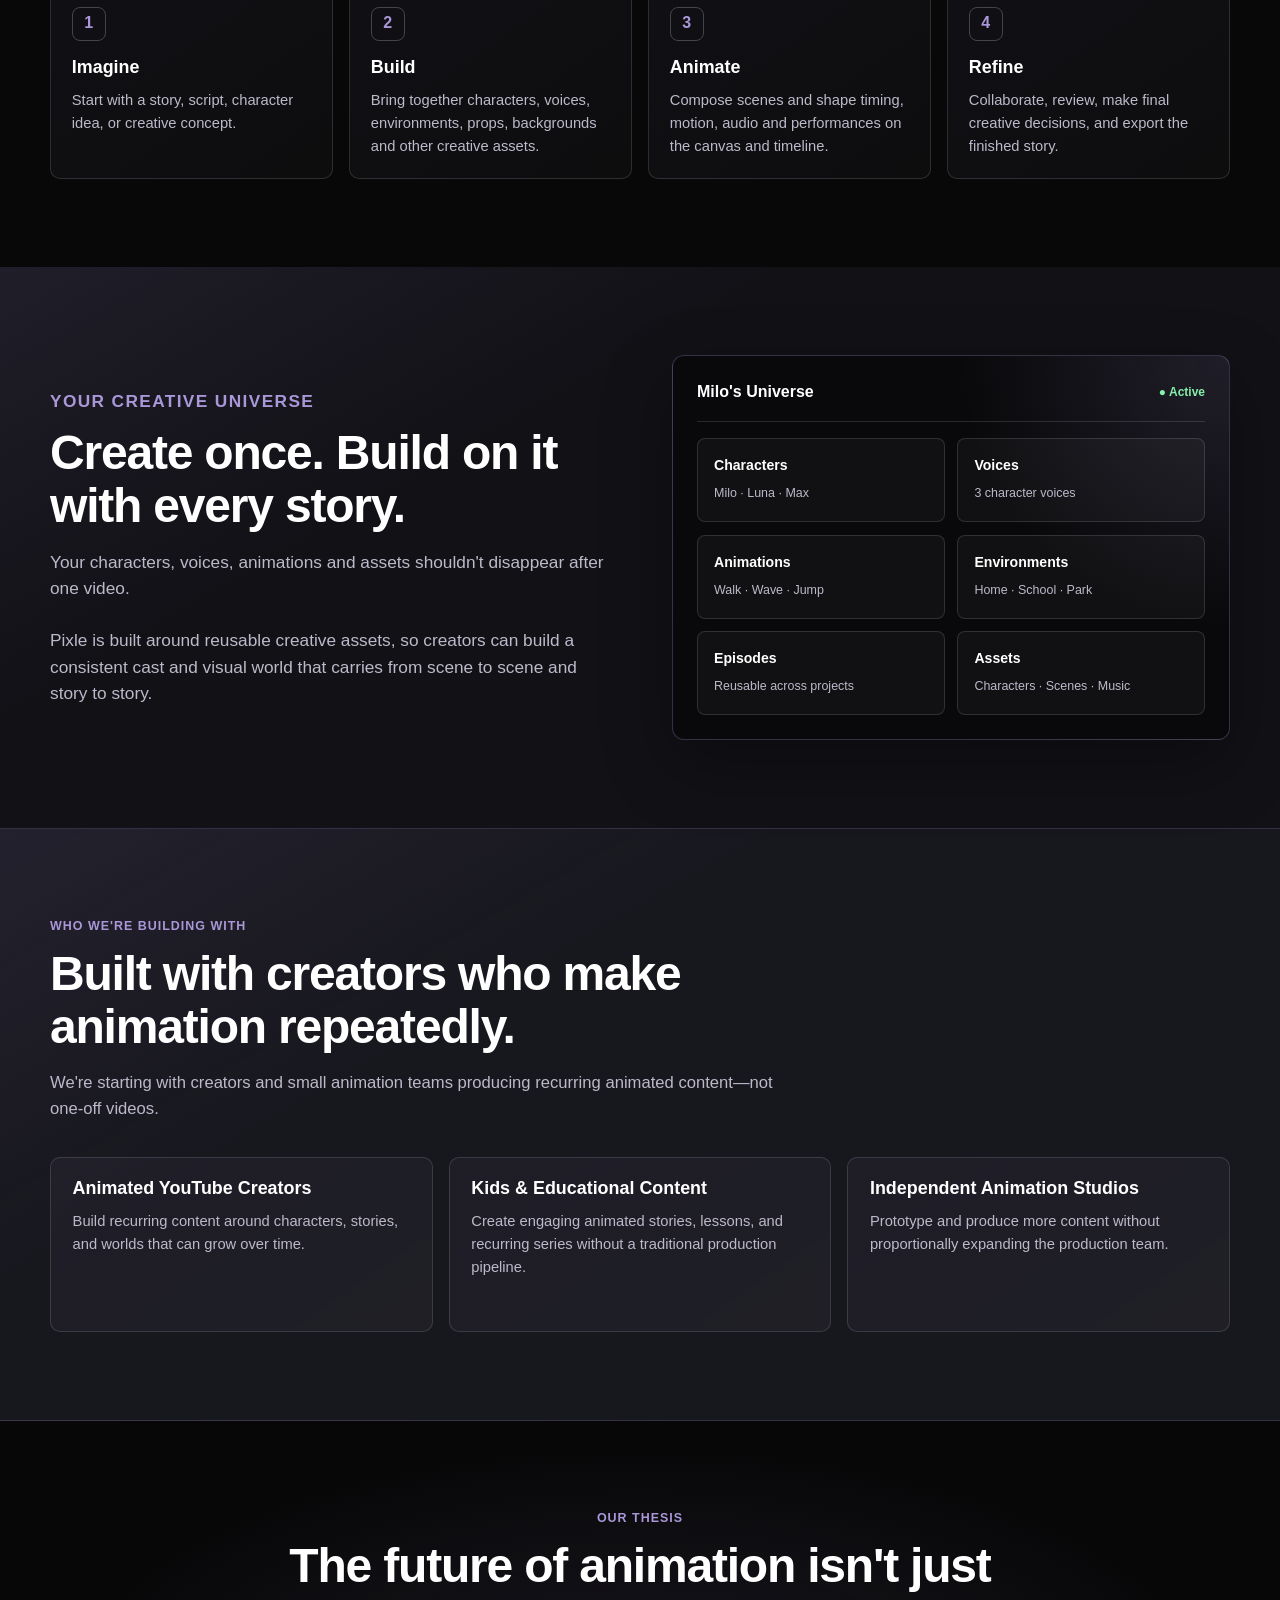
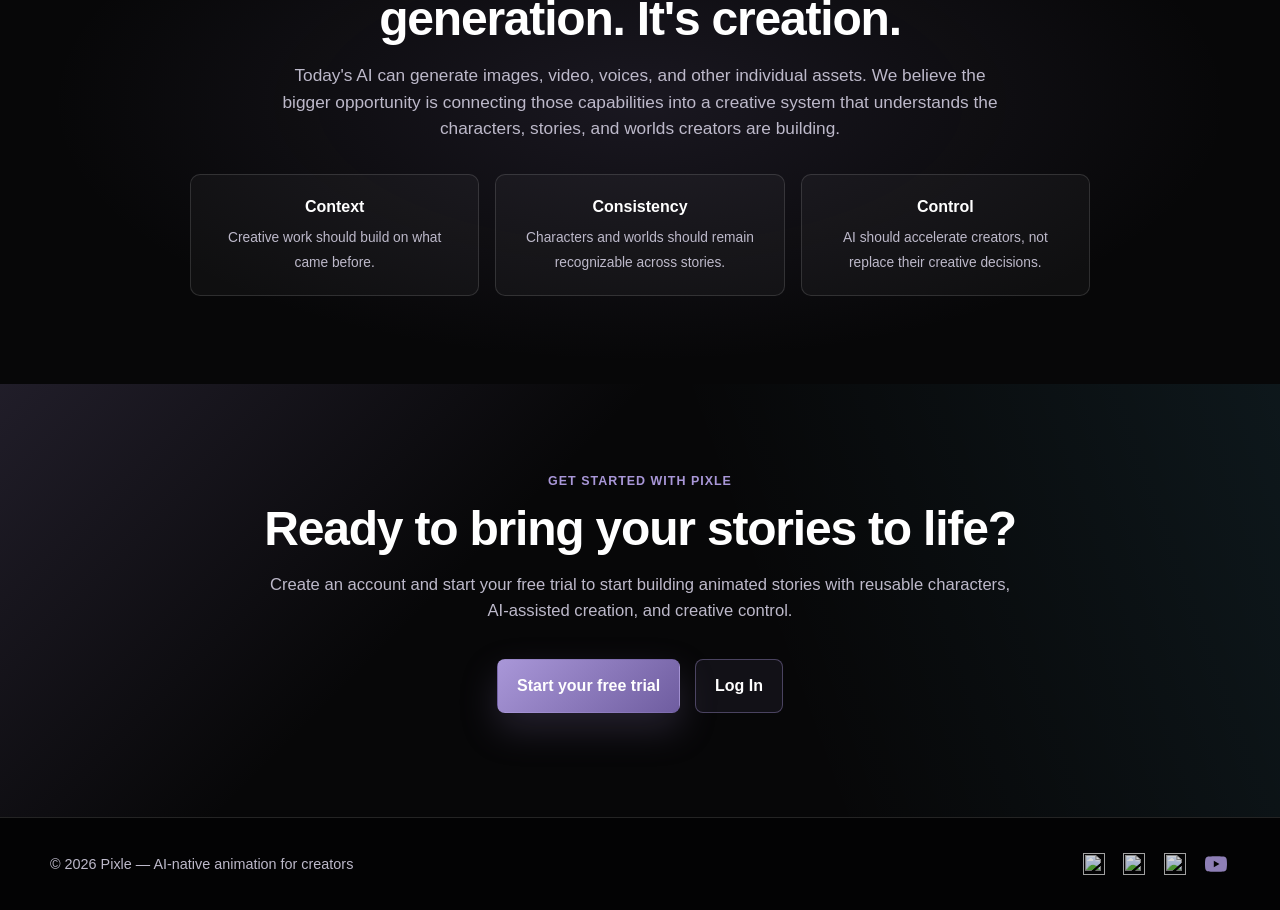
==== commit 649b56cb: "Added google analytics to landing page" ====
--- a/index.html
+++ b/index.html
@@ -3,6 +3,39 @@
 <head>
     <meta charset="UTF-8">
     <meta name="viewport" content="width=device-width, initial-scale=1.0">
+
+    <!-- Google tag (gtag.js) -->
+    <script async src="https://www.googletagmanager.com/gtag/js?id=G-VW2S0SK06N"></script>
+    <script>
+        window.dataLayer = window.dataLayer || [];
+        function gtag() { dataLayer.push(arguments); }
+        gtag('js', new Date());
+        gtag('config', 'G-VW2S0SK06N');
+
+        function trackSignupClick(event, buttonLocation) {
+            var link = event.currentTarget;
+            var destination = link.href;
+
+            if (typeof gtag !== 'function') return;
+
+            event.preventDefault();
+            var navigated = false;
+            function continueToSignup() {
+                if (navigated) return;
+                navigated = true;
+                window.location.href = destination;
+            }
+
+            gtag('event', 'signup_cta_click', {
+                button_location: buttonLocation,
+                event_callback: continueToSignup,
+                event_timeout: 1000
+            });
+
+            window.setTimeout(continueToSignup, 1200);
+        }
+    </script>
+
 
     <title>Pixle — Build Animated Stories, Not Just Videos</title>
 
@@ -1299,7 +1332,7 @@
             <a href="#product">Product</a>
             <a href="#characters">Characters</a>
             <a href="#workflow">Workflow</a>
-            <a href="https://app.pixle.pro/signup" class="nav-cta">Sign up</a>
+            <a href="https://app.pixle.pro/signup" class="nav-cta" onclick="trackSignupClick(event, 'nav')">Sign up</a>
 
             <div class="social-links" aria-label="Social links">
 
@@ -1397,7 +1430,7 @@
             </p>
 
             <div class="hero-actions">
-                <a href="https://app.pixle.pro/signup" class="button primary">
+                <a href="https://app.pixle.pro/signup" class="button primary" onclick="trackSignupClick(event, 'hero')">
                     Start your free trial
                 </a>
 
@@ -1635,9 +1668,10 @@
                         stories together.
                     </p>
                     <ul class="feature-benefits">
-                        <li>Invite collaborators by link or email</li>
+                        <li>Invite collaborators by email</li>
                         <li>Share projects with your team</li>
                         <li>Control project access</li>
+                        <li>Review and approve work together</li>
                         <li>Work together in one workspace</li>
                     </ul>
                 </div>
@@ -1659,7 +1693,7 @@
                     Start creating animated videos with Pixle.
                     Your first story starts here.
                 </p>
-                <a href="https://app.pixle.pro/signup" class="button primary">
+                <a href="https://app.pixle.pro/signup" class="button primary" onclick="trackSignupClick(event, 'feature_section')">
                     Start your free trial →
                 </a>
                 <p class="hero-note">30-day free trial · No credit card required</p>
@@ -1961,7 +1995,7 @@
             </p>
 
             <div class="hero-actions" style="margin-top: 1.75rem;">
-                <a href="https://app.pixle.pro/signup" class="button primary">
+                <a href="https://app.pixle.pro/signup" class="button primary" onclick="trackSignupClick(event, 'footer')">
                     Start your free trial
                 </a>
 
@@ -1975,7 +2009,6 @@
     </section>
 
 </main>
-
 
 
 <footer>
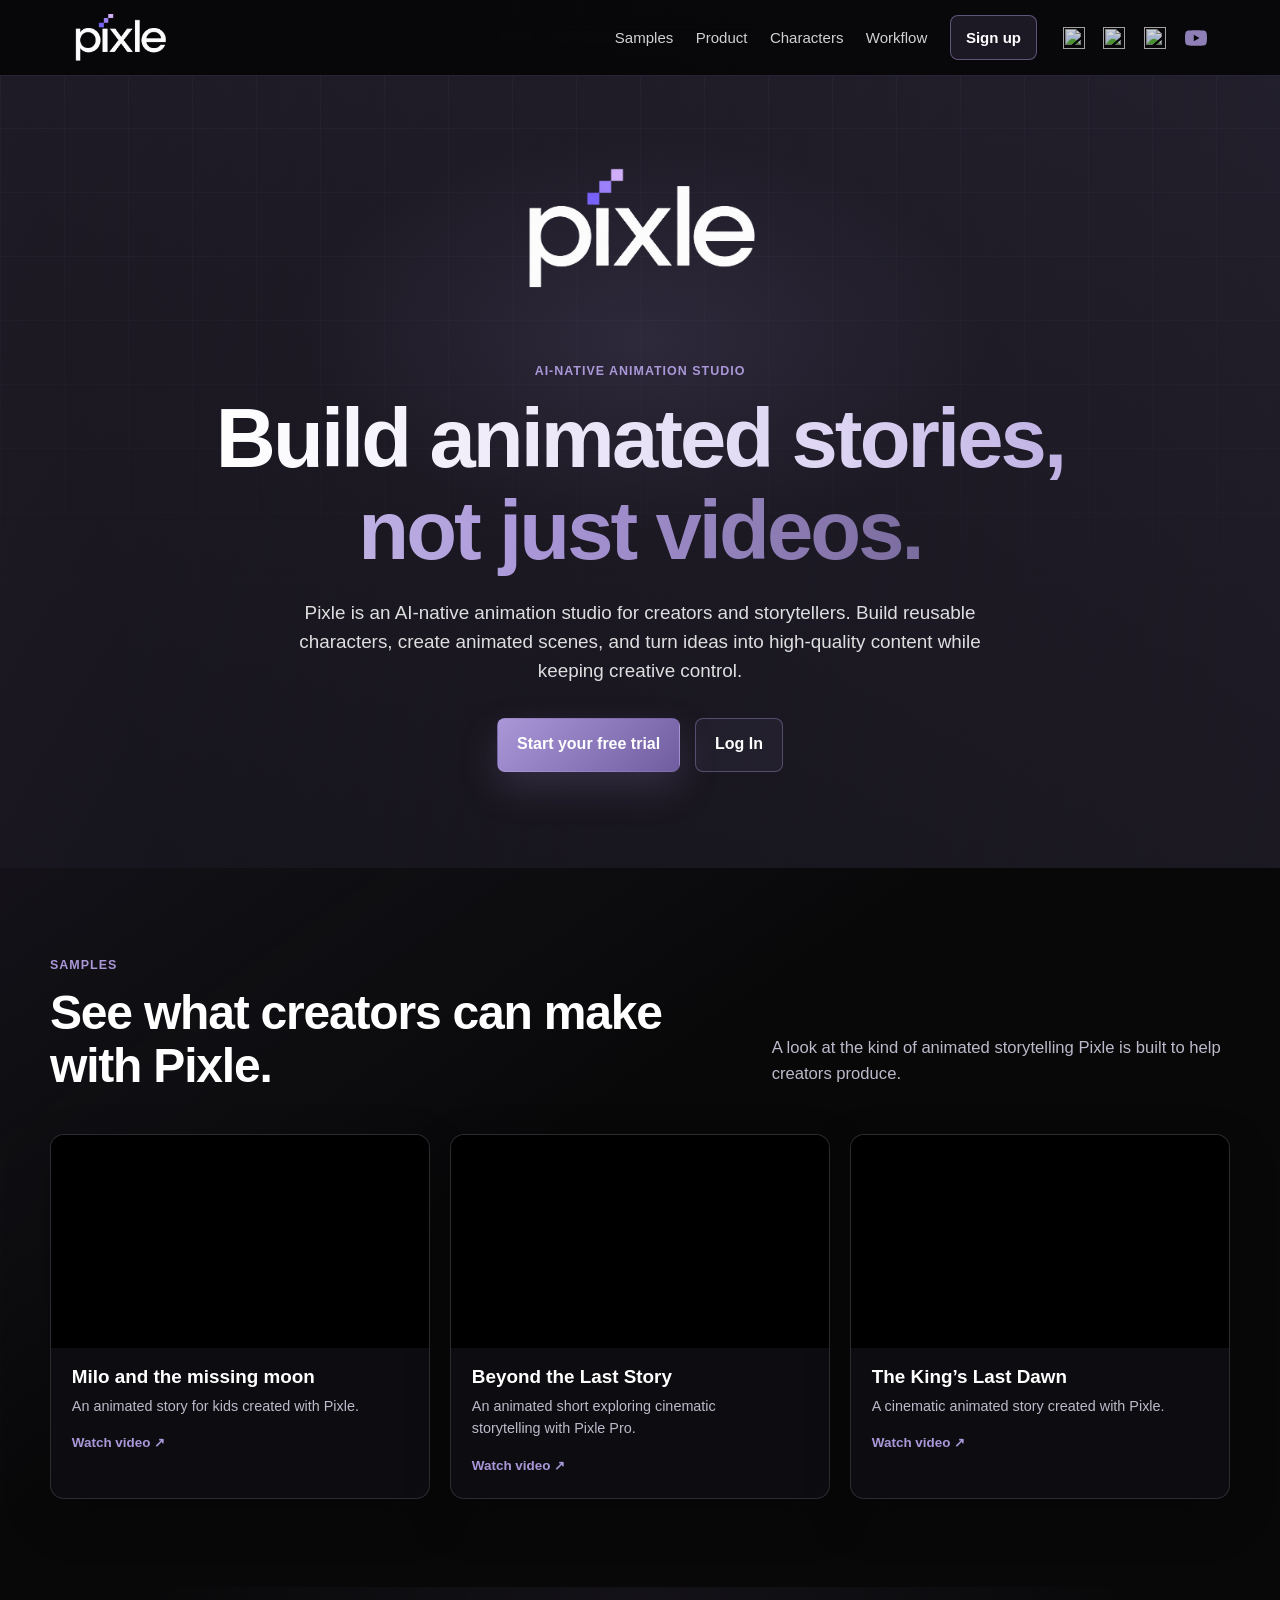
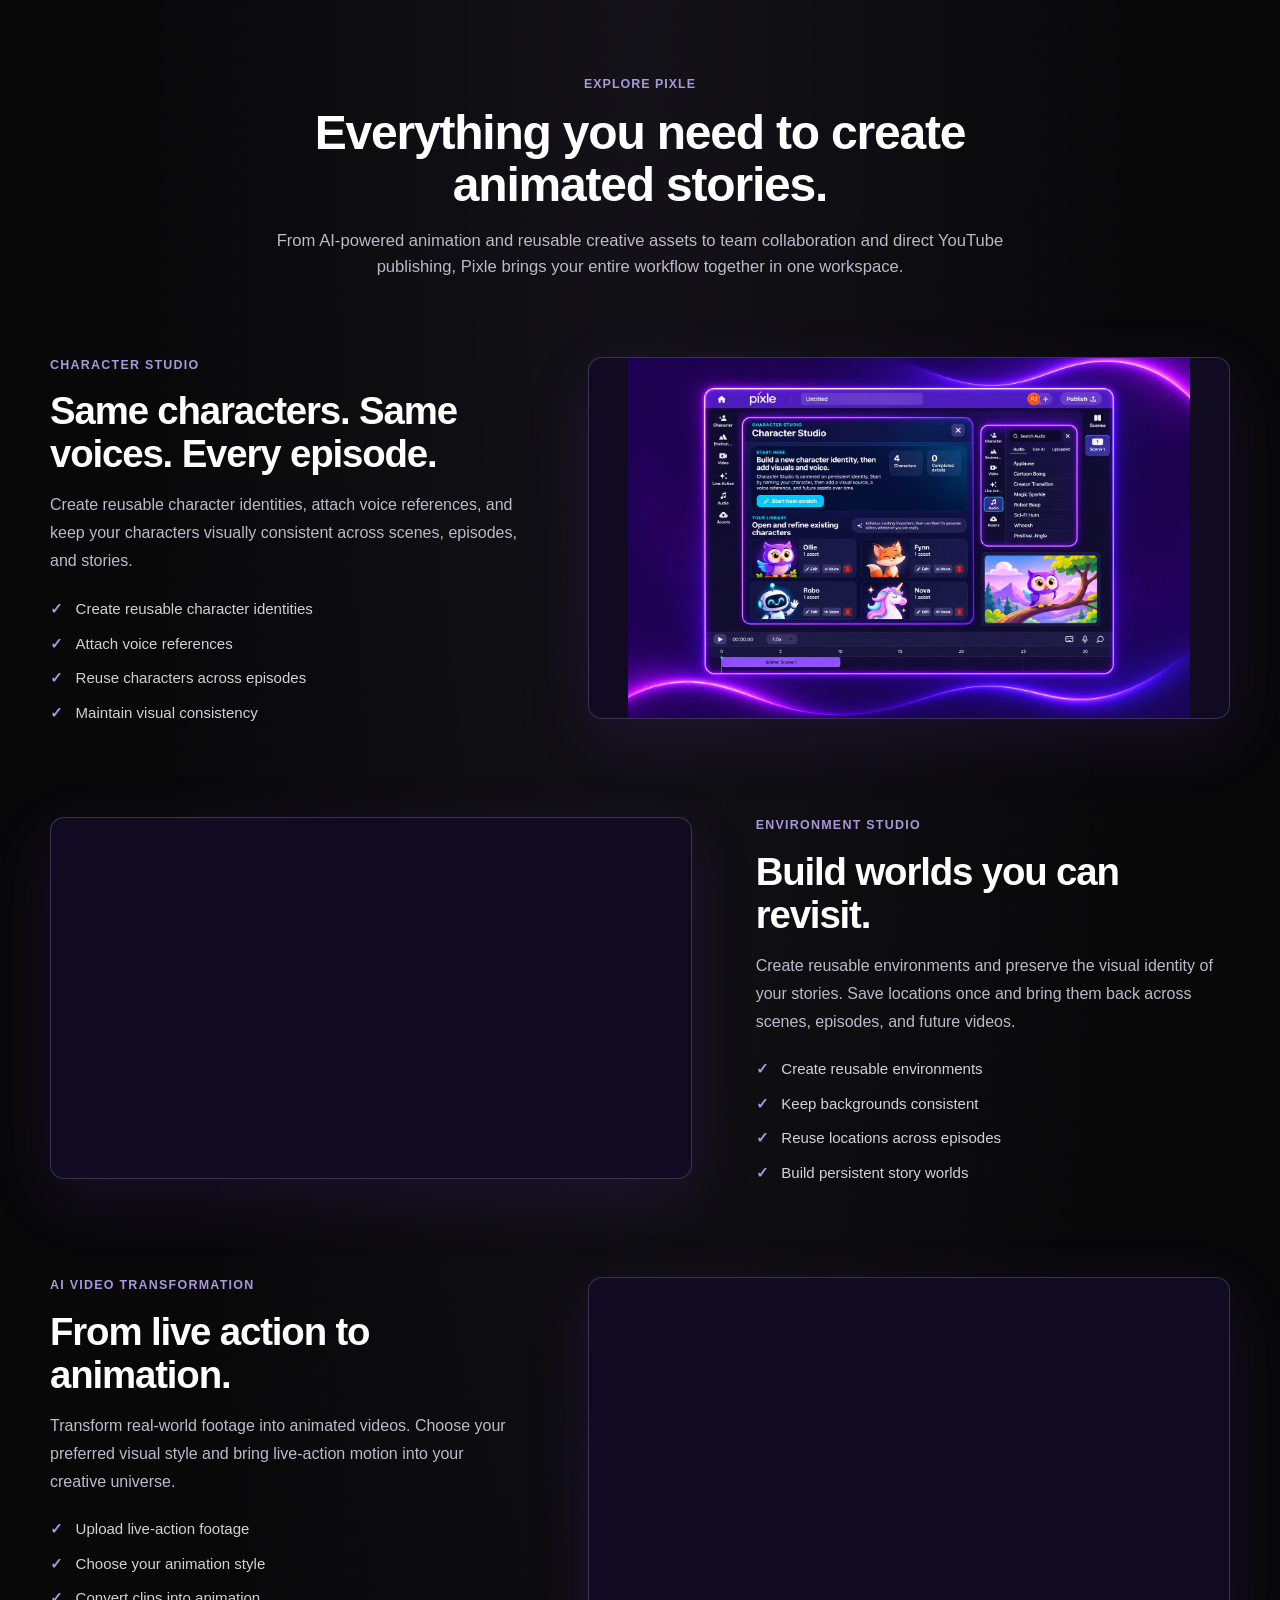
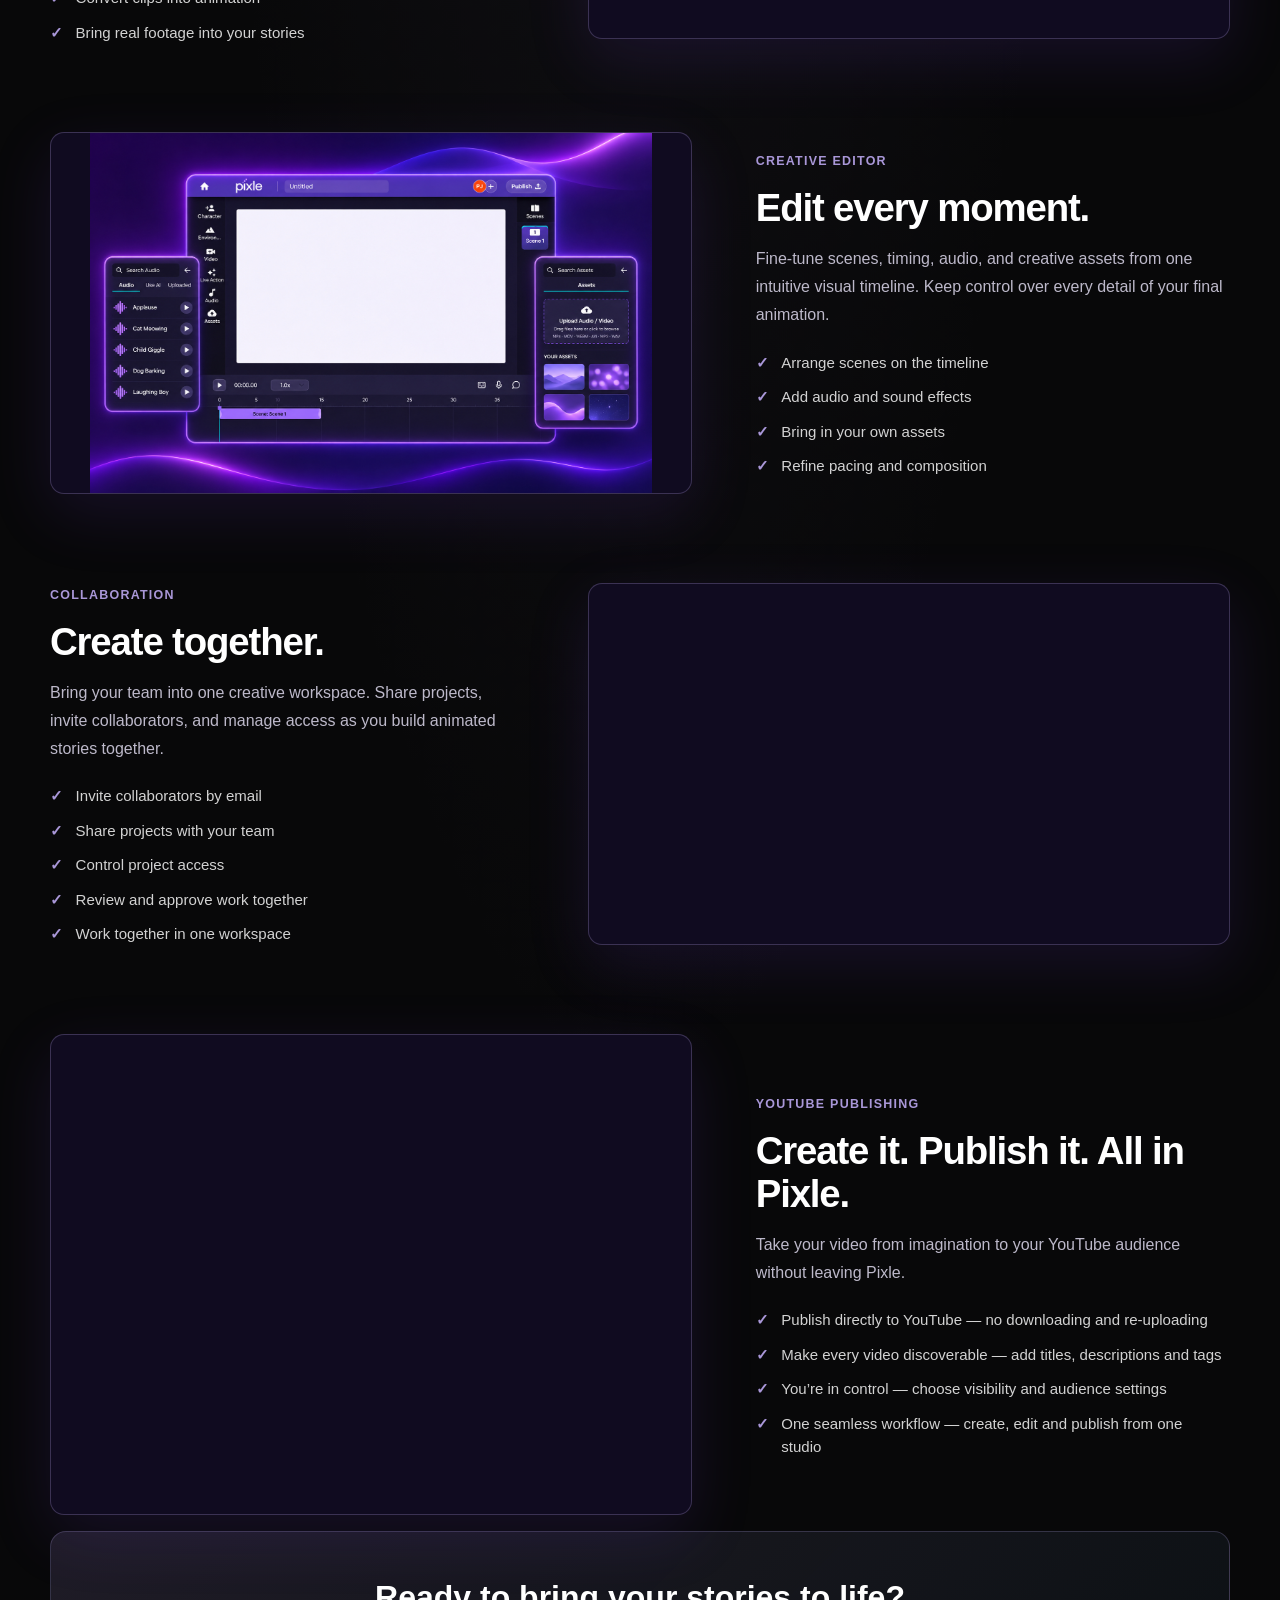
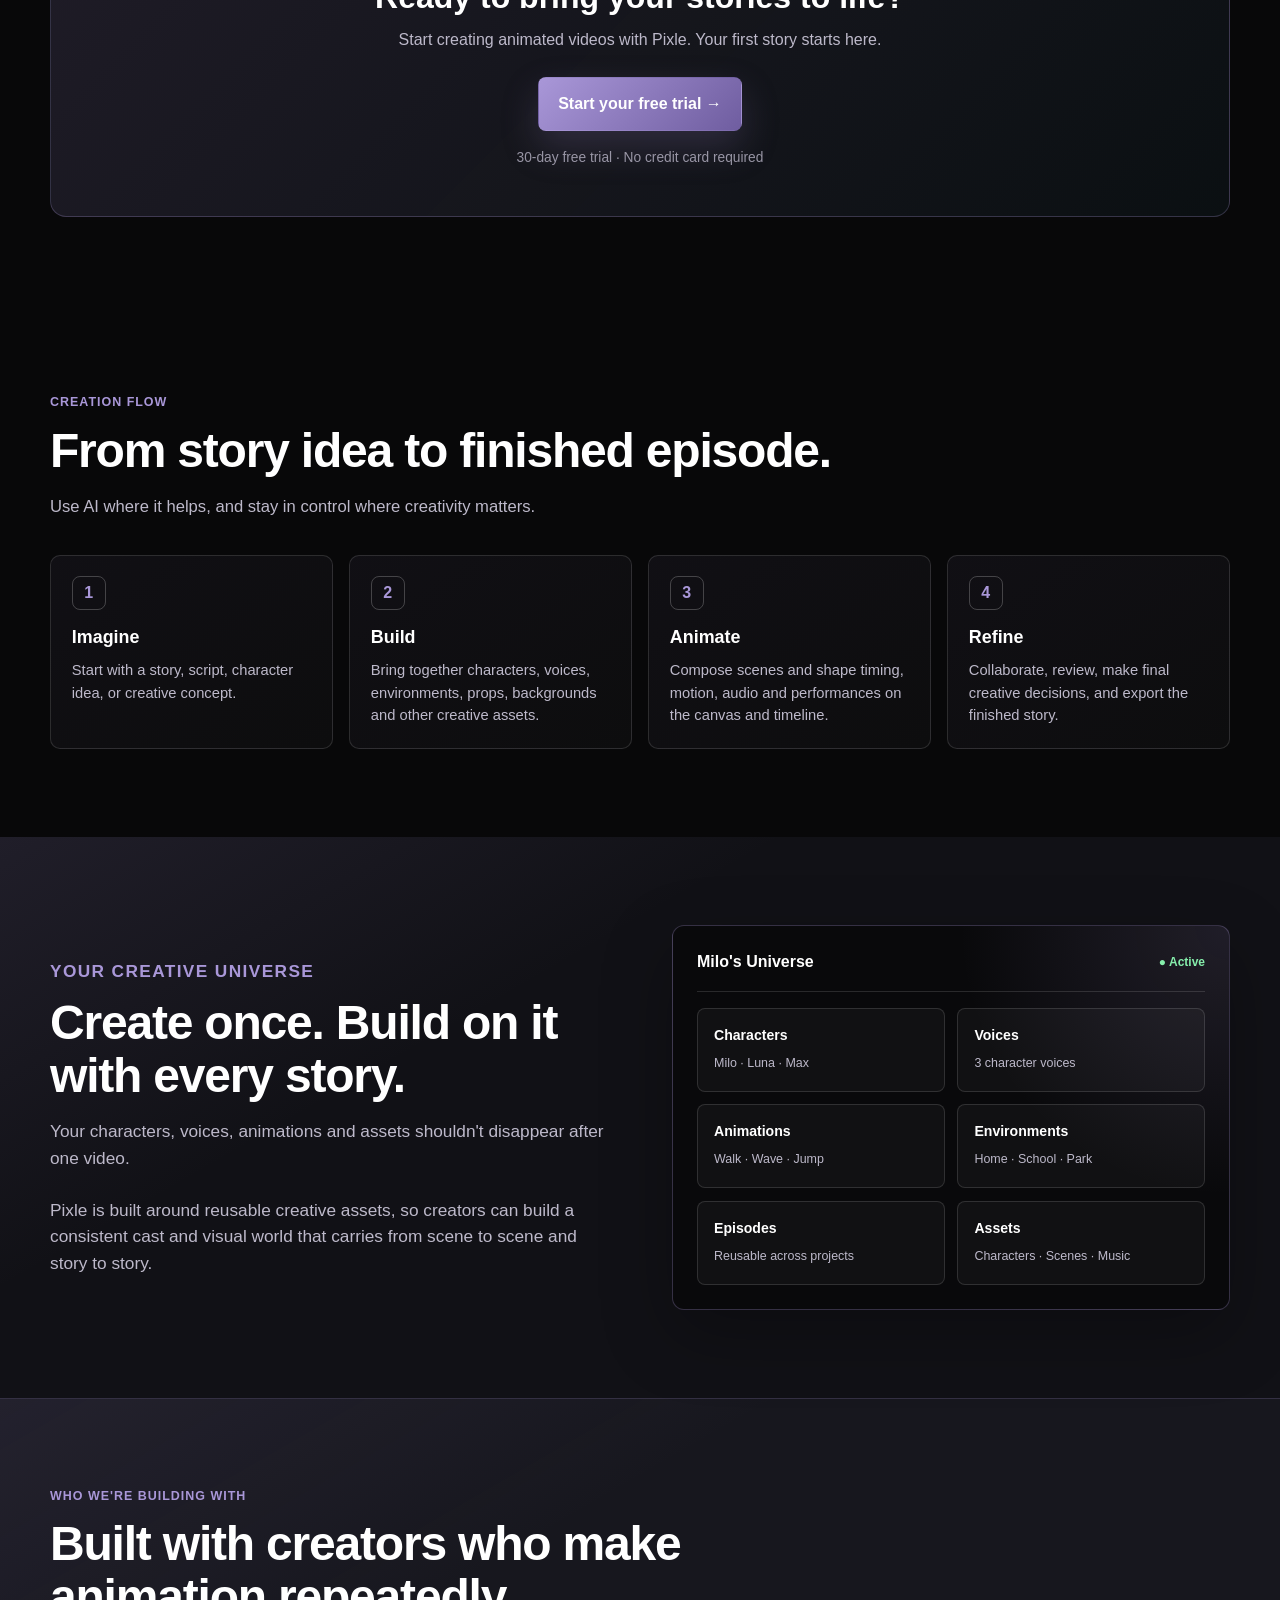
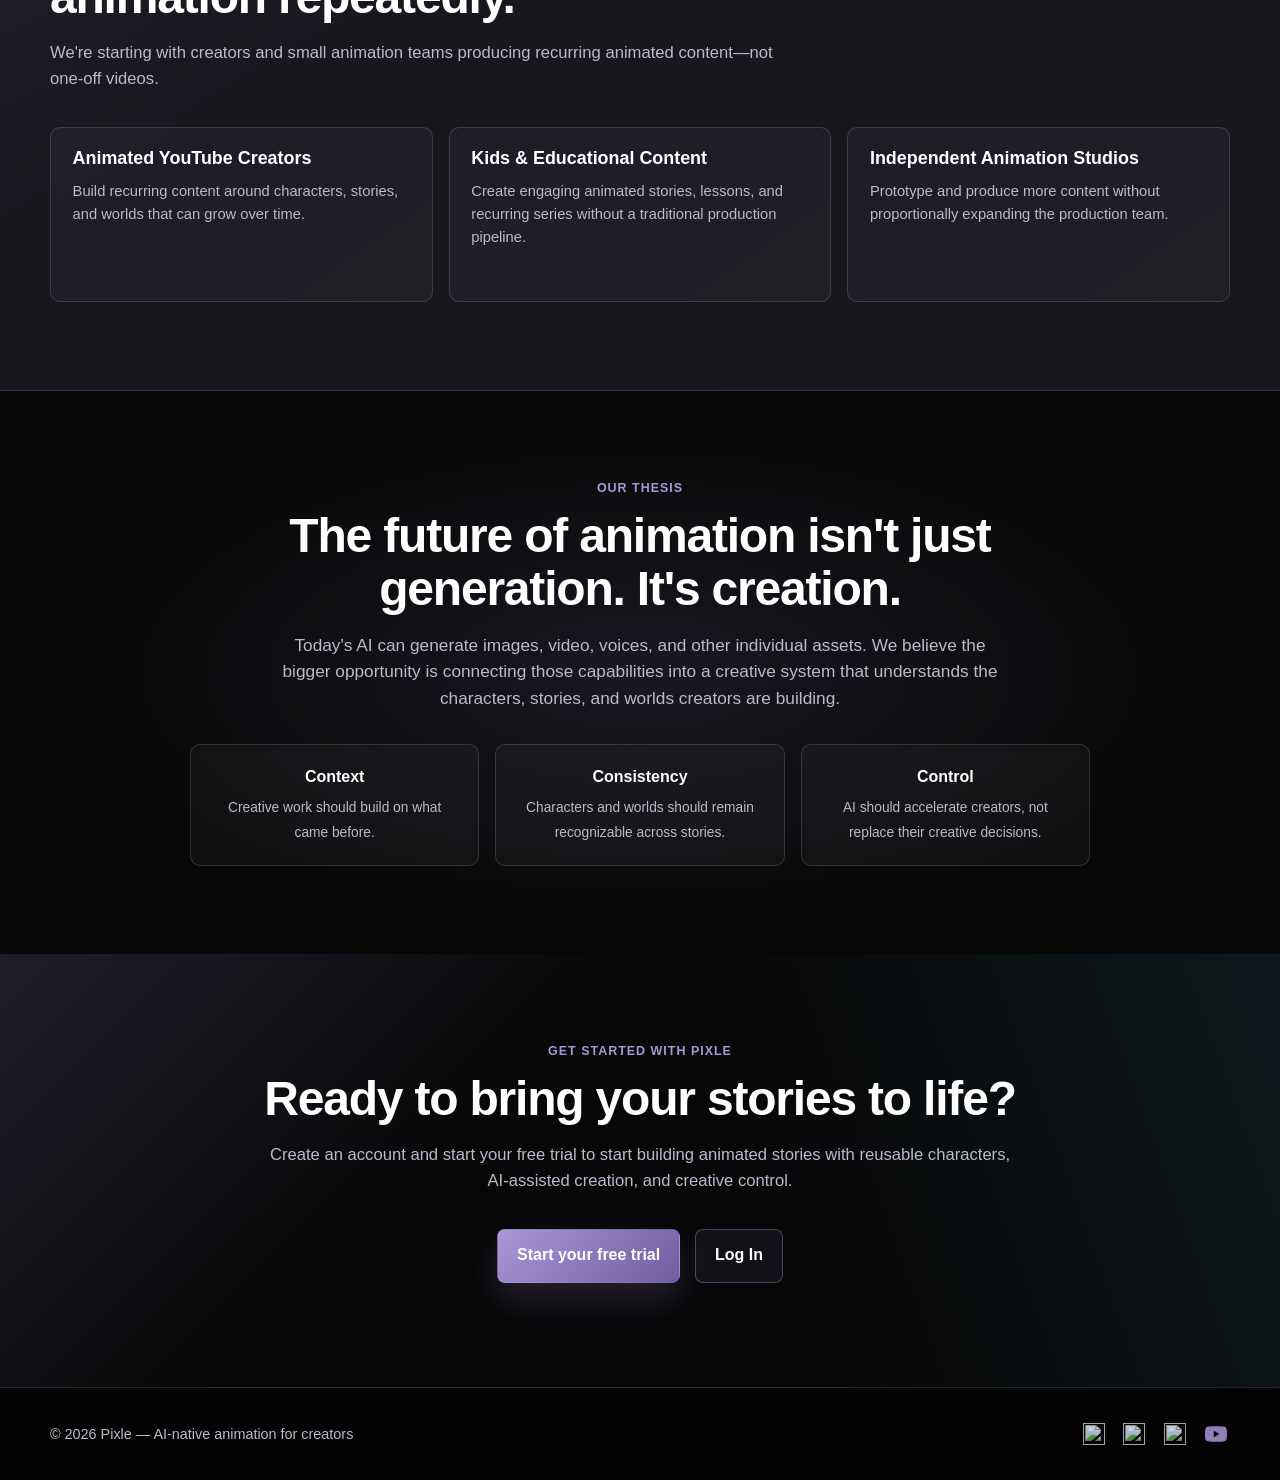
==== commit 69ae60ea: "Youtube publish feature:" ====
--- a/index.html
+++ b/index.html
@@ -686,6 +686,11 @@
             width: 100%;
             height: auto;
             aspect-ratio: 16 / 9;
+            object-fit: contain;
+        }
+
+        .feature-visual img.publish-feature-image {
+            aspect-ratio: 4 / 3;
             object-fit: contain;
         }
 
@@ -1536,8 +1541,9 @@
                 <p class="eyebrow">Explore Pixle</p>
                 <h2>Everything you need to create animated stories.</h2>
                 <p class="section-intro">
-                    From AI-powered animation to reusable characters and environments,
-                    Pixle brings your creative workflow together in one workspace.
+                    From AI-powered animation and reusable creative assets to team collaboration
+                    and direct YouTube publishing, Pixle brings your entire workflow together
+                    in one workspace.
                 </p>
             </div>
 
@@ -1687,6 +1693,37 @@
                 </div>
             </article>
 
+
+
+            <!-- FEATURE 6: YOUTUBE PUBLISHING -->
+            <article class="feature-row reverse">
+                <div class="feature-copy">
+                    <span class="feature-eyebrow">YouTube Publishing</span>
+                    <h3>Create it. Publish it. All in Pixle.</h3>
+                    <p>
+                        Take your video from imagination to your YouTube audience
+                        without leaving Pixle.
+                    </p>
+                    <ul class="feature-benefits">
+                        <li>Publish directly to YouTube — no downloading and re-uploading</li>
+                        <li>Make every video discoverable — add titles, descriptions and tags</li>
+                        <li>You’re in control — choose visibility and audience settings</li>
+                        <li>One seamless workflow — create, edit and publish from one studio</li>
+                    </ul>
+                </div>
+                <div class="feature-visual">
+                    <img
+                        class="publish-feature-image"
+                        src="./assets/images/features/publish.webp"
+                        alt="Pixle video export and YouTube publishing options, including title, description, tags, visibility and audience settings"
+                        width="1448"
+                        height="1086"
+                        loading="lazy"
+                        decoding="async"
+                    >
+                </div>
+            </article>
+
             <div class="feature-cta">
                 <h3>Ready to bring your stories to life?</h3>
                 <p>
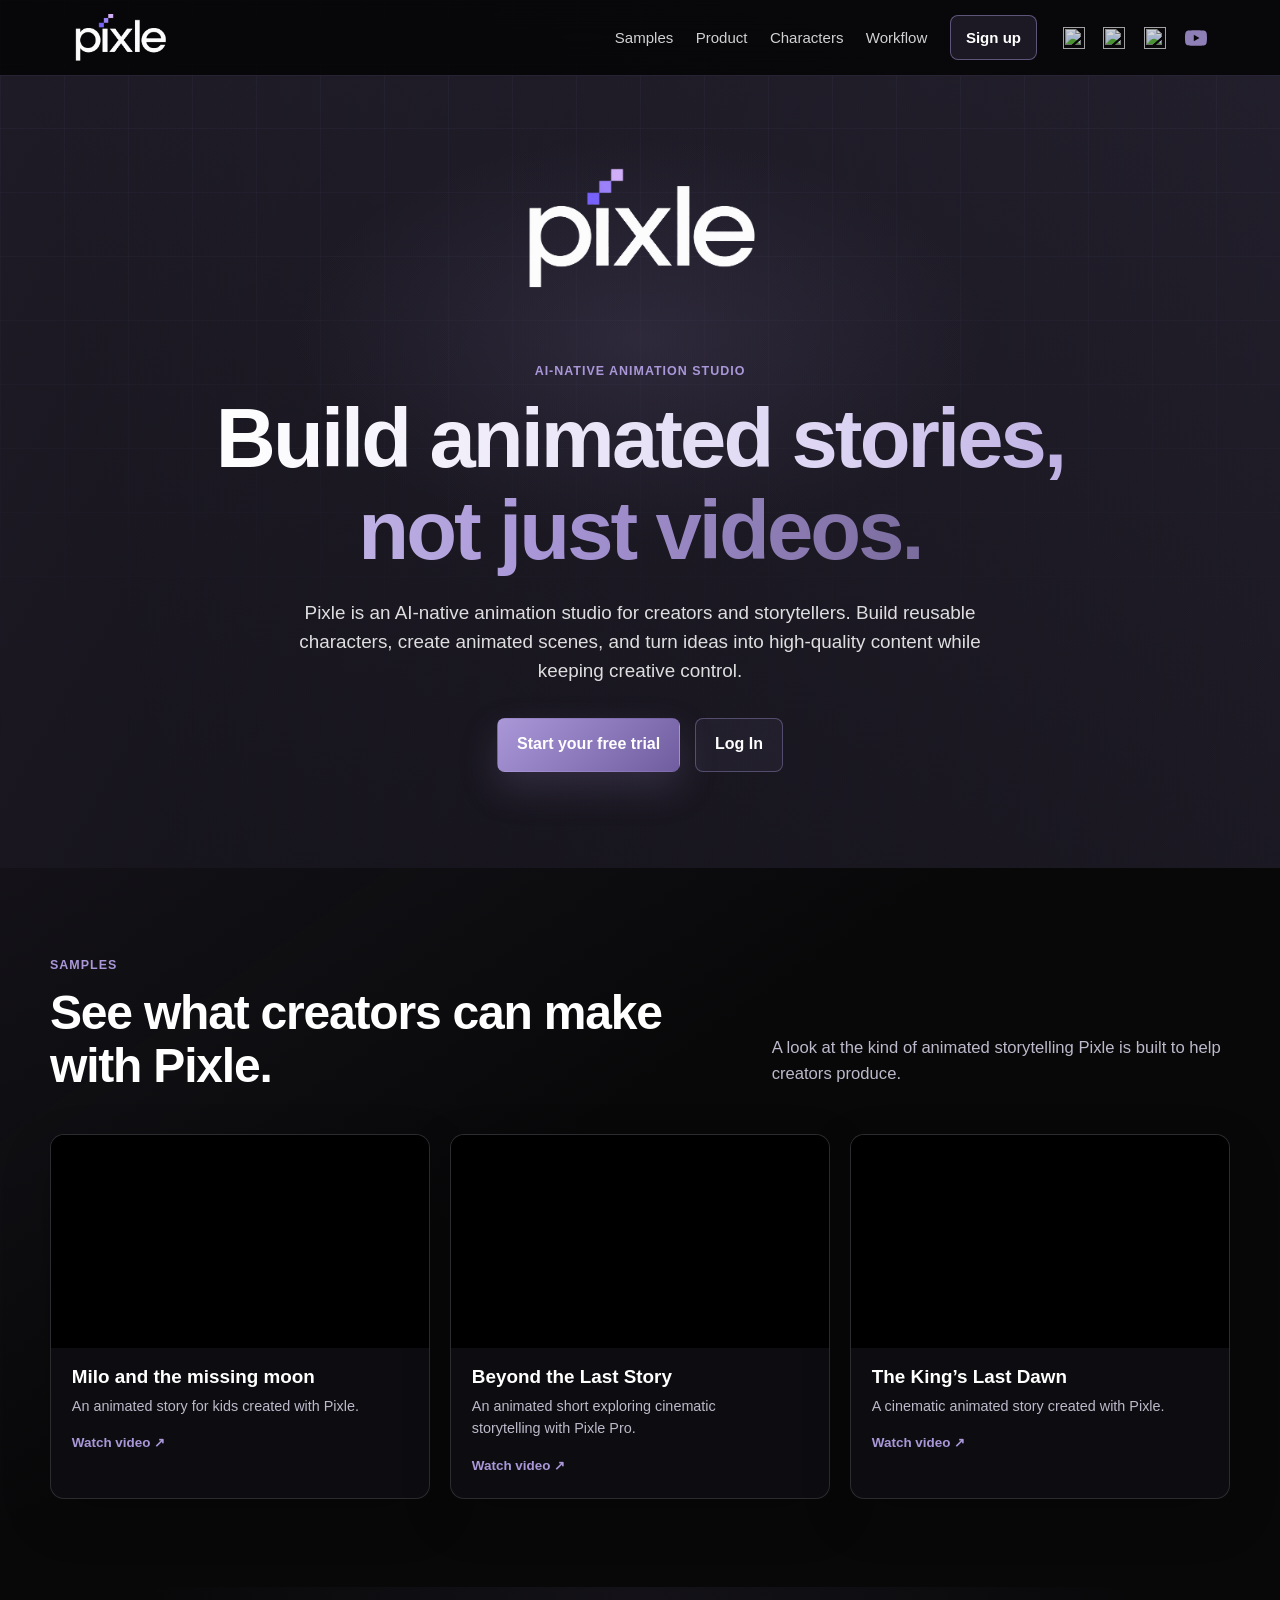
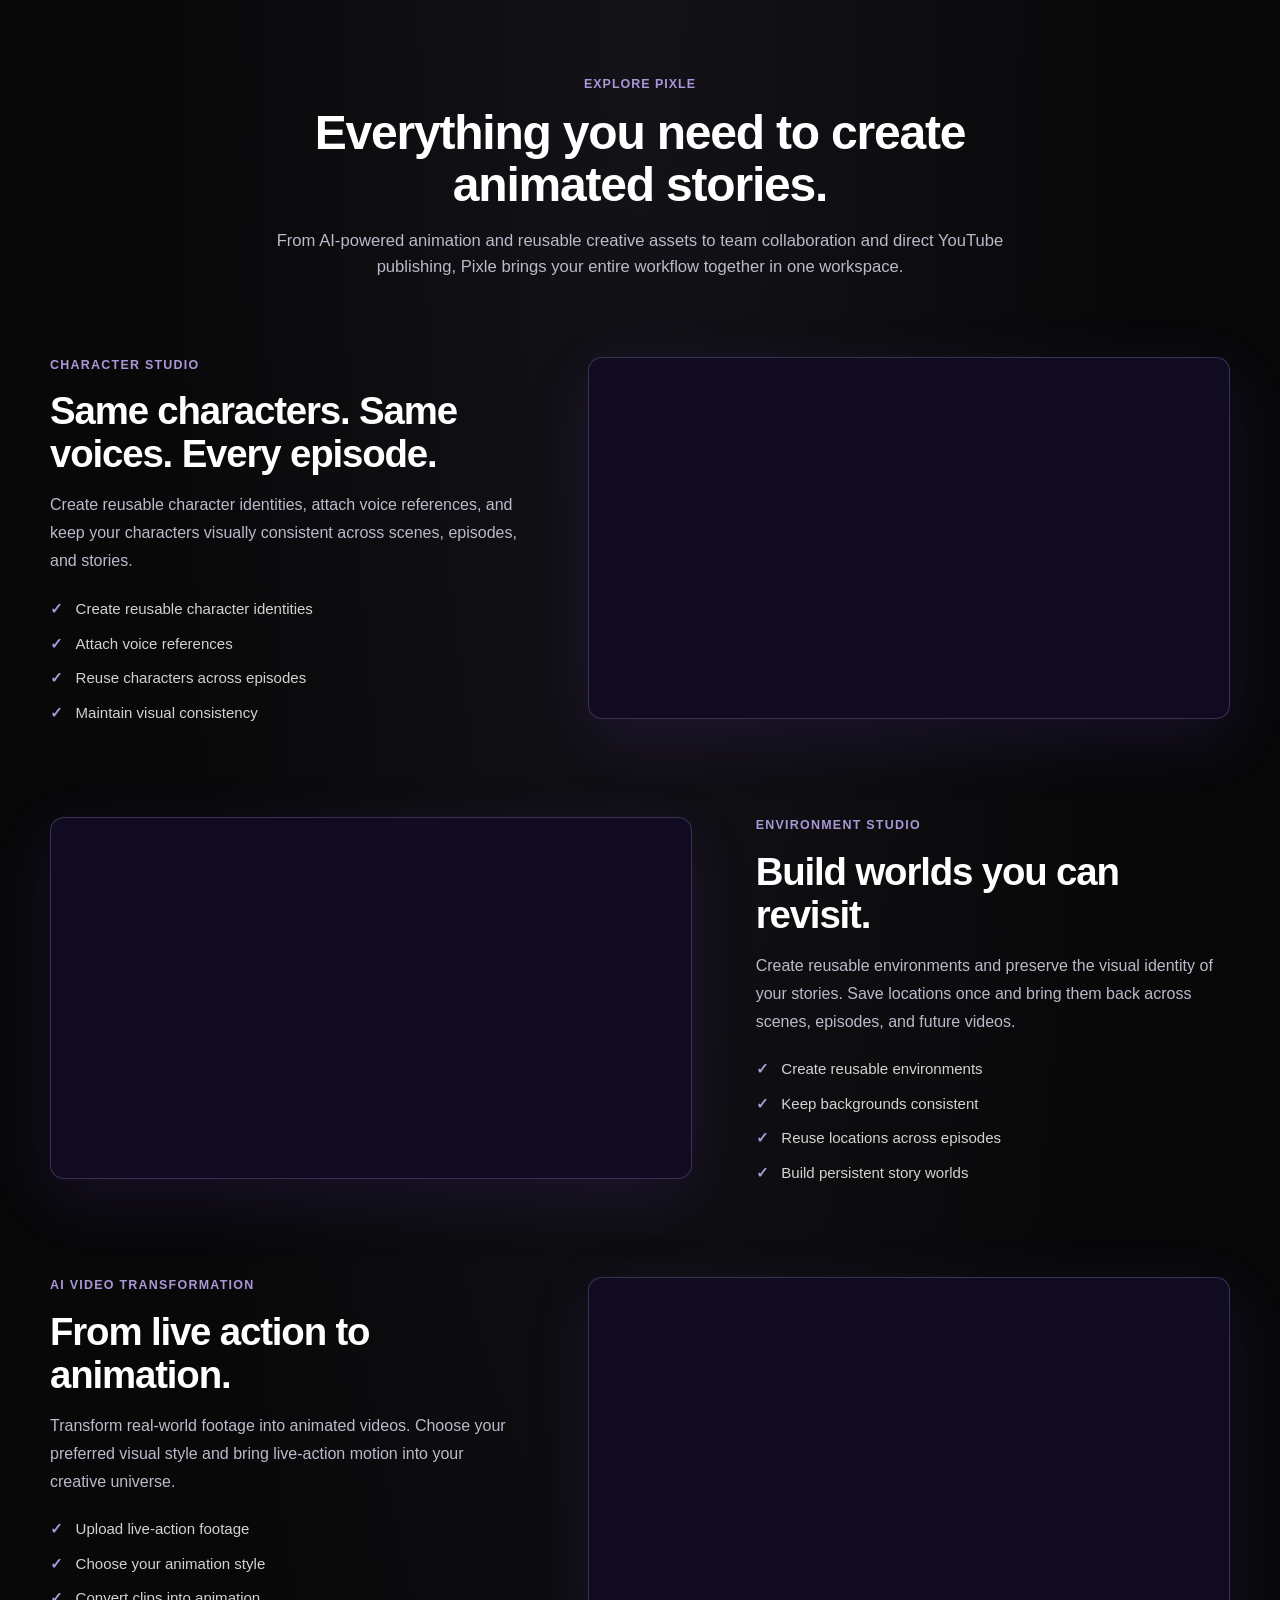
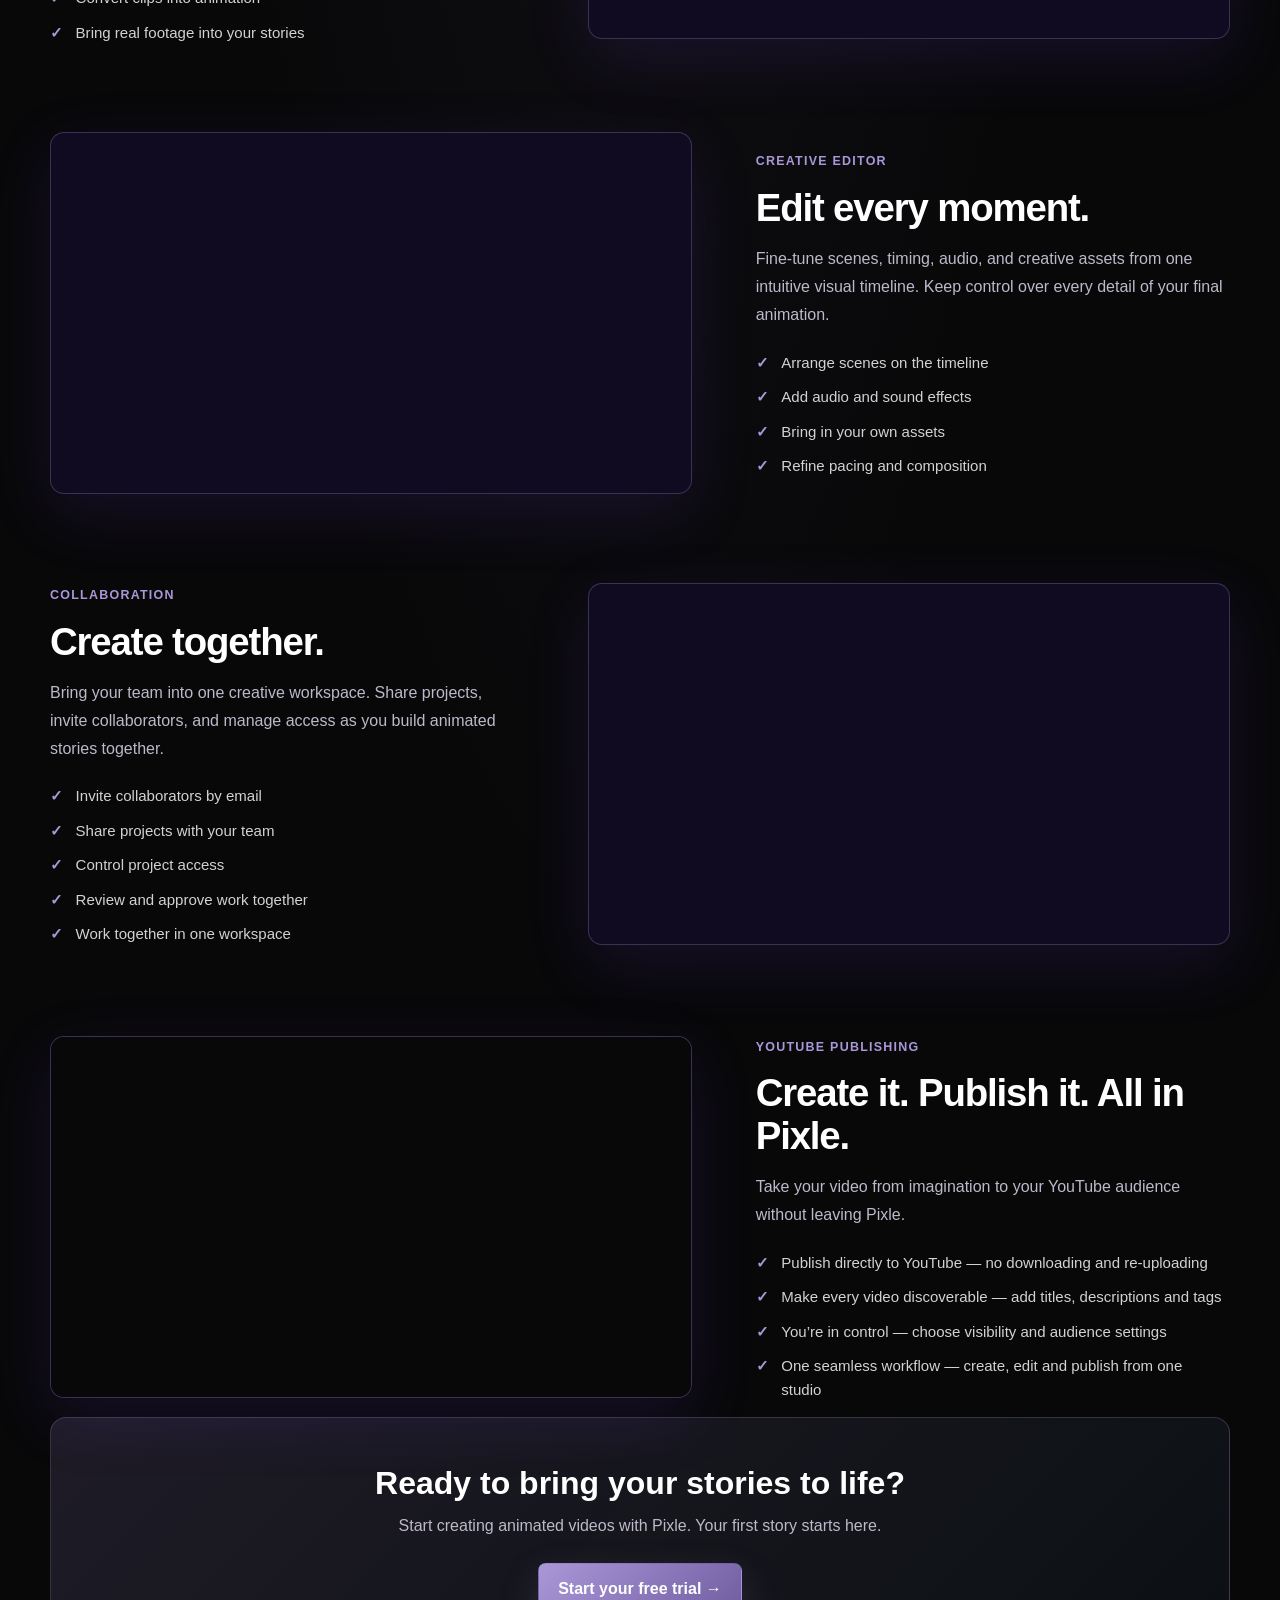
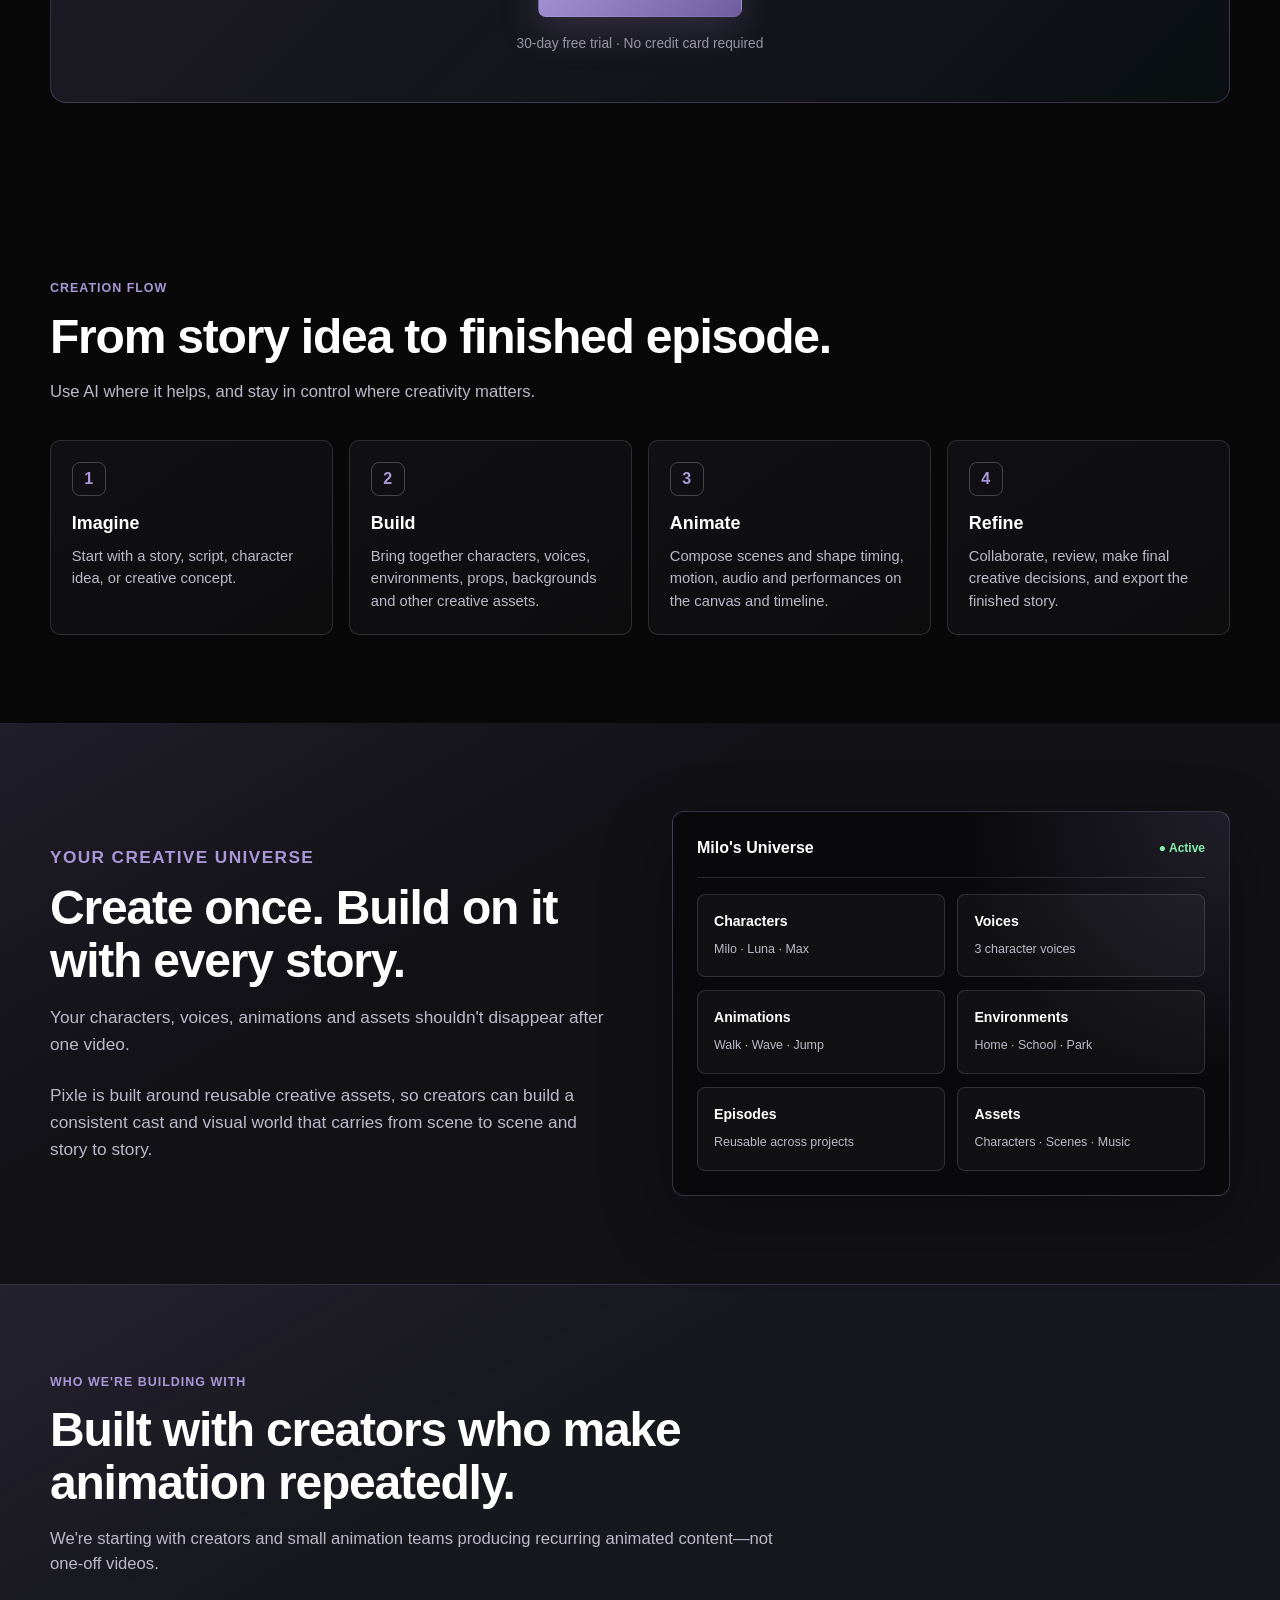
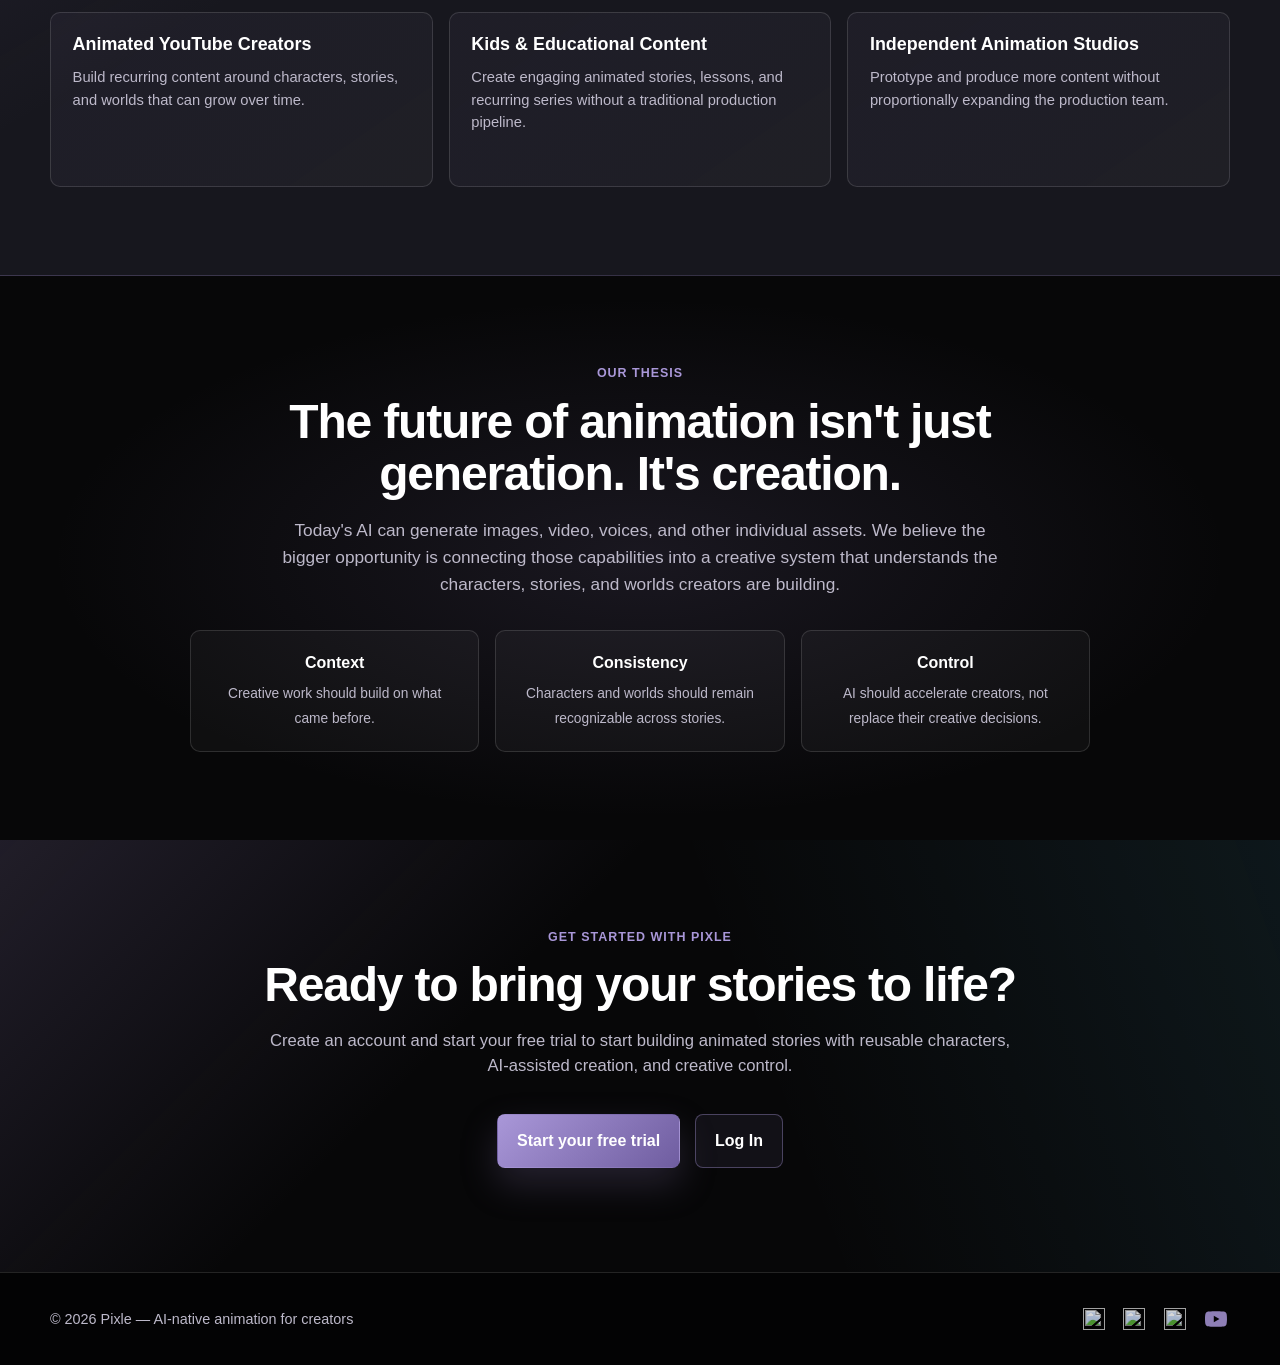
==== commit c478baac: "Changed static product images to videos" ====
--- a/index.html
+++ b/index.html
@@ -681,7 +681,8 @@
             box-shadow: 0 20px 65px rgba(110, 65, 220, 0.14);
         }
 
-        .feature-visual img {
+        .feature-visual img,
+        .feature-visual video {
             display: block;
             width: 100%;
             height: auto;
@@ -692,6 +693,12 @@
         .feature-visual img.publish-feature-image {
             aspect-ratio: 4 / 3;
             object-fit: contain;
+        }
+
+        .feature-visual video.publish-feature-image {
+            aspect-ratio: 16 / 9;
+            object-fit: contain;
+            background: #080809;
         }
 
         .feature-cta {
@@ -1565,14 +1572,16 @@
                     </ul>
                 </div>
                 <div class="feature-visual">
-                    <img
-                        src="./assets/images/features/character-studio.webp"
-                        alt="Pixle Character Studio showing reusable animated characters and voice assets"
-                        width="1600"
-                        height="900"
-                        loading="lazy"
-                        decoding="async"
-                    >
+                    <video
+                      class="character-studio-feature-image"
+                      autoplay
+                      muted
+                      loop
+                      playsinline
+                      preload="metadata"
+                      >
+                      <source src="./assets/images/features/character-studio.mp4" type="video/mp4">
+                    </video>
                 </div>
             </article>
 
@@ -1594,14 +1603,16 @@
                     </ul>
                 </div>
                 <div class="feature-visual">
-                    <img
-                        src="./assets/images/features/environments.webp"
-                        alt="Pixle Environment Studio showing reusable animated story locations"
-                        width="1600"
-                        height="900"
-                        loading="lazy"
-                        decoding="async"
-                    >
+                    <video
+                      class="environement-feature-image"
+                      autoplay
+                      muted
+                      loop
+                      playsinline
+                      preload="metadata"
+                      >
+                      <source src="./assets/images/features/environment.mp4" type="video/mp4">
+                    </video>
                 </div>
             </article>
 
@@ -1623,14 +1634,16 @@
                     </ul>
                 </div>
                 <div class="feature-visual">
-                    <img
-                        src="./assets/images/features/live-action-animation.webp"
-                        alt="Pixle Live Action to Animation converting real footage into an animated video"
-                        width="1600"
-                        height="900"
-                        loading="lazy"
-                        decoding="async"
-                    >
+                    <video
+                      class="live-action-feature-image"
+                      autoplay
+                      muted
+                      loop
+                      playsinline
+                      preload="metadata"
+                      >
+                      <source src="./assets/images/features/live-action.mp4" type="video/mp4">
+                    </video>
                 </div>
             </article>
 
@@ -1652,14 +1665,16 @@
                     </ul>
                 </div>
                 <div class="feature-visual">
-                    <img
-                        src="./assets/images/features/timeline-editor.webp"
-                        alt="Pixle animation editor with scene timeline, audio, and creative assets"
-                        width="1600"
-                        height="900"
-                        loading="lazy"
-                        decoding="async"
-                    >
+                    <video
+                      class="timeline-feature-image"
+                      autoplay
+                      muted
+                      loop
+                      playsinline
+                      preload="metadata"
+                      >
+                      <source src="./assets/images/features/timeline.mp4" type="video/mp4">
+                    </video>
                 </div>
             </article>
 
@@ -1682,14 +1697,16 @@
                     </ul>
                 </div>
                 <div class="feature-visual">
-                    <img
-                        src="./assets/images/features/collaboration.webp"
-                        alt="Pixle collaboration interface for sharing animation projects with a team"
-                        width="1600"
-                        height="900"
-                        loading="lazy"
-                        decoding="async"
-                    >
+                    <video
+                      class="collaboration-feature-image"
+                      autoplay
+                      muted
+                      loop
+                      playsinline
+                      preload="metadata"
+                      >
+                      <source src="./assets/images/features/collaboration.mp4" type="video/mp4">
+                    </video>
                 </div>
             </article>
 
@@ -1712,15 +1729,17 @@
                     </ul>
                 </div>
                 <div class="feature-visual">
-                    <img
-                        class="publish-feature-image"
-                        src="./assets/images/features/publish.webp"
-                        alt="Pixle video export and YouTube publishing options, including title, description, tags, visibility and audience settings"
-                        width="1448"
-                        height="1086"
-                        loading="lazy"
-                        decoding="async"
-                    >
+
+                    <video
+                      class="publish-feature-image"
+                      autoplay
+                      muted
+                      loop
+                      playsinline
+                      preload="metadata"
+                      >
+                      <source src="./assets/images/features/publish.mp4" type="video/mp4">
+                    </video>
                 </div>
             </article>
 
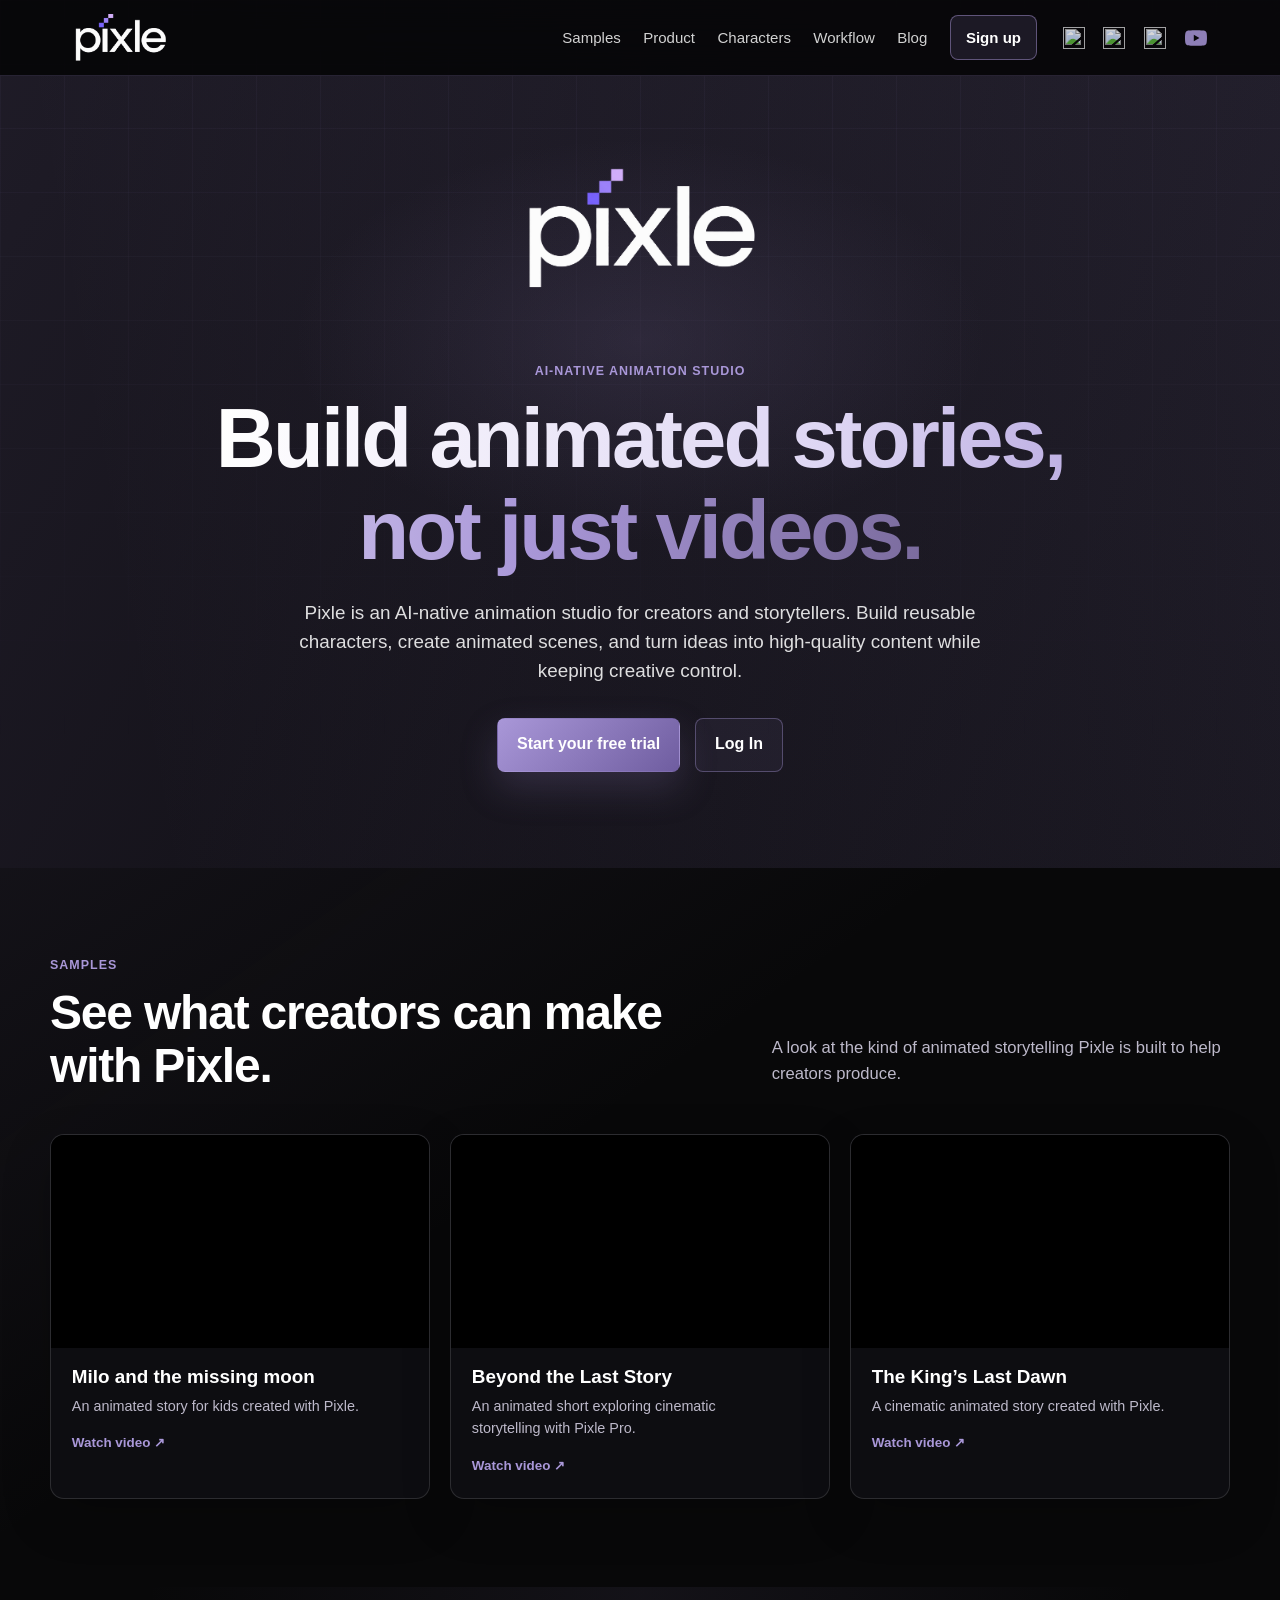
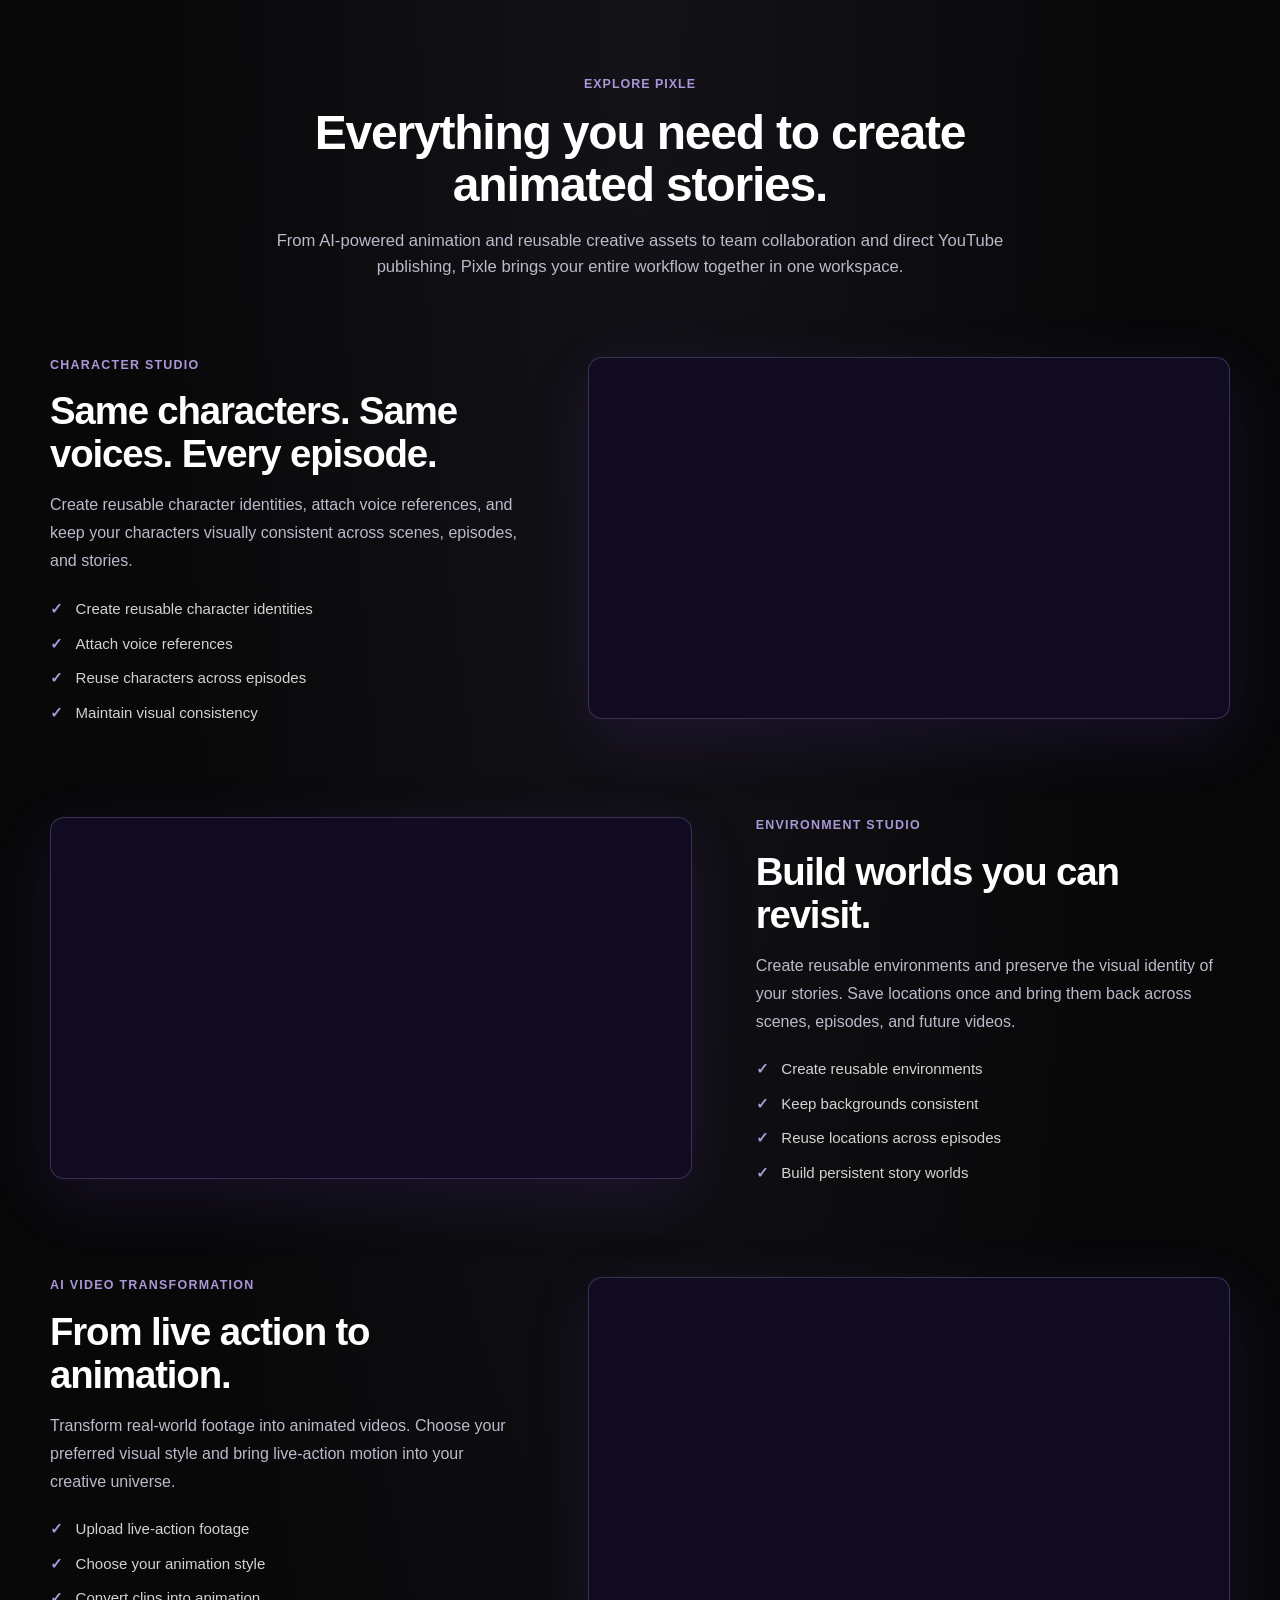
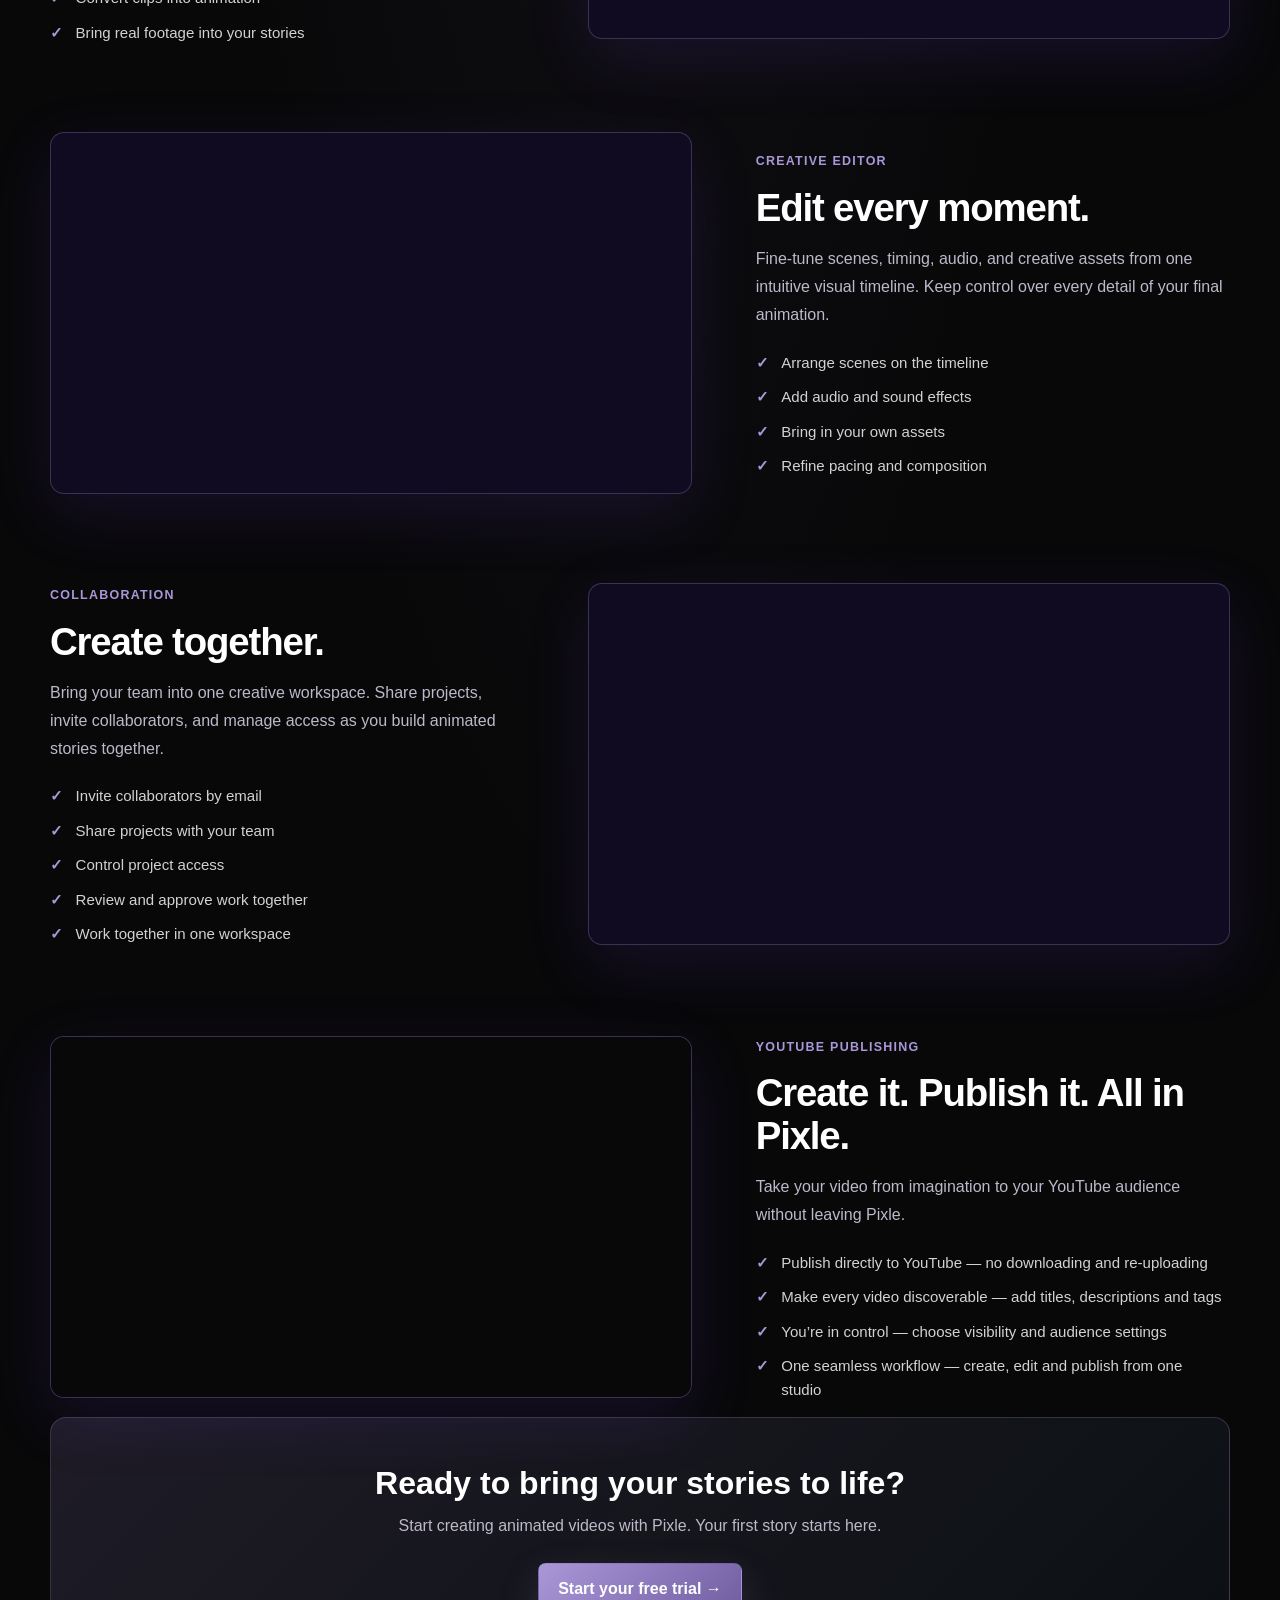
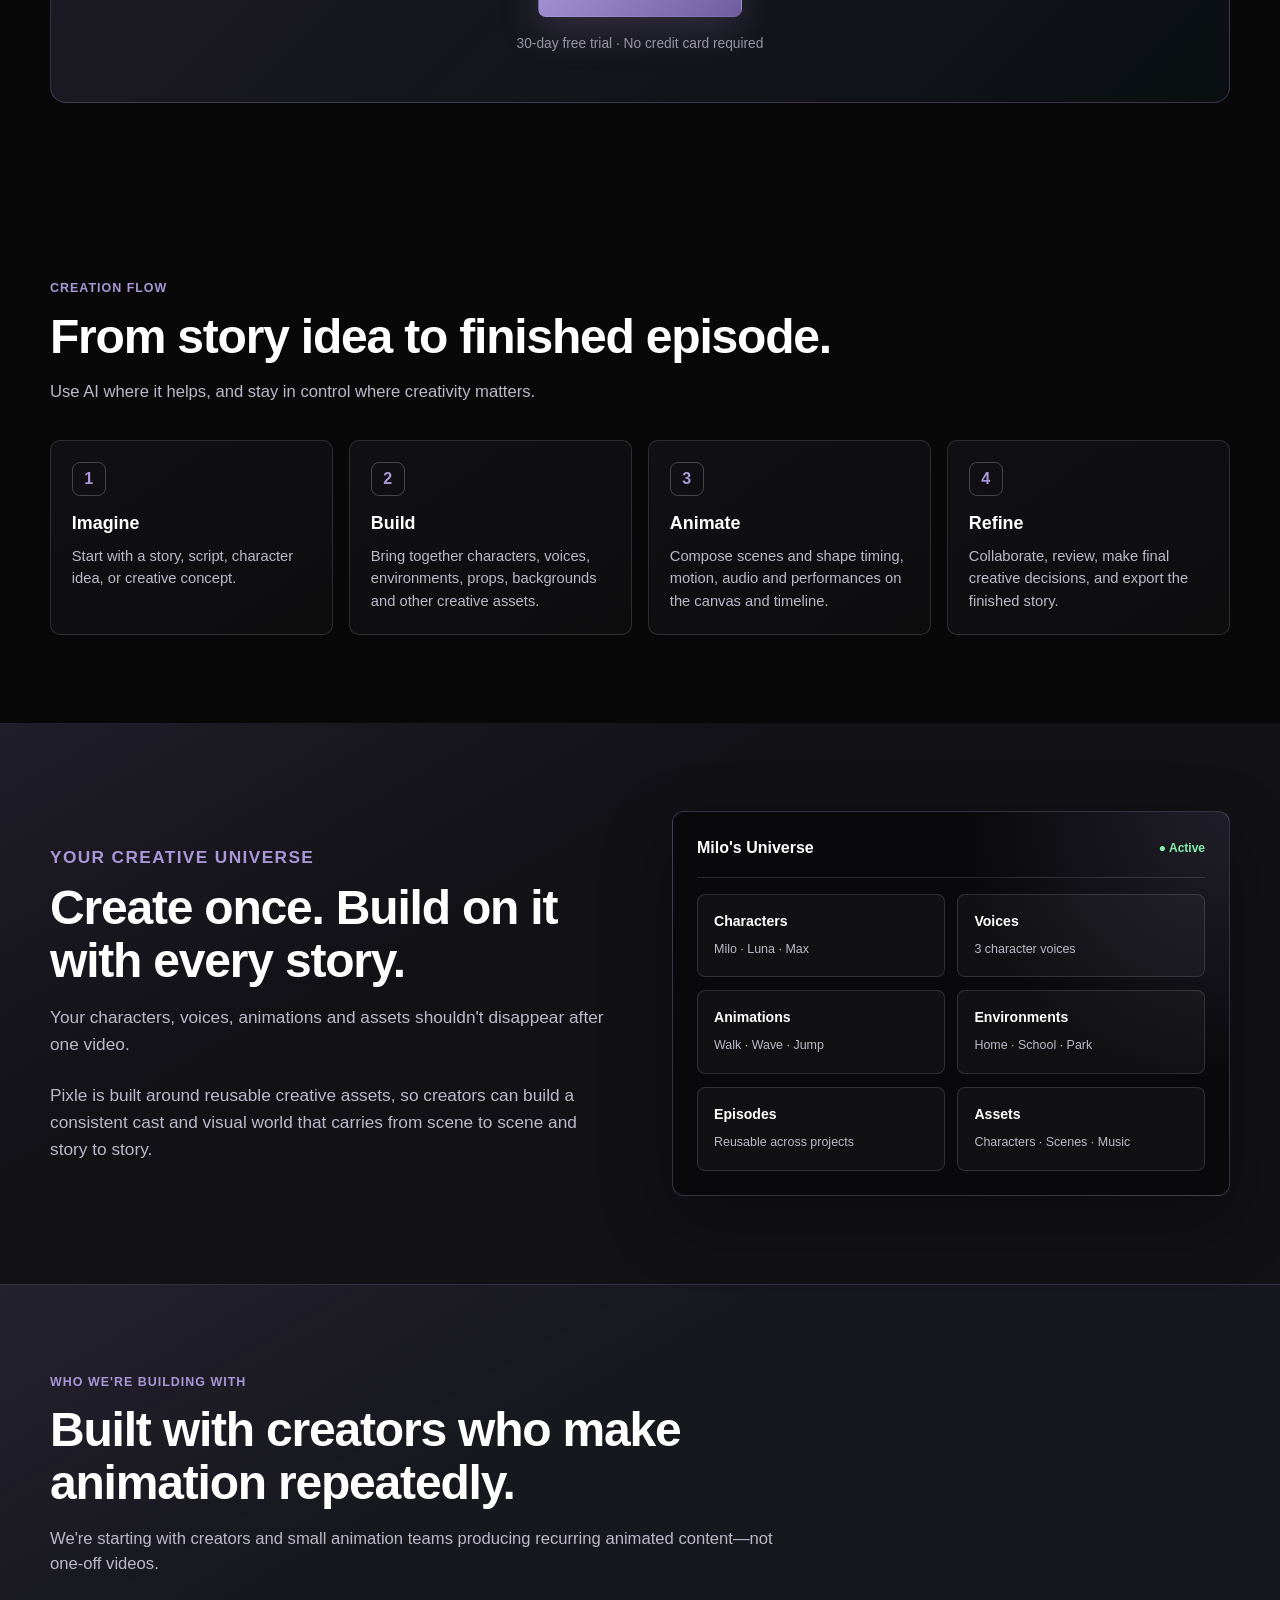
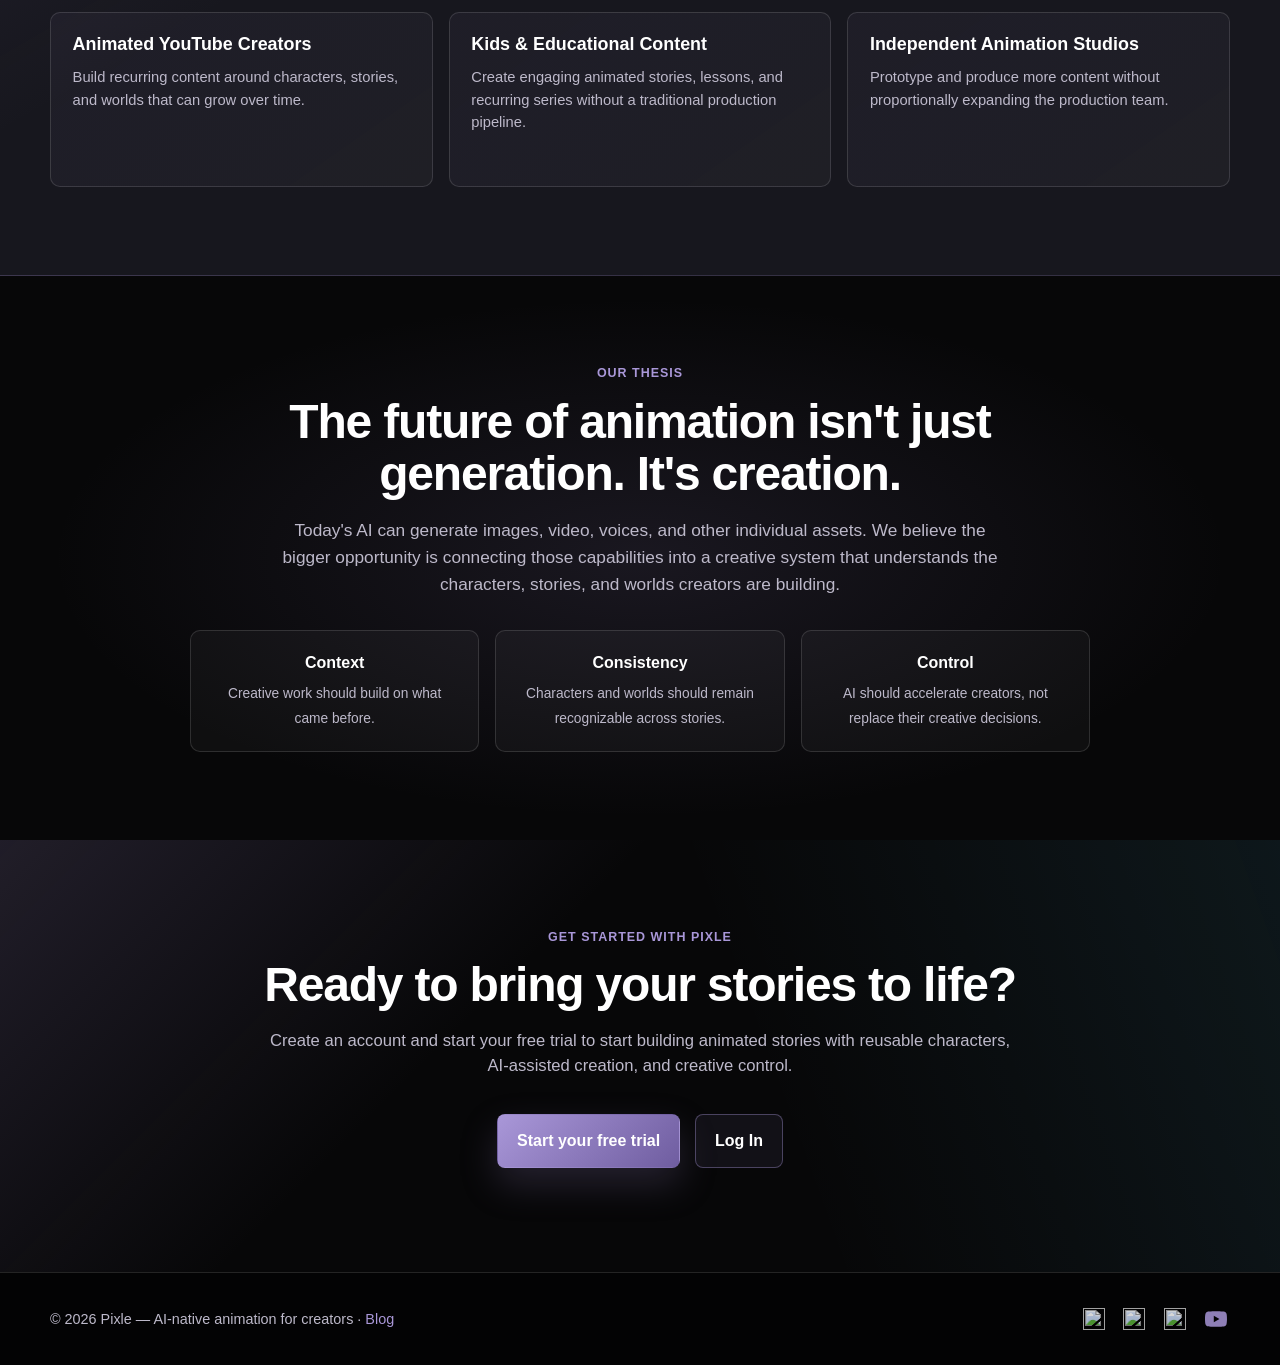
==== commit ac26cf96: "Blog addition to main website" ====
--- a/index.html
+++ b/index.html
@@ -1183,6 +1183,16 @@
             font-size: 0.9rem;
         }
 
+        footer a {
+            color: var(--brand-light);
+            text-decoration: none;
+        }
+
+        footer a:hover,
+        footer a:focus-visible {
+            text-decoration: underline;
+        }
+
         /* RESPONSIVE */
 
         @media (max-width: 980px) {
@@ -1344,7 +1354,8 @@
             <a href="#product">Product</a>
             <a href="#characters">Characters</a>
             <a href="#workflow">Workflow</a>
-            <a href="https://app.pixle.pro/signup" class="nav-cta" onclick="trackSignupClick(event, 'nav')">Sign up</a>
+            <a href="/blog/">Blog</a>
+            <a href="https://app.pixle.pro/signup?utm_source=website&amp;utm_medium=homepage&amp;utm_campaign=signup&amp;utm_content=nav" class="nav-cta" onclick="trackSignupClick(event, 'nav')">Sign up</a>
 
             <div class="social-links" aria-label="Social links">
 
@@ -1358,6 +1369,8 @@
                         src="./assets/images/social/Instagram_Glyph_Gradient.svg"
                         alt=""
                         class="social-icon"
+                        width="22"
+                        height="22"
                     >
                 </a>
 
@@ -1371,6 +1384,8 @@
                         src="./assets/images/social/LI-In-Bug.png"
                         alt=""
                         class="social-icon"
+                        width="22"
+                        height="22"
                     >
                 </a>
 
@@ -1384,6 +1399,8 @@
                         src="./assets/images/social/twitter_logo.svg"
                         alt=""
                         class="social-icon"
+                        width="22"
+                        height="22"
                     >
                 </a>
 
@@ -1442,7 +1459,7 @@
             </p>
 
             <div class="hero-actions">
-                <a href="https://app.pixle.pro/signup" class="button primary" onclick="trackSignupClick(event, 'hero')">
+                <a href="https://app.pixle.pro/signup?utm_source=website&amp;utm_medium=homepage&amp;utm_campaign=signup&amp;utm_content=hero" class="button primary" onclick="trackSignupClick(event, 'hero')">
                     Start your free trial
                 </a>
 
@@ -1749,7 +1766,7 @@
                     Start creating animated videos with Pixle.
                     Your first story starts here.
                 </p>
-                <a href="https://app.pixle.pro/signup" class="button primary" onclick="trackSignupClick(event, 'feature_section')">
+                <a href="https://app.pixle.pro/signup?utm_source=website&amp;utm_medium=homepage&amp;utm_campaign=signup&amp;utm_content=feature_section" class="button primary" onclick="trackSignupClick(event, 'feature_section')">
                     Start your free trial →
                 </a>
                 <p class="hero-note">30-day free trial · No credit card required</p>
@@ -2051,7 +2068,7 @@
             </p>
 
             <div class="hero-actions" style="margin-top: 1.75rem;">
-                <a href="https://app.pixle.pro/signup" class="button primary" onclick="trackSignupClick(event, 'footer')">
+                <a href="https://app.pixle.pro/signup?utm_source=website&amp;utm_medium=homepage&amp;utm_campaign=signup&amp;utm_content=footer" class="button primary" onclick="trackSignupClick(event, 'footer')">
                     Start your free trial
                 </a>
 
@@ -2072,7 +2089,7 @@
     <div class="footer-content">
 
         <p>
-            © 2026 Pixle — AI-native animation for creators
+            © 2026 Pixle — AI-native animation for creators · <a href="/blog/">Blog</a>
         </p>
 
         <div class="social-links" aria-label="Social links">
@@ -2087,6 +2104,8 @@
                     src="./assets/images/social/Instagram_Glyph_Gradient.svg"
                     alt=""
                     class="social-icon"
+                    width="22"
+                    height="22"
                 >
             </a>
 
@@ -2100,6 +2119,8 @@
                     src="./assets/images/social/LI-In-Bug.png"
                     alt=""
                     class="social-icon"
+                    width="22"
+                    height="22"
                 >
             </a>
 
@@ -2113,6 +2134,8 @@
                     src="./assets/images/social/twitter_logo.svg"
                     alt=""
                     class="social-icon"
+                    width="22"
+                    height="22"
                 >
             </a>
 
